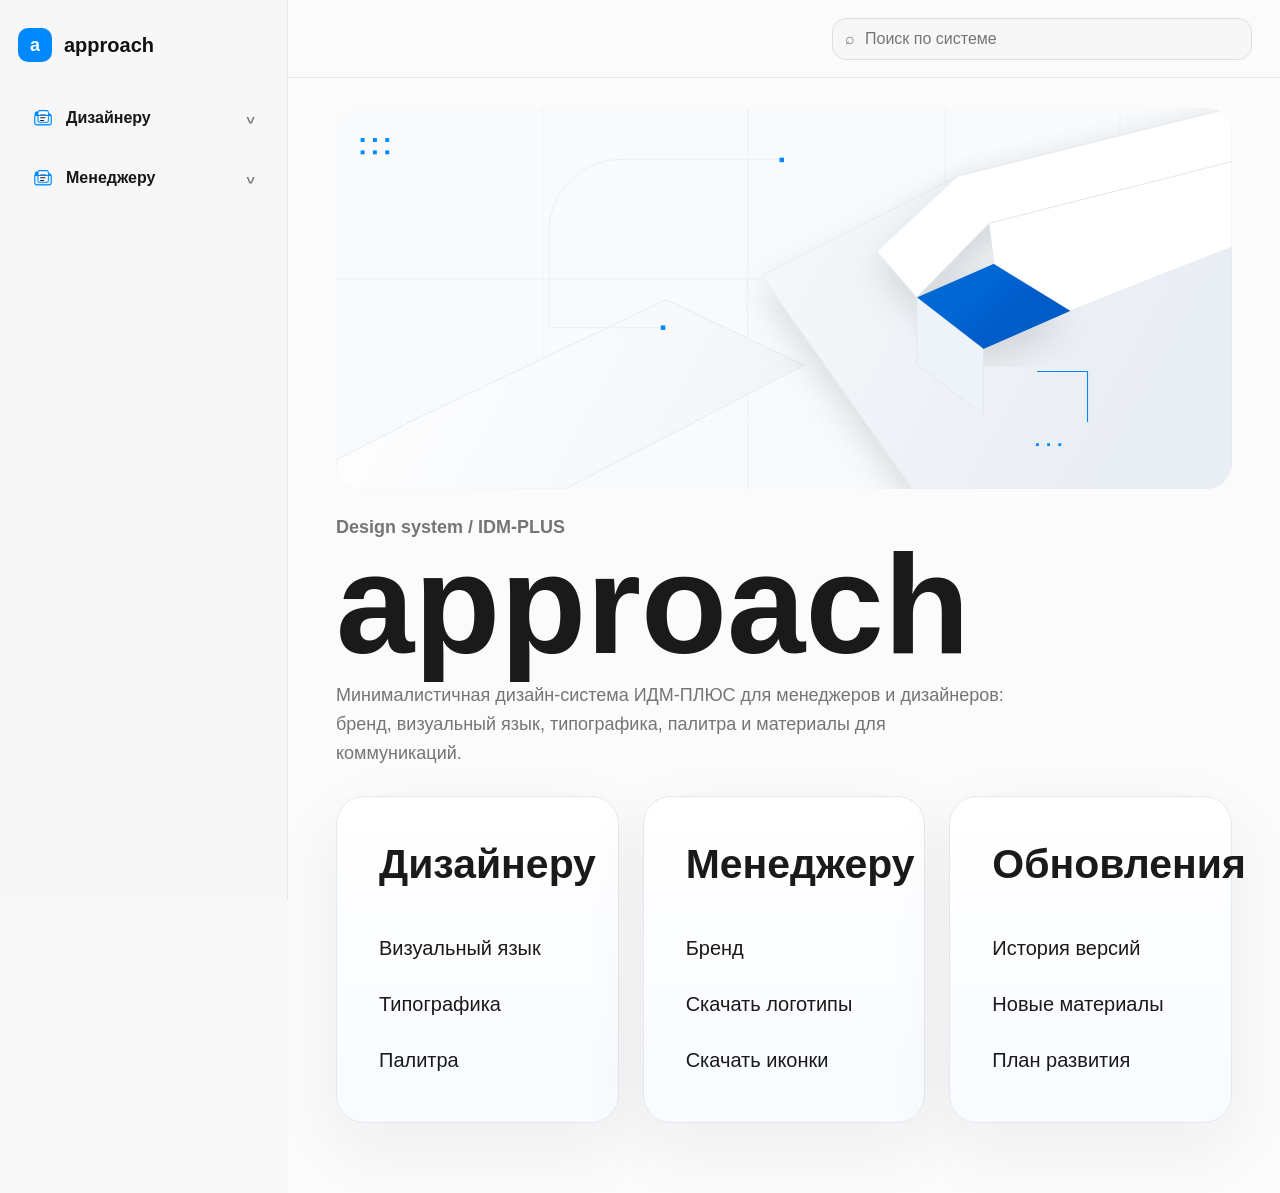
==== index.html @ d25d41e9 "Initial commit" ====
<!doctype html>
<html lang="ru">
  <head>
    <meta charset="utf-8" />
    <meta name="viewport" content="width=device-width, initial-scale=1" />
    <meta name="description" content="approach - дизайн-система ИДМ-ПЛЮС." />
    <title>approach - дизайн-система ИДМ-ПЛЮС</title>
    <link rel="stylesheet" href="styles.css" />
  </head>
  <body class="home-page approach-app-page">
    <div class="app-shell">
      <header class="topbar">
        <a class="brand" href="index.html" aria-label="approach">
          <span class="brand-mark" aria-hidden="true">a</span>
          <span><strong>approach</strong><small>ИДМ-ПЛЮС</small></span>
        </a>
        <div class="topbar-actions">
          <label class="search" for="globalSearch"><span aria-hidden="true">⌕</span><input id="globalSearch" type="search" placeholder="Поиск по системе" autocomplete="off" /></label>
        </div>
      </header>

      <aside class="sidebar" aria-label="Навигация"><a class="sidebar-logo" href="index.html" aria-label="На главную"><span class="sidebar-logo-mark" aria-hidden="true">a</span><span>approach</span></a>
        <nav class="side-nav">
  <details class="nav-section">
    <summary class="nav-section-trigger">Дизайнеру</summary>
    <div class="nav-section-list">
      <a href="visual-language.html">Визуальный язык</a>
      <a href="typography.html">Типографика</a>
      <a href="colors.html">Палитра</a>
    </div>
  </details>
  <details class="nav-section">
    <summary class="nav-section-trigger">Менеджеру</summary>
    <div class="nav-section-list">
      <a href="brand.html">Бренд</a>
      <a href="logos.html">Скачать логотипы</a>
      <a href="download-icons.html">Скачать иконки</a>
    </div>
  </details>
</nav>
      </aside>

      <main class="content dashboard-content">
        <section class="dashboard-hero image-hero">
          <img src="assets/approach-hero.svg" alt="" />
          <div class="hero-copy">
            <p class="eyebrow">Design system / IDM-PLUS</p>
            <h1>approach</h1>
            <p>Минималистичная дизайн-система ИДМ-ПЛЮС для менеджеров и дизайнеров: бренд, визуальный язык, типографика, палитра и материалы для коммуникаций.</p>
          </div>
        </section>

        <section class="doc-section scene-section" data-title="Разделы">
          <div class="role-card-grid">
            <article class="menu-card"><h3>Дизайнеру</h3><a href="visual-language.html">Визуальный язык</a><a href="typography.html">Типографика</a><a href="colors.html">Палитра</a></article>
            <article class="menu-card"><h3>Менеджеру</h3><a href="brand.html">Бренд</a><a href="logos.html">Скачать логотипы</a><a href="download-icons.html">Скачать иконки</a></article>
            <article class="menu-card"><h3>Обновления</h3><a href="changelog.html">История версий</a><a href="changelog.html">Новые материалы</a><a href="changelog.html">План развития</a></article>
          </div>
        </section>
      </main>
    </div>

    <script src="app.js"></script>
  </body>
</html>
---- styles.css ----
:root {
  --blue: #0088ff;
  --blue-active: #0b6bcb;
  --carbon: #1a1a1a;
  --muted: #6b7280;
  --soft: #f4f8fc;
  --line: #e4eaf1;
  --white: #ffffff;
  --green: #14a46c;
  --warning: #ffb020;
  --radius: 8px;
  --topbar: 72px;
  --sidebar: 248px;
  --toc: 208px;
  --shadow: 0 18px 45px rgba(26, 26, 26, 0.08);
  color-scheme: light;
  font-family: Inter, "Segoe UI", Roboto, Arial, sans-serif;
}

* {
  box-sizing: border-box;
}

html {
  scroll-behavior: smooth;
}

body {
  margin: 0;
  background: linear-gradient(180deg, #ffffff 0%, #f8fbff 48%, #ffffff 100%);
  color: var(--carbon);
}

button,
input,
select {
  font: inherit;
}

a {
  color: inherit;
  text-decoration: none;
}

.app-shell {
  min-height: 100vh;
  display: grid;
  grid-template-columns: var(--sidebar) minmax(0, 1fr) var(--toc);
  grid-template-rows: var(--topbar) 1fr;
}

.topbar {
  position: sticky;
  top: 0;
  z-index: 30;
  grid-column: 1 / -1;
  height: var(--topbar);
  display: flex;
  align-items: center;
  justify-content: space-between;
  gap: 24px;
  padding: 0 28px;
  border-bottom: 1px solid var(--line);
  background: rgba(255, 255, 255, 0.96);
  backdrop-filter: blur(12px);
}

.brand,
.logo-preview {
  display: inline-flex;
  align-items: center;
  gap: 12px;
}

.brand strong,
.logo-preview strong {
  display: block;
  font-size: 17px;
  letter-spacing: 0;
}

.brand small,
.logo-preview small {
  display: block;
  margin-top: 2px;
  color: var(--muted);
  font-size: 12px;
}

.brand-mark {
  width: 36px;
  height: 36px;
  display: grid;
  place-items: center;
  border: 1px solid rgba(0, 136, 255, 0.35);
  border-radius: 8px;
  background: var(--blue);
  color: white;
  font-weight: 800;
  line-height: 1;
}

.brand-mark.big {
  width: 72px;
  height: 72px;
  font-size: 38px;
  border-radius: 12px;
}

.topbar-actions {
  display: flex;
  align-items: center;
  gap: 12px;
}

.search {
  width: min(360px, 42vw);
  height: 42px;
  display: flex;
  align-items: center;
  gap: 8px;
  padding: 0 12px;
  border: 1px solid var(--line);
  border-radius: var(--radius);
  background: var(--white);
  color: var(--muted);
}

.search input {
  width: 100%;
  border: 0;
  outline: 0;
  background: transparent;
  color: var(--carbon);
}

.icon-button {
  width: 42px;
  height: 42px;
  display: none;
  place-items: center;
  gap: 4px;
  border: 1px solid var(--line);
  border-radius: var(--radius);
  background: var(--white);
  color: var(--carbon);
}

.icon-button span {
  width: 18px;
  height: 2px;
  background: currentColor;
}

.sidebar,
.toc {
  position: sticky;
  top: var(--topbar);
  height: calc(100vh - var(--topbar));
  padding: 24px 20px;
  overflow: auto;
}

.sidebar {
  grid-column: 1;
  border-right: 1px solid var(--line);
  background: rgba(255, 255, 255, 0.9);
}

.side-nav {
  display: grid;
  gap: 8px;
  padding: 0;
  border: 0;
  border-radius: 0;
  background: transparent;
  box-shadow: none;
}

.side-nav::before {
  display: none;
}

.nav-section {
  border: 0;
  border-radius: 0;
  background: transparent;
  overflow: visible;
}

.nav-section-trigger {
  min-height: 52px;
  display: flex;
  align-items: center;
  justify-content: space-between;
  gap: 12px;
  padding: 0 14px 0 58px;
  border-radius: 16px;
  color: #171717;
  cursor: pointer;
  font-size: 18px;
  font-weight: 850;
  list-style: none;
  position: relative;
}

.nav-section-trigger::-webkit-details-marker {
  display: none;
}

.nav-section-trigger::after {
  content: "⌄";
  color: #777;
  font-size: 14px;
  transition: transform 160ms ease;
}

.nav-section-trigger::before {
  content: "";
  position: absolute;
  left: 18px;
  width: 22px;
  height: 22px;
  border: 2px solid #8e8e8e;
  border-radius: 7px;
  background:
    linear-gradient(90deg, transparent 9px, #8e8e8e 9px, #8e8e8e 11px, transparent 11px),
    linear-gradient(transparent 9px, #8e8e8e 9px, #8e8e8e 11px, transparent 11px);
}

.nav-section[open] .nav-section-trigger::after {
  transform: rotate(180deg);
}

.nav-section[open] .nav-section-trigger {
  background: #eeeeee;
}

.nav-section-list {
  position: relative;
  display: grid;
  gap: 0;
  margin: 8px 0 8px 30px;
  padding: 0 0 0 28px;
}

.nav-section-list::before {
  content: "";
  position: absolute;
  left: 8px;
  top: -8px;
  bottom: 16px;
  width: 2px;
  border-radius: 999px;
  background: #e7e7e7;
}

.nav-group {
  display: grid;
  gap: 4px;
  padding: 0;
  border: 0;
  background: transparent;
}

.nav-group-title {
  display: none;
}
}

.side-nav a,
.toc a {
  min-height: 42px;
  display: flex;
  align-items: center;
  border-radius: 12px;
  color: var(--muted);
}

.side-nav a {
  position: relative;
  min-height: 42px;
  padding: 0 12px 0 18px;
  border: 1px solid transparent;
  color: #777777;
  font-size: 17px;
  font-weight: 760;
  line-height: 1.2;
  transition: background 180ms ease, border-color 180ms ease, box-shadow 180ms ease, color 180ms ease, transform 180ms ease;
}

.side-nav a::before {
  display: none;
}

.side-nav a.active,
.side-nav a:hover,
.toc a:hover {
  background: transparent;
  color: #111111;
}

.side-nav a.active {
  color: #111111;
  font-weight: 850;
  border-color: transparent;
  background: #f5f5f5;
  box-shadow: none;
}

.side-nav a:hover {
  transform: translateX(2px);
  border-color: transparent;
}

.nav-standalone {
  min-height: 52px !important;
  margin-top: 2px;
  padding-left: 58px !important;
  border-radius: 16px !important;
  background: transparent;
  border-color: transparent !important;
  color: #171717 !important;
  font-size: 18px !important;
  font-weight: 850 !important;
}

.nav-standalone::before {
  display: block;
  left: 18px;
  top: 50%;
  width: 22px;
  height: 22px;
  border: 2px solid #8e8e8e;
  border-radius: 7px;
  background:
    linear-gradient(90deg, transparent 9px, #8e8e8e 9px, #8e8e8e 11px, transparent 11px),
    linear-gradient(transparent 9px, #8e8e8e 9px, #8e8e8e 11px, transparent 11px);
  transform: translateY(-50%);
}

.nav-standalone.active,
.nav-standalone:hover {
  background: #eeeeee;
}

.nav-standalone.active::before,
.nav-standalone:hover::before {
  border-color: var(--blue);
  background:
    linear-gradient(90deg, transparent 9px, var(--blue) 9px, var(--blue) 11px, transparent 11px),
    linear-gradient(transparent 9px, var(--blue) 9px, var(--blue) 11px, transparent 11px);
}

.content {
  grid-column: 2;
  min-width: 0;
  padding: 0 40px 80px;
}

.toc {
  grid-column: 3;
  border-left: 1px solid var(--line);
}

.toc strong {
  display: block;
  margin-bottom: 10px;
  font-size: 13px;
}

.toc a {
  padding: 0 10px;
  font-size: 14px;
}

.doc-section {
  max-width: 1120px;
  margin: 0 auto;
  padding: 72px 0;
  border-bottom: 1px solid var(--line);
  scroll-margin-top: calc(var(--topbar) + 16px);
}

.hero-section {
  padding-top: 56px;
}

.section-kicker {
  margin-bottom: 18px;
  color: var(--blue-active);
  font-size: 13px;
  font-weight: 700;
  text-transform: uppercase;
}

h1,
h2,
h3,
p {
  margin-top: 0;
}

h1 {
  max-width: 780px;
  margin-bottom: 24px;
  font-size: clamp(42px, 6vw, 82px);
  line-height: 1.03;
  letter-spacing: 0;
}

h2 {
  margin-bottom: 22px;
  font-size: clamp(30px, 4vw, 48px);
  line-height: 1.12;
  letter-spacing: 0;
}

h3 {
  margin-bottom: 10px;
  font-size: 19px;
  line-height: 1.25;
}

p,
li {
  color: var(--muted);
  line-height: 1.62;
}

.lead {
  max-width: 660px;
  font-size: 20px;
}

.section-intro {
  max-width: 780px;
  font-size: 18px;
}

.hero-grid {
  display: grid;
  grid-template-columns: minmax(0, 1.35fr) minmax(320px, 0.65fr);
  gap: 32px;
  align-items: center;
}

.hero-actions,
.badge-row {
  display: flex;
  flex-wrap: wrap;
  gap: 10px;
}

.button,
.demo-button {
  min-height: 44px;
  display: inline-flex;
  align-items: center;
  justify-content: center;
  gap: 8px;
  padding: 0 18px;
  border: 1px solid transparent;
  border-radius: var(--radius);
  font-weight: 700;
  cursor: pointer;
  transition: transform 160ms ease, background 160ms ease, border-color 160ms ease;
}

.button:hover,
.demo-button:hover {
  transform: translateY(-1px);
}

.primary,
.demo-button.primary {
  background: var(--blue);
  color: white;
}

.secondary,
.button.ghost {
  border-color: var(--line);
  background: white;
  color: var(--carbon);
}

.demo-button.ghost {
  border-color: transparent;
  background: transparent;
  color: var(--blue-active);
}

.system-panel,
.component-lab,
.component-card,
.audience-grid article,
.principle-list article,
.logo-lab,
.voice-list,
.timeline article {
  border: 1px solid var(--line);
  border-radius: var(--radius);
  background: white;
}

.system-panel {
  padding: 20px;
  box-shadow: var(--shadow);
}

.panel-header {
  display: flex;
  justify-content: space-between;
  gap: 16px;
  padding-bottom: 18px;
  border-bottom: 1px solid var(--line);
  color: var(--muted);
  font-size: 13px;
}

.panel-header strong {
  color: var(--carbon);
}

.signal-board {
  display: grid;
  grid-template-columns: repeat(3, 1fr);
  gap: 10px;
  margin: 18px 0;
}

.signal-board div {
  min-height: 88px;
  display: grid;
  align-content: center;
  gap: 4px;
  padding: 14px;
  border: 1px solid var(--line);
  border-radius: var(--radius);
  background: var(--soft);
}

.signal-board span {
  font-size: 28px;
  font-weight: 800;
}

.signal-board small {
  color: var(--muted);
}

.trace-lines {
  display: grid;
  gap: 8px;
}

.trace-lines span {
  height: 10px;
  border-radius: 99px;
  background: linear-gradient(90deg, rgba(0, 136, 255, 0.2), rgba(0, 136, 255, 0.02));
}

.trace-lines span:nth-child(2) {
  width: 78%;
}

.trace-lines span:nth-child(3) {
  width: 86%;
}

.trace-lines span:nth-child(4) {
  width: 58%;
}

.audience-grid,
.principle-list,
.color-grid,
.component-grid {
  display: grid;
  grid-template-columns: repeat(3, minmax(0, 1fr));
  gap: 16px;
  margin-top: 34px;
}

.audience-grid article,
.principle-list article,
.component-card,
.timeline article {
  padding: 20px;
}

.role-dot {
  width: 10px;
  height: 10px;
  display: block;
  margin-bottom: 26px;
  border-radius: 50%;
  background: var(--blue);
}

.principle-list {
  grid-template-columns: repeat(2, minmax(0, 1fr));
}

.principle-list article > span {
  display: block;
  margin-bottom: 28px;
  color: var(--blue);
  font-weight: 800;
}

.brand-spec {
  display: grid;
  grid-template-columns: minmax(0, 1.1fr) minmax(280px, 0.9fr);
  gap: 16px;
  margin-top: 28px;
}

.logo-lab,
.voice-list {
  padding: 24px;
}

.logo-preview {
  margin-bottom: 24px;
}

.logo-preview strong {
  font-size: 42px;
}

.color-grid {
  grid-template-columns: repeat(6, minmax(132px, 1fr));
}

.swatch {
  min-height: 162px;
  display: grid;
  align-content: end;
  gap: 7px;
  padding: 12px;
  border: 1px solid var(--line);
  border-radius: var(--radius);
  background: white;
  color: var(--carbon);
  text-align: left;
  cursor: pointer;
}

.swatch span {
  height: 74px;
  margin-bottom: 8px;
  border: 1px solid rgba(26, 26, 26, 0.08);
  border-radius: 6px;
  background: var(--swatch);
}

.swatch small {
  color: var(--muted);
}

.note {
  margin-top: 14px;
  font-size: 14px;
}

.type-scale {
  display: grid;
  gap: 10px;
}

.type-scale > div {
  display: grid;
  grid-template-columns: 116px minmax(0, 1fr) 110px;
  gap: 20px;
  align-items: baseline;
  padding: 18px 0;
  border-bottom: 1px solid var(--line);
}

.type-scale span,
code,
time {
  color: var(--muted);
  font-size: 13px;
}

.type-scale div:nth-child(1) strong {
  font-size: clamp(34px, 5vw, 54px);
  line-height: 1.05;
}

.type-scale div:nth-child(2) strong {
  font-size: 32px;
}

.type-scale div:nth-child(3) strong {
  font-size: 20px;
}

.grid-demo {
  position: relative;
  display: grid;
  grid-template-columns: repeat(12, 1fr);
  gap: 12px;
  min-height: 310px;
  margin-top: 28px;
  padding: 24px;
  border: 1px solid var(--line);
  border-radius: var(--radius);
  overflow: hidden;
  background: white;
}

.grid-bars {
  position: absolute;
  inset: 24px;
  display: grid;
  grid-template-columns: repeat(12, 1fr);
  gap: 12px;
  pointer-events: none;
}

.grid-bars span {
  background: rgba(0, 136, 255, 0.07);
}

.layout-card {
  position: relative;
  z-index: 1;
  grid-column: span 4;
  display: grid;
  place-items: center;
  min-height: 110px;
  border: 1px solid rgba(0, 136, 255, 0.24);
  border-radius: var(--radius);
  background: rgba(255, 255, 255, 0.92);
  color: var(--blue-active);
  font-weight: 800;
}

.layout-card.wide {
  grid-column: span 8;
}

.icon-grid {
  display: grid;
  grid-template-columns: repeat(8, 56px);
  gap: 12px;
  margin-top: 24px;
}

.icon-grid button {
  width: 56px;
  height: 56px;
  border: 1px solid var(--line);
  border-radius: var(--radius);
  background: white;
  color: var(--carbon);
  font-size: 22px;
  cursor: pointer;
}

.component-lab {
  margin: 28px 0 20px;
  overflow: hidden;
}

.lab-toolbar {
  display: flex;
  flex-wrap: wrap;
  align-items: center;
  gap: 12px;
  padding: 16px;
  border-bottom: 1px solid var(--line);
  background: var(--soft);
}

.lab-toolbar label,
.field {
  display: grid;
  gap: 8px;
  color: var(--muted);
  font-size: 13px;
}

.lab-toolbar select,
.field input,
.field select {
  height: 40px;
  min-width: 160px;
  padding: 0 12px;
  border: 1px solid var(--line);
  border-radius: var(--radius);
  background: white;
  color: var(--carbon);
}

.toggle {
  display: inline-flex !important;
  grid-template-columns: auto auto;
  align-items: center;
  min-height: 40px;
  padding: 0 10px;
  border: 1px solid var(--line);
  border-radius: var(--radius);
  background: white;
}

.component-preview {
  display: flex;
  flex-wrap: wrap;
  gap: 12px;
  min-height: 152px;
  align-items: center;
  padding: 24px;
}

.component-preview.size-small .demo-button {
  min-height: 36px;
  padding: 0 14px;
  font-size: 14px;
}

.component-preview.size-large .demo-button {
  min-height: 52px;
  padding: 0 22px;
  font-size: 17px;
}

.demo-button[disabled] {
  opacity: 0.48;
  cursor: not-allowed;
  transform: none;
}

.demo-button.loading::before {
  content: "";
  width: 14px;
  height: 14px;
  border: 2px solid currentColor;
  border-right-color: transparent;
  border-radius: 50%;
  animation: spin 0.8s linear infinite;
}

@keyframes spin {
  to { transform: rotate(360deg); }
}

.component-grid {
  grid-template-columns: repeat(2, minmax(0, 1fr));
}

.component-card h3 {
  margin-bottom: 16px;
}

.check-row {
  display: flex;
  gap: 10px;
  align-items: center;
  min-height: 34px;
  color: var(--carbon);
}

.badge {
  display: inline-flex;
  min-height: 28px;
  align-items: center;
  padding: 0 10px;
  border: 1px solid var(--line);
  border-radius: 999px;
  background: var(--soft);
  color: var(--muted);
  font-size: 13px;
  font-weight: 700;
}

.badge.blue {
  border-color: rgba(0, 136, 255, 0.25);
  background: rgba(0, 136, 255, 0.09);
  color: var(--blue-active);
}

.badge.green {
  border-color: rgba(20, 164, 108, 0.24);
  background: rgba(20, 164, 108, 0.1);
  color: #0d7d51;
}

.table-card {
  grid-column: span 2;
}

table {
  width: 100%;
  border-collapse: collapse;
  font-size: 14px;
}

th,
td {
  padding: 13px 10px;
  border-bottom: 1px solid var(--line);
  text-align: left;
}

th {
  color: var(--muted);
  font-size: 13px;
  font-weight: 700;
}

.toast {
  display: grid;
  gap: 4px;
  padding: 14px;
  border-left: 4px solid var(--blue);
  border-radius: var(--radius);
  background: var(--soft);
}

.toast span {
  color: var(--muted);
}

.timeline {
  display: grid;
  gap: 14px;
}

.timeline article {
  display: grid;
  gap: 6px;
}

.timeline h3 {
  margin-bottom: 0;
}

.doc-block {
  margin-top: 34px;
}

.doc-block h2 {
  margin-bottom: 14px;
  font-size: clamp(28px, 3vw, 38px);
}

.guideline-grid,
.article-grid,
.do-dont-grid {
  display: grid;
  grid-template-columns: repeat(2, minmax(0, 1fr));
  gap: 16px;
  margin-top: 20px;
}

.guideline-card,
.article-card,
.do-card,
.dont-card,
.spec-table {
  border: 1px solid var(--line);
  border-radius: var(--radius);
  background: white;
}

.guideline-card,
.article-card,
.do-card,
.dont-card {
  padding: 20px;
}

.guideline-card span,
.article-card span {
  display: block;
  margin-bottom: 18px;
  color: var(--blue-active);
  font-size: 13px;
  font-weight: 800;
}

.visual-sample {
  min-height: 220px;
  display: grid;
  grid-template-columns: 1fr 1fr;
  gap: 14px;
  margin-top: 24px;
  padding: 18px;
  border: 1px solid var(--line);
  border-radius: var(--radius);
  background: var(--soft);
}

.visual-sample > div {
  display: grid;
  align-content: end;
  min-height: 180px;
  padding: 18px;
  border: 1px solid rgba(0, 136, 255, 0.18);
  border-radius: var(--radius);
  background: white;
}

.visual-sample strong {
  font-size: 28px;
}

.rule-list {
  display: grid;
  gap: 12px;
  margin: 18px 0 0;
  padding: 0;
  list-style: none;
}

.rule-list li {
  padding-left: 18px;
  border-left: 3px solid var(--blue);
}

.spec-table {
  width: 100%;
  margin-top: 18px;
  overflow: hidden;
}

.do-card {
  border-color: rgba(20, 164, 108, 0.28);
  background: rgba(20, 164, 108, 0.06);
}

.dont-card {
  border-color: rgba(255, 176, 32, 0.34);
  background: rgba(255, 176, 32, 0.08);
}

.no-results {
  position: fixed;
  left: 50%;
  bottom: 24px;
  z-index: 40;
  transform: translateX(-50%);
  max-width: min(520px, calc(100vw - 32px));
  padding: 14px 18px;
  border: 1px solid var(--line);
  border-radius: var(--radius);
  background: white;
  box-shadow: var(--shadow);
}

.no-results span {
  display: block;
  margin-top: 4px;
  color: var(--muted);
  font-size: 14px;
}

.is-hidden-by-search {
  display: none;
}

.home-page {
  min-height: 100vh;
  background: #ffffff;
}

/* approach application-style documentation skin */
.approach-app-page,
body {
  background: #fbfbfb;
}

.app-shell {
  width: 100%;
  min-height: 100vh;
  margin: 0;
  overflow: visible;
  border: 0;
  border-radius: 0;
  background: #f8f8f8;
  box-shadow: none;
  grid-template-columns: 220px minmax(0, 1fr);
  grid-template-rows: 78px 1fr;
}

.topbar {
  grid-column: 2;
  height: 78px;
  padding: 0 28px;
  border-bottom: 1px solid #e8e8e8;
  background: rgba(251, 251, 251, 0.96);
  backdrop-filter: none;
}

.topbar .brand {
  display: none;
}

.sidebar {
  grid-column: 1;
  grid-row: 1 / span 2;
  top: 0;
  height: 100vh;
  padding: 24px 20px;
  border-right: 1px solid #e7e7e7;
  background: #f7f7f7;
}

.side-nav {
  padding: 0;
  border: 0;
  border-radius: 0;
  background: transparent;
  box-shadow: none;
  gap: 8px;
}

.side-nav::before {
  content: "Документация";
  margin: 0 8px 8px;
  color: #111;
  font-size: 12px;
  letter-spacing: 0.04em;
  text-transform: uppercase;
}

.side-nav a {
  min-height: 42px;
  padding: 0 14px 0 44px;
  border: 0;
  border-radius: 12px;
  color: #202020;
  font-size: 14px;
  font-weight: 760;
}

.side-nav a::before {
  content: "";
  left: 14px;
  width: 18px;
  height: 18px;
  border: 1.5px solid #999;
  border-radius: 6px;
  background:
    linear-gradient(90deg, transparent 7px, #999 7px, #999 9px, transparent 9px),
    linear-gradient(transparent 7px, #999 7px, #999 9px, transparent 9px);
  opacity: 1;
}

.side-nav a::after {
  display: none;
}

.side-nav a.active,
.side-nav a:hover {
  background: #ededed;
  color: #111;
  box-shadow: none;
  transform: none;
}

.side-nav a.active::before,
.side-nav a:hover::before {
  border-color: #111;
  background:
    linear-gradient(90deg, transparent 7px, #111 7px, #111 9px, transparent 9px),
    linear-gradient(transparent 7px, #111 7px, #111 9px, transparent 9px);
}

.topbar-actions {
  width: auto;
  margin-left: auto;
  gap: 14px;
  min-width: 0;
}

.toolbar-button,
.avatar-button,
.section-toolbar button,
.top-link {
  border: 1px solid #dedede;
  border-radius: 14px;
  background: #f1f1f1;
  color: #111;
  font-weight: 800;
}

.toolbar-button {
  width: 42px;
  height: 42px;
}

.toolbar-button.active {
  background: #ececec;
  box-shadow: inset 0 -1px 0 rgba(0, 0, 0, 0.08);
}

.top-link {
  min-height: 44px;
  display: inline-flex;
  align-items: center;
  padding: 0 18px;
  margin-left: auto;
}

.avatar-button {
  width: 42px;
  height: 42px;
  border-radius: 50%;
  background: #f47c2c;
}

.search {
  width: min(420px, calc(100vw - 360px));
  max-width: 100%;
  height: 42px;
  border-color: #dedede;
  border-radius: 14px;
  background: #f7f7f7;
}

.search kbd {
  min-width: 34px;
  padding: 4px 8px;
  border: 1px solid #d2d2d2;
  border-radius: 8px;
  background: #fff;
  color: #777;
  font-size: 12px;
}

.content {
  grid-column: 2;
  padding: 30px 48px 70px;
  background: #fbfbfb;
}

.toc {
  display: none;
}

.doc-section {
  max-width: none;
  padding: 0;
  border-bottom: 0;
}

.dashboard-content {
  display: grid;
  gap: 28px;
}

.dashboard-hero {
  display: grid;
  grid-template-columns: 1fr;
  gap: 0;
  align-items: stretch;
}

.image-hero {
  gap: 24px;
}

.image-hero img {
  width: 100%;
  display: block;
  aspect-ratio: 16 / 6.8;
  object-fit: cover;
  border-radius: 26px;
  background: #f4f7fb;
}

.hero-copy {
  max-width: 860px;
}

.dashboard-hero > div:first-child,
.hero-object,
.update-story,
.component-lab,
.component-card,
.guideline-card,
.article-card,
.logo-lab,
.voice-list,
.timeline article,
.spec-table {
  border: 1px solid #e4e4e4;
  border-radius: 22px;
  background: #ffffff;
  box-shadow: 0 18px 44px rgba(0, 0, 0, 0.045);
}

.dashboard-hero > div:first-child {
  min-height: auto;
  display: grid;
  align-content: end;
  padding: 0 0 18px;
  border: 0;
  border-radius: 0;
  background: transparent;
  box-shadow: none;
}

.eyebrow,
.section-kicker {
  color: #8c8c8c;
  font-size: 12px;
  font-weight: 800;
  letter-spacing: 0;
  text-transform: none;
}

.dashboard-hero h1 {
  margin-bottom: 12px;
  font-size: clamp(72px, 11vw, 150px);
  line-height: 0.9;
}

.dashboard-hero p {
  max-width: 680px;
  margin-bottom: 0;
  color: #757575;
  font-size: 18px;
}

.hero-object {
  position: relative;
  min-height: 220px;
  overflow: hidden;
  background:
    radial-gradient(circle at 74% 28%, rgba(255, 120, 42, 0.9) 0 3px, transparent 4px),
    linear-gradient(145deg, #e9eef0, #ffffff);
}

.hero-object span {
  position: absolute;
  inset: 44px 92px 38px;
  border-radius: 52% 48% 45% 55%;
  background: linear-gradient(145deg, #101010, #3b3b3b 48%, #f5f5f5 49%, #ffffff);
  filter: drop-shadow(0 30px 34px rgba(0, 0, 0, 0.22));
}

.section-toolbar {
  display: flex;
  align-items: center;
  justify-content: space-between;
  margin-bottom: 18px;
}

.section-toolbar h2 {
  margin: 0;
  font-size: 28px;
}

.section-toolbar button,
.section-toolbar a {
  min-height: 38px;
  display: inline-flex;
  align-items: center;
  padding: 0 14px;
  color: #111;
}

.scene-grid {
  display: grid;
  grid-template-columns: repeat(4, minmax(0, 1fr));
  gap: 18px;
}

.role-card-grid {
  display: grid;
  grid-template-columns: repeat(3, minmax(0, 1fr));
  gap: 24px;
  width: 100%;
}

.scene-section {
  width: 100%;
}

.scene-section .role-card-grid {
  max-width: none;
}

.role-card-grid .menu-card {
  min-height: 320px;
  padding: 42px;
  border-radius: 28px;
  border-color: #e3e8ef;
  background:
    linear-gradient(180deg, #ffffff 0%, #f8fbff 100%);
  box-shadow: 0 24px 70px rgba(26, 26, 26, 0.06);
}

.role-card-grid .menu-card h3 {
  margin-bottom: 22px;
  font-size: clamp(30px, 3.2vw, 48px);
}

.role-card-grid .menu-card a {
  min-height: 40px;
  display: flex;
  align-items: center;
  width: 100%;
  font-size: 20px;
  color: #1a1a1a;
}

.role-card-grid .menu-card a:hover {
  color: var(--blue);
  transform: translateX(4px);
}

.scene-card {
  display: grid;
  gap: 10px;
  padding: 10px 10px 18px;
  border: 1px solid #e5e5e5;
  border-radius: 24px;
  background: #ffffff;
  color: #111;
  box-shadow: 0 14px 36px rgba(0, 0, 0, 0.04);
  transition: transform 180ms ease, box-shadow 180ms ease;
}

.scene-card:hover {
  transform: translateY(-3px);
  box-shadow: 0 24px 52px rgba(0, 0, 0, 0.08);
}

.scene-card strong,
.scene-card span {
  padding: 0 10px;
}

.scene-card span {
  color: #8a8a8a;
  font-size: 13px;
}

.scene-art {
  aspect-ratio: 1.35;
  border-radius: 18px;
  background: #efefed;
}

.art-visual { background: radial-gradient(circle at 67% 48%, #111 0 22%, transparent 23%), linear-gradient(135deg, #c8d9df, #f6f6f4); }
.art-brand { background: linear-gradient(145deg, #f15b3b 0 35%, #f1d3bd 36%, #f5f1eb 100%); }
.art-components { background: radial-gradient(circle at 30% 30%, #0088ff 0 12%, transparent 13%), linear-gradient(145deg, #f7f7f7, #dedede); }
.art-colors { background: radial-gradient(circle at 28% 34%, #0088ff 0 18%, transparent 19%), radial-gradient(circle at 70% 64%, #1a1a1a 0 18%, transparent 19%), #f1f1ee; }
.art-type { background: linear-gradient(90deg, #111 0 26%, transparent 27%), linear-gradient(145deg, #f7f7f7, #e6e6e6); }
.art-grid { background: repeating-linear-gradient(90deg, #d7e8f6 0 1px, transparent 1px 28px), repeating-linear-gradient(0deg, #d7e8f6 0 1px, transparent 1px 28px), #fbfbfb; }
.art-icons { background: radial-gradient(circle, transparent 42%, #111 43% 48%, transparent 49%), #f2f2f2; }
.art-updates { background: linear-gradient(145deg, #27222d, #9e8b98); }

.update-story {
  display: grid;
  grid-template-columns: minmax(0, 0.9fr) minmax(320px, 1.1fr);
  gap: 24px;
  padding: 28px;
}

.update-story h3 {
  font-size: 34px;
}

.update-preview {
  min-height: 260px;
  border-radius: 22px;
  background:
    radial-gradient(circle at 46% 34%, rgba(255, 255, 255, 0.9) 0 12%, transparent 13%),
    linear-gradient(145deg, #0088ff, #1a1a1a);
}

.doc-section.hero-section {
  padding: 20px 0 0;
}

.doc-section.hero-section > h1,
.doc-section.hero-section > .lead,
.doc-section.hero-section > .section-kicker {
  max-width: 920px;
}

.doc-section.hero-section > h1 {
  font-size: clamp(54px, 7vw, 104px);
}

.principle-list,
.brand-spec,
.color-grid,
.type-scale,
.grid-demo,
.icon-grid,
.component-grid,
.timeline,
.doc-block {
  margin-top: 28px;
}

.principle-list article,
.swatch {
  border-radius: 22px;
  box-shadow: 0 14px 36px rgba(0, 0, 0, 0.04);
}

.home-topbar {
  position: sticky;
}

.top-nav {
  display: flex;
  align-items: center;
  gap: 6px;
}

.top-nav a {
  min-height: 38px;
  display: inline-flex;
  align-items: center;
  padding: 0 12px;
  border-radius: var(--radius);
  color: var(--muted);
  font-size: 14px;
  font-weight: 700;
}

.top-nav a:hover {
  background: var(--soft);
  color: var(--carbon);
}

.home-main {
  width: min(1180px, calc(100vw - 48px));
  margin: 0 auto;
  padding: 56px 0 84px;
}

.home-hero {
  min-height: min(560px, calc(100vh - 112px));
  display: grid;
  align-content: center;
  padding: 58px 0 72px;
}

.home-hero h1 {
  max-width: 980px;
  margin-bottom: 22px;
  font-size: clamp(72px, 15vw, 180px);
  line-height: 0.9;
  letter-spacing: 0;
}

.home-hero .lead {
  max-width: 760px;
}

.quick-menu,
.home-updates {
  padding: 56px 0 0;
}

.quick-menu,
.home-updates {
  margin-inline: calc((100vw - min(1180px, calc(100vw - 48px))) / -2);
  padding-inline: calc((100vw - min(1180px, calc(100vw - 48px))) / 2);
  background: #ffffff;
}

.quick-menu {
  padding-top: 56px;
}

.home-updates {
  padding-top: 56px;
  padding-bottom: 40px;
}

.home-section-head {
  display: flex;
  align-items: end;
  justify-content: space-between;
  gap: 24px;
  margin-bottom: 18px;
}

.home-section-head h2 {
  margin: 0;
  font-size: clamp(28px, 4vw, 46px);
}

.home-section-head a {
  color: var(--blue-active);
  font-weight: 800;
}

.home-card-grid {
  display: grid;
  grid-template-columns: repeat(3, minmax(0, 1fr));
  gap: 24px;
}

.menu-card {
  min-height: 258px;
  display: grid;
  align-content: start;
  gap: 16px;
  padding: 28px 24px;
  border: 1px solid var(--line);
  border-radius: 8px;
  background: #ffffff;
  box-shadow: 0 16px 40px rgba(26, 26, 26, 0.06);
}

.menu-card h3 {
  margin-bottom: 10px;
  font-size: 28px;
}

.menu-card a {
  width: fit-content;
  color: var(--carbon);
  font-size: 17px;
  line-height: 1.3;
}

.menu-card a:hover {
  color: var(--blue-active);
}

.updates-layout {
  display: grid;
  grid-template-columns: minmax(0, 1fr) minmax(340px, 0.72fr);
  gap: 24px;
}

.update-feature,
.update-list a {
  border: 1px solid var(--line);
  border-radius: 8px;
  background: white;
}

.update-feature {
  min-height: 320px;
  display: grid;
  align-content: end;
  padding: 28px;
  box-shadow: var(--shadow);
}

.update-feature h3 {
  max-width: 640px;
  margin-top: 18px;
  font-size: clamp(28px, 4vw, 52px);
  line-height: 1.08;
}

.update-feature p {
  max-width: 650px;
  margin-bottom: 0;
}

.update-list {
  display: grid;
  gap: 12px;
}

.update-list a {
  display: grid;
  gap: 8px;
  min-height: 98px;
  padding: 18px;
}

.update-list span {
  color: var(--blue-active);
  font-size: 13px;
  font-weight: 800;
  text-transform: uppercase;
}

.update-list strong {
  line-height: 1.35;
}

.site-footer {
  background: #ffffff;
}

.site-footer-inner {
  width: min(1180px, calc(100vw - 48px));
  margin: 0 auto;
  padding: 28px 0 36px;
  border-top: 1px solid var(--line);
  color: var(--muted);
  font-size: 14px;
  font-weight: 700;
}

@media (max-width: 1180px) {
  .app-shell {
    grid-template-columns: var(--sidebar) minmax(0, 1fr);
  }

  .toc {
    display: none;
  }

  .content {
    grid-column: 2;
  }

  .hero-grid,
  .brand-spec {
    grid-template-columns: 1fr;
  }

  .color-grid {
    grid-template-columns: repeat(3, minmax(0, 1fr));
  }
}

@media (max-width: 820px) {
  :root {
    --topbar: 64px;
  }

  .app-shell {
    display: block;
  }

  .topbar {
    padding: 0 16px;
  }

  .search {
    width: min(260px, calc(100vw - 110px));
  }

  .icon-button {
    display: grid;
  }

  .top-nav {
    position: fixed;
    top: var(--topbar);
    left: 0;
    right: 0;
    z-index: 24;
    display: grid;
    gap: 0;
    padding: 12px 16px;
    border-bottom: 1px solid var(--line);
    background: white;
    transform: translateY(-120%);
    transition: transform 180ms ease;
    box-shadow: var(--shadow);
  }

  body.nav-open .top-nav {
    transform: translateY(0);
  }

  .sidebar {
    position: fixed;
    top: var(--topbar);
    left: 0;
    z-index: 25;
    width: min(320px, 84vw);
    transform: translateX(-102%);
    transition: transform 180ms ease;
    box-shadow: var(--shadow);
  }

  body.nav-open .sidebar {
    transform: translateX(0);
  }

  .content {
    padding: 0 18px 64px;
  }

  .doc-section {
    padding: 52px 0;
  }

  .audience-grid,
  .principle-list,
  .component-grid,
  .color-grid,
  .guideline-grid,
  .article-grid,
  .do-dont-grid,
  .visual-sample {
    grid-template-columns: 1fr;
  }

  .hero-grid {
    gap: 24px;
  }

  .type-scale > div {
    grid-template-columns: 1fr;
    gap: 8px;
  }

  .grid-demo {
    grid-template-columns: repeat(6, 1fr);
  }

  .grid-bars {
    grid-template-columns: repeat(6, 1fr);
  }

  .layout-card,
  .layout-card.wide {
    grid-column: span 6;
  }

  .icon-grid {
    grid-template-columns: repeat(4, 56px);
  }

  .table-card {
    grid-column: span 1;
    overflow-x: auto;
  }

  .home-main {
    width: min(100% - 32px, 1180px);
    padding-top: 32px;
  }

  .site-footer-inner {
    width: min(100% - 32px, 1180px);
  }

  .quick-menu,
  .home-updates {
    margin-inline: -16px;
    padding-inline: 16px;
  }

  .home-hero {
    min-height: auto;
    padding: 54px 0 58px;
  }

  .home-card-grid,
  .updates-layout {
    grid-template-columns: 1fr;
  }

  .home-section-head {
    align-items: start;
    flex-direction: column;
    gap: 10px;
  }

  .menu-card {
    min-height: 220px;
  }
}

@media (max-width: 520px) {
  .brand small {
    display: none;
  }

  .search {
    width: 44px;
    padding: 0;
    justify-content: center;
  }

  .search input {
    position: absolute;
    right: 16px;
    top: 58px;
    width: calc(100vw - 32px);
    height: 44px;
    padding: 0 12px;
    border: 1px solid var(--line);
    border-radius: var(--radius);
    background: white;
    box-shadow: var(--shadow);
    opacity: 0;
    pointer-events: none;
  }

  .search:focus-within input {
    opacity: 1;
    pointer-events: auto;
  }

  h1 {
    font-size: 40px;
  }

  .lead {
    font-size: 18px;
  }

  .signal-board {
    grid-template-columns: 1fr;
  }

  .home-hero h1 {
    font-size: 66px;
  }

  .menu-card h3 {
    font-size: 26px;
  }
}

/* Compact role navigation */
:root {
  --sidebar: 288px;
}

.app-shell {
  grid-template-columns: 288px minmax(0, 1fr);
}

.sidebar {
  padding-inline: 18px;
}

.sidebar-logo {
  min-height: 42px;
  display: flex;
  align-items: center;
  gap: 12px;
  margin-bottom: 26px;
  color: #111;
  font-size: 20px;
  font-weight: 900;
}

.sidebar-logo-mark {
  width: 34px;
  height: 34px;
  display: grid;
  place-items: center;
  border-radius: 10px;
  background: var(--blue);
  color: #fff;
  font-size: 18px;
  line-height: 1;
}

.nav-section-trigger {
  display: grid;
  grid-template-columns: 22px minmax(0, 1fr) 16px;
  column-gap: 12px;
  padding-left: 48px;
  padding-right: 10px;
  font-size: 16px;
}

.nav-section-trigger::before,
.nav-standalone::before {
  left: 14px;
  width: 20px;
  height: 20px;
}

.nav-section[open] .nav-section-trigger::before {
  border-color: var(--blue);
  background:
    linear-gradient(90deg, transparent 9px, var(--blue) 9px, var(--blue) 11px, transparent 11px),
    linear-gradient(transparent 9px, var(--blue) 9px, var(--blue) 11px, transparent 11px);
}

.nav-section[open] .nav-section-trigger {
  color: var(--blue-active);
}

.top-link {
  border-color: rgba(0, 136, 255, 0.18);
  background: rgba(0, 136, 255, 0.08);
  color: var(--blue-active);
}

.top-link:hover {
  background: var(--blue);
  color: #fff;
}

.side-nav .nav-section-list a::before {
  display: none !important;
}

.side-nav .nav-standalone::before {
  content: "" !important;
  display: block !important;
  position: absolute;
  left: 14px;
  top: 50%;
  width: 20px;
  height: 20px;
  border: 2px solid #8e8e8e;
  border-radius: 7px;
  background:
    linear-gradient(90deg, transparent 8px, #8e8e8e 8px, #8e8e8e 10px, transparent 10px),
    linear-gradient(transparent 8px, #8e8e8e 8px, #8e8e8e 10px, transparent 10px);
  transform: translateY(-50%);
}

.side-nav .nav-standalone.active::before,
.side-nav .nav-standalone:hover::before {
  border-color: var(--blue);
  background:
    linear-gradient(90deg, transparent 8px, var(--blue) 8px, var(--blue) 10px, transparent 10px),
    linear-gradient(transparent 8px, var(--blue) 8px, var(--blue) 10px, transparent 10px);
}

.nav-section-trigger::before,
.side-nav .nav-standalone::before,
.nav-section[open] .nav-section-trigger::before,
.side-nav .nav-standalone.active::before,
.side-nav .nav-standalone:hover::before {
  border: 0 !important;
  border-radius: 0 !important;
  background: url("assets/file-and-folder.svg") center / contain no-repeat !important;
}

.side-nav {
  --nav-icon-left: 14px;
  --nav-icon-size: 20px;
  --nav-text-left: 48px;
  --nav-branch-left: 24px;
  --nav-child-left: 44px;
}

.nav-section-trigger,
.nav-standalone {
  min-height: 52px !important;
  padding-left: var(--nav-text-left) !important;
  padding-right: 12px !important;
}

.nav-section-trigger::before,
.side-nav .nav-standalone::before {
  left: var(--nav-icon-left) !important;
  width: var(--nav-icon-size) !important;
  height: var(--nav-icon-size) !important;
}

.nav-section-list {
  margin: 6px 0 10px 0 !important;
  padding-left: var(--nav-child-left) !important;
}

.nav-section-list::before {
  left: var(--nav-branch-left) !important;
  top: -6px;
  bottom: 14px;
}

.side-nav .nav-section-list a {
  min-height: 36px !important;
  padding: 7px 10px 7px 0 !important;
  font-size: 14px !important;
  line-height: 1.25;
}

/* Final navigation alignment */
.side-nav {
  --nav-x: 14px;
  --nav-icon: 22px;
  --nav-gap: 12px;
  --nav-text: 52px;
  --nav-caret: 16px;
  --nav-branch: 25px;
  --nav-child: 52px;
}

.nav-section-trigger {
  display: grid;
  grid-template-columns: var(--nav-icon) minmax(0, 1fr) var(--nav-caret);
  column-gap: var(--nav-gap);
  width: 100%;
  min-height: 52px !important;
  padding: 0 14px !important;
}

.nav-section-trigger::before {
  position: static !important;
  grid-column: 1;
  justify-self: start;
  align-self: center;
  width: var(--nav-icon) !important;
  height: var(--nav-icon) !important;
}

.nav-section-trigger::after {
  content: "^";
  grid-column: 3;
  justify-self: center;
  align-self: center;
  width: var(--nav-caret);
  color: #777;
  font-size: 15px;
  font-weight: 700;
  line-height: 1;
  transform-origin: center;
}

.nav-section[open] .nav-section-trigger::after {
  transform: none;
}

.nav-section:not([open]) .nav-section-trigger::after {
  transform: rotate(180deg);
}

.nav-section-trigger:hover,
.nav-section[open] .nav-section-trigger {
  background: #eeeeee;
}

.nav-section-list {
  margin: 6px 0 12px 0 !important;
  padding-left: var(--nav-child) !important;
}

.nav-section-list::before {
  left: var(--nav-branch) !important;
  top: -6px !important;
  bottom: 12px !important;
}

.side-nav .nav-section-list a {
  min-height: 36px !important;
  display: flex;
  align-items: center;
  padding: 7px 10px !important;
  border-radius: 12px;
}

.side-nav .nav-section-list a.active,
.side-nav .nav-section-list a:hover {
  background: #eeeeee;
  transform: none;
}

.nav-standalone {
  display: grid !important;
  grid-template-columns: var(--nav-icon) minmax(0, 1fr) var(--nav-caret);
  column-gap: var(--nav-gap);
  align-items: center;
  min-height: 52px !important;
  padding: 0 14px !important;
  white-space: nowrap;
}

.side-nav .nav-standalone::before {
  position: static !important;
  grid-column: 1;
  justify-self: start;
  align-self: center;
  width: var(--nav-icon) !important;
  height: var(--nav-icon) !important;
  transform: none;
}

.nav-standalone.active,
.nav-standalone:hover {
  background: #eeeeee;
  transform: none;
}

.nav-section-trigger::after {
  justify-self: end;
}

.nav-section-list {
  margin-left: 24px;
  padding-left: 20px;
}

.nav-section-list .side-nav a,
.side-nav .nav-section-list a {
  min-height: 38px;
  padding: 8px 8px 8px 14px;
  font-size: 14px;
  line-height: 1.2;
  white-space: normal;
  overflow-wrap: anywhere;
}

.nav-standalone {
  display: grid !important;
  grid-template-columns: 22px minmax(0, 1fr);
  column-gap: 12px;
  padding-left: 48px !important;
  padding-right: 10px !important;
  font-size: 16px !important;
}
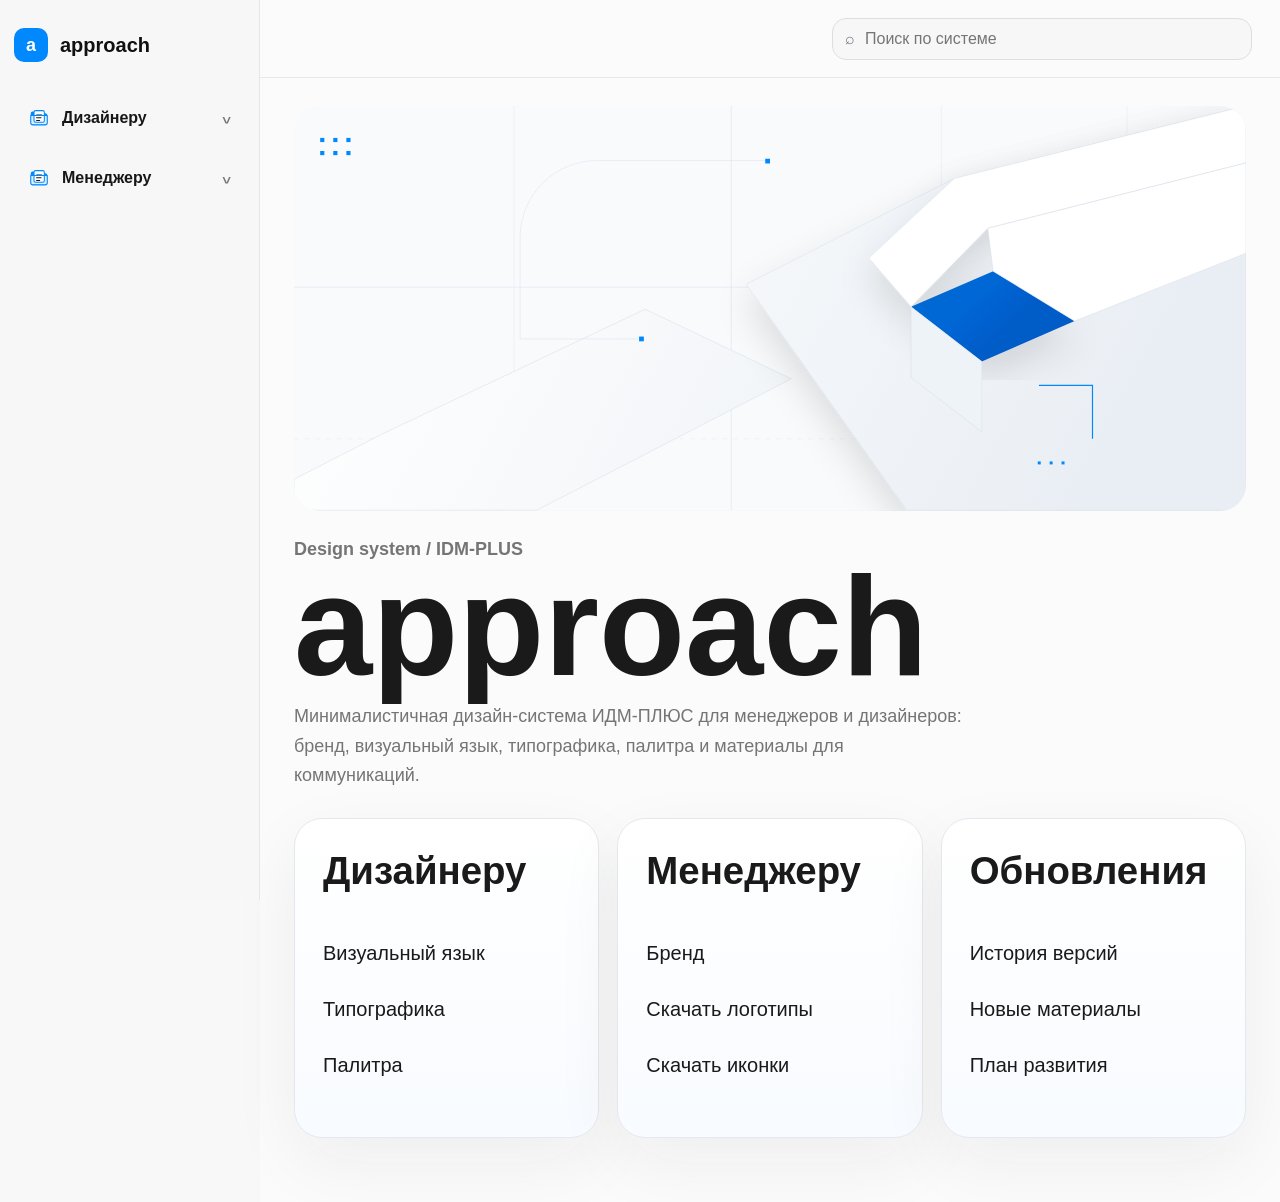
==== commit 5d20a921: "1.1 Update" ====
--- a/index.html
+++ b/index.html
@@ -16,6 +16,7 @@
         </a>
         <div class="topbar-actions">
           <label class="search" for="globalSearch"><span aria-hidden="true">⌕</span><input id="globalSearch" type="search" placeholder="Поиск по системе" autocomplete="off" /></label>
+        <button class="icon-button nav-toggle" type="button" aria-label="Открыть меню" aria-expanded="false"><span></span><span></span><span></span></button>
         </div>
       </header>
 
--- a/styles.css
+++ b/styles.css
@@ -2073,6 +2073,1011 @@
   line-height: 1.25;
 }
 
+.nav-section.is-current .nav-section-trigger {
+  color: var(--blue-active);
+  background: #eef7ff;
+}
+
+.nav-section.is-current .nav-section-trigger::before {
+  border-color: var(--blue);
+  background: url("assets/file-and-folder.svg") center / contain no-repeat !important;
+}
+
+.side-nav .nav-section-list a.active {
+  color: var(--blue-active);
+  background: #eef7ff;
+  font-weight: 850;
+}
+
+.side-nav .nav-section-list a.active::after {
+  content: "";
+  position: absolute;
+  left: -20px;
+  top: 8px;
+  bottom: 8px;
+  width: 3px;
+  border-radius: 999px;
+  background: var(--blue);
+}
+
+@media (max-width: 920px) {
+  :root {
+    --sidebar: 100%;
+  }
+
+  .app-shell {
+    display: block;
+    width: 100%;
+    min-height: 100vh;
+  }
+
+  .sidebar {
+    position: relative !important;
+    top: auto !important;
+    left: auto !important;
+    width: 100% !important;
+    height: auto !important;
+    transform: none !important;
+    padding: 18px 16px;
+    border-right: 0;
+    border-bottom: 1px solid #e7e7e7;
+    box-shadow: none;
+  }
+
+  .sidebar-logo {
+    margin-bottom: 18px;
+  }
+
+  .side-nav {
+    gap: 8px;
+  }
+
+  .nav-section-trigger,
+  .nav-standalone {
+    min-height: 48px !important;
+  }
+
+  .nav-section-list {
+    padding-left: 44px !important;
+  }
+
+  .nav-section-list::before {
+    left: 22px !important;
+  }
+
+  .topbar {
+    position: sticky;
+    top: 0;
+    z-index: 20;
+    display: block;
+    height: auto;
+    padding: 14px 16px;
+    background: #fbfbfb;
+  }
+
+  .topbar-actions {
+    width: 100%;
+    margin-left: 0;
+  }
+
+  .search {
+    width: 100%;
+    max-width: none;
+  }
+
+  .content {
+    padding: 22px 16px 56px;
+  }
+
+  .image-hero img {
+    border-radius: 18px;
+    aspect-ratio: 16 / 9;
+  }
+
+  .dashboard-hero h1 {
+    font-size: clamp(58px, 18vw, 108px);
+  }
+
+  .role-card-grid,
+  .scene-grid,
+  .article-grid,
+  .guideline-grid,
+  .brand-spec,
+  .component-grid {
+    grid-template-columns: 1fr !important;
+  }
+
+  .role-card-grid .menu-card {
+    min-height: auto;
+    padding: 28px;
+  }
+
+  .color-grid {
+    grid-template-columns: repeat(2, minmax(0, 1fr)) !important;
+  }
+}
+
+/* Responsive system: desktop, laptop, tablet, phone */
+@media (min-width: 1440px) {
+  .content {
+    padding: 40px 64px 88px !important;
+  }
+
+  .image-hero img {
+    max-height: 560px;
+  }
+
+  .role-card-grid .menu-card {
+    min-height: 340px;
+  }
+}
+
+@media (max-width: 1280px) {
+  :root {
+    --sidebar: 260px;
+  }
+
+  .app-shell {
+    grid-template-columns: 260px minmax(0, 1fr) !important;
+  }
+
+  .sidebar {
+    padding-inline: 14px !important;
+  }
+
+  .content {
+    padding: 28px 34px 64px !important;
+  }
+
+  .role-card-grid {
+    gap: 18px;
+  }
+
+  .role-card-grid .menu-card {
+    padding: 30px;
+  }
+
+  .role-card-grid .menu-card h3 {
+    font-size: clamp(28px, 3vw, 42px);
+  }
+}
+
+@media (min-width: 921px) and (max-width: 1100px) {
+  .app-shell {
+    grid-template-columns: 240px minmax(0, 1fr) !important;
+  }
+
+  .content {
+    padding: 24px 28px 56px !important;
+  }
+
+  .role-card-grid {
+    grid-template-columns: repeat(2, minmax(0, 1fr)) !important;
+  }
+
+  .role-card-grid .menu-card:last-child {
+    grid-column: 1 / -1;
+  }
+
+  .dashboard-hero h1 {
+    font-size: clamp(64px, 12vw, 118px);
+  }
+}
+
+@media (max-width: 920px) {
+  body {
+    overflow-x: hidden;
+  }
+
+  .app-shell {
+    display: block !important;
+    width: 100% !important;
+  }
+
+  .topbar {
+    grid-column: auto !important;
+  }
+
+  .sidebar {
+    display: block;
+  }
+
+  .side-nav {
+    display: grid;
+    grid-template-columns: repeat(2, minmax(0, 1fr));
+    gap: 10px;
+  }
+
+  .side-nav::before {
+    grid-column: 1 / -1;
+  }
+
+  .nav-section-list {
+    padding-left: 42px !important;
+  }
+
+  .role-card-grid {
+    grid-template-columns: repeat(2, minmax(0, 1fr)) !important;
+  }
+
+  .role-card-grid .menu-card:last-child {
+    grid-column: 1 / -1;
+  }
+
+  .dashboard-hero,
+  .dashboard-content {
+    gap: 22px;
+  }
+}
+
+@media (max-width: 720px) {
+  .topbar {
+    padding: 12px !important;
+  }
+
+  .sidebar {
+    padding: 14px 12px !important;
+  }
+
+  .side-nav {
+    grid-template-columns: 1fr;
+  }
+
+  .content {
+    padding: 18px 12px 48px !important;
+  }
+
+  .image-hero img {
+    aspect-ratio: 4 / 3;
+    border-radius: 18px;
+  }
+
+  .dashboard-hero h1 {
+    font-size: clamp(54px, 20vw, 88px);
+  }
+
+  .dashboard-hero p {
+    font-size: 16px;
+  }
+
+  .role-card-grid,
+  .article-grid,
+  .guideline-grid,
+  .brand-spec,
+  .do-dont-grid,
+  .color-grid {
+    grid-template-columns: 1fr !important;
+  }
+
+  .role-card-grid .menu-card,
+  .role-card-grid .menu-card:last-child {
+    grid-column: auto;
+  }
+
+  .role-card-grid .menu-card {
+    min-height: auto;
+    padding: 24px;
+  }
+
+  .type-scale > div {
+    grid-template-columns: 1fr !important;
+  }
+}
+
+@media (max-width: 420px) {
+  .sidebar-logo {
+    margin-bottom: 14px;
+  }
+
+  .sidebar-logo span:last-child {
+    font-size: 18px;
+  }
+
+  .nav-section-trigger,
+  .nav-standalone {
+    min-height: 46px !important;
+    font-size: 15px !important;
+  }
+
+  .side-nav .nav-section-list a {
+    font-size: 14px !important;
+  }
+
+  .search {
+    height: 40px;
+  }
+
+  .role-card-grid .menu-card h3 {
+    font-size: 30px;
+  }
+}
+
+/* Tablet/mobile navigation */
+@media (max-width: 1100px) {
+  :root {
+    --topbar: 64px;
+  }
+
+  body {
+    overflow-x: hidden;
+  }
+
+  body.nav-open {
+    overflow: hidden;
+  }
+
+  body.nav-open::before {
+    content: "";
+    position: fixed;
+    inset: var(--topbar) 0 0 0;
+    z-index: 49;
+    background: rgba(26, 26, 26, 0.18);
+  }
+
+  .app-shell {
+    display: block !important;
+    width: 100% !important;
+    min-height: 100vh;
+  }
+
+  .topbar {
+    position: sticky !important;
+    top: 0;
+    z-index: 80;
+    height: var(--topbar) !important;
+    display: flex !important;
+    align-items: center;
+    justify-content: space-between;
+    gap: 12px;
+    padding: 10px 14px !important;
+    background: rgba(255, 255, 255, 0.98);
+  }
+
+  .brand {
+    min-width: 0;
+    flex: 1 1 auto;
+  }
+
+  .brand-mark {
+    width: 34px;
+    height: 34px;
+  }
+
+  .brand strong {
+    font-size: 16px;
+  }
+
+  .brand small {
+    font-size: 11px;
+  }
+
+  .topbar-actions {
+    width: auto !important;
+    margin-left: auto !important;
+    display: flex !important;
+    align-items: center;
+    justify-content: flex-end;
+    gap: 8px;
+    flex: 0 0 auto;
+  }
+
+  .icon-button {
+    width: 44px;
+    height: 44px;
+    display: grid !important;
+    place-items: center;
+    padding: 0;
+    border-radius: 14px;
+    border-color: #dedede;
+    background: #ffffff;
+    box-shadow: 0 8px 24px rgba(26, 26, 26, 0.06);
+    cursor: pointer;
+  }
+
+  .nav-toggle {
+    position: relative;
+  }
+
+  .nav-toggle span {
+    position: absolute;
+    width: 18px;
+    height: 2px;
+    border-radius: 999px;
+    background: #1a1a1a;
+    transition: transform 180ms ease, opacity 180ms ease;
+  }
+
+  .nav-toggle span:nth-child(1) {
+    transform: translateY(-6px);
+  }
+
+  .nav-toggle span:nth-child(3) {
+    transform: translateY(6px);
+  }
+
+  body.nav-open .nav-toggle span:nth-child(1) {
+    transform: rotate(45deg);
+  }
+
+  body.nav-open .nav-toggle span:nth-child(2) {
+    opacity: 0;
+  }
+
+  body.nav-open .nav-toggle span:nth-child(3) {
+    transform: rotate(-45deg);
+  }
+
+  .search {
+    width: 44px !important;
+    max-width: 44px !important;
+    height: 44px;
+    flex: 0 0 44px;
+    justify-content: center;
+    gap: 0;
+    padding: 0 !important;
+    overflow: hidden;
+    border-color: #dedede;
+    border-radius: 14px;
+    box-shadow: 0 8px 24px rgba(26, 26, 26, 0.06);
+    cursor: text;
+    transition: width 180ms ease, max-width 180ms ease, padding 180ms ease;
+  }
+
+  .search > span {
+    display: grid;
+    place-items: center;
+    width: 20px;
+    height: 20px;
+    flex: 0 0 20px;
+    color: #1a1a1a;
+  }
+
+  .search input {
+    position: absolute;
+    width: 1px !important;
+    opacity: 0;
+    pointer-events: none;
+  }
+
+  body.search-open .search,
+  .search:focus-within {
+    width: min(264px, calc(100vw - 128px)) !important;
+    max-width: min(264px, calc(100vw - 128px)) !important;
+    justify-content: flex-start;
+    gap: 8px;
+    padding: 0 12px !important;
+  }
+
+  body.search-open .search input,
+  .search:focus-within input {
+    position: static;
+    width: 100% !important;
+    min-width: 0;
+    opacity: 1;
+    pointer-events: auto;
+  }
+
+  .sidebar {
+    position: fixed !important;
+    top: var(--topbar) !important;
+    left: 0 !important;
+    z-index: 60;
+    width: min(326px, 86vw) !important;
+    height: calc(100dvh - var(--topbar)) !important;
+    padding: 18px 14px 24px !important;
+    overflow-y: auto;
+    border-right: 1px solid #e7e7e7;
+    border-bottom: 0;
+    background: #ffffff;
+    box-shadow: 28px 0 60px rgba(26, 26, 26, 0.16);
+    transform: translateX(-108%) !important;
+    transition: transform 220ms ease;
+  }
+
+  body.nav-open .sidebar {
+    transform: translateX(0) !important;
+  }
+
+  .sidebar-logo {
+    display: none !important;
+  }
+
+  .side-nav {
+    grid-template-columns: 1fr !important;
+    gap: 10px;
+  }
+
+  .nav-section-trigger,
+  .nav-standalone {
+    min-height: 52px !important;
+  }
+
+  .content {
+    padding: 24px 18px 60px !important;
+  }
+
+  .toc {
+    display: none !important;
+  }
+}
+
+@media (max-width: 560px) {
+  .topbar {
+    padding-inline: 10px !important;
+  }
+
+  .brand {
+    gap: 9px;
+  }
+
+  .brand small {
+    display: none;
+  }
+
+  body.search-open .brand {
+    display: none;
+  }
+
+  body.search-open .search,
+  .search:focus-within {
+    width: calc(100vw - 76px) !important;
+    max-width: calc(100vw - 76px) !important;
+  }
+
+  .content {
+    padding: 18px 12px 52px !important;
+  }
+}
+
+@media (max-width: 520px) {
+  .sidebar {
+    padding-inline: 12px;
+  }
+
+  .content {
+    padding-inline: 12px;
+  }
+
+  .role-card-grid .menu-card {
+    padding: 22px;
+    border-radius: 20px;
+  }
+
+  .role-card-grid .menu-card h3 {
+    font-size: 34px;
+  }
+
+  .color-grid {
+    grid-template-columns: 1fr !important;
+  }
+}
+
+/* Last responsive pass: keep these rules after legacy mobile overrides. */
+@media (min-width: 1440px) {
+  .content {
+    padding: 40px 64px 88px !important;
+  }
+
+  .image-hero img {
+    max-height: 560px;
+  }
+}
+
+@media (max-width: 1280px) and (min-width: 921px) {
+  .app-shell {
+    grid-template-columns: 260px minmax(0, 1fr) !important;
+  }
+
+  .content {
+    padding: 28px 34px 64px !important;
+  }
+}
+
+@media (max-width: 1100px) and (min-width: 921px) {
+  .app-shell {
+    grid-template-columns: 240px minmax(0, 1fr) !important;
+  }
+
+  .role-card-grid {
+    grid-template-columns: repeat(2, minmax(0, 1fr)) !important;
+  }
+
+  .role-card-grid .menu-card:last-child {
+    grid-column: 1 / -1;
+  }
+}
+
+@media (max-width: 920px) and (min-width: 721px) {
+  .side-nav,
+  .role-card-grid {
+    grid-template-columns: repeat(2, minmax(0, 1fr)) !important;
+  }
+
+  .role-card-grid .menu-card:last-child {
+    grid-column: 1 / -1;
+  }
+}
+
+@media (max-width: 920px) {
+  body {
+    overflow-x: hidden;
+  }
+
+  .app-shell {
+    display: block !important;
+    width: 100% !important;
+  }
+
+  .sidebar {
+    position: relative !important;
+    inset: auto !important;
+    width: 100% !important;
+    height: auto !important;
+    transform: none !important;
+    padding: 18px 16px !important;
+    border-right: 0;
+    border-bottom: 1px solid #e7e7e7;
+    box-shadow: none;
+  }
+
+  .topbar {
+    position: sticky;
+    top: 0;
+    z-index: 20;
+    display: block;
+    height: auto;
+    padding: 14px 16px;
+  }
+
+  .topbar-actions {
+    width: 100%;
+    margin-left: 0;
+  }
+
+  .search {
+    width: 100%;
+    max-width: none;
+  }
+
+  .content {
+    padding: 22px 16px 56px !important;
+  }
+
+  .image-hero img {
+    aspect-ratio: 16 / 9;
+    border-radius: 18px;
+  }
+}
+
+@media (max-width: 720px) {
+  .side-nav,
+  .role-card-grid,
+  .article-grid,
+  .guideline-grid,
+  .brand-spec,
+  .color-grid {
+    grid-template-columns: 1fr !important;
+  }
+
+  .content {
+    padding: 18px 12px 48px !important;
+  }
+
+  .image-hero img {
+    aspect-ratio: 4 / 3;
+  }
+
+  .dashboard-hero h1 {
+    font-size: clamp(54px, 20vw, 88px);
+  }
+
+  .dashboard-hero p {
+    font-size: 16px;
+  }
+
+  .role-card-grid .menu-card,
+  .role-card-grid .menu-card:last-child {
+    grid-column: auto;
+    min-height: auto;
+  }
+
+  .type-scale > div {
+    grid-template-columns: 1fr !important;
+  }
+}
+
+@media (max-width: 420px) {
+  .sidebar {
+    padding-inline: 12px !important;
+  }
+
+  .nav-section-trigger,
+  .nav-standalone {
+    min-height: 46px !important;
+    font-size: 15px !important;
+  }
+
+  .side-nav .nav-section-list a {
+    font-size: 14px !important;
+  }
+
+  .role-card-grid .menu-card h3 {
+    font-size: 30px;
+  }
+}
+
+/* Final responsive normalization */
+@media (min-width: 1440px) {
+  .content {
+    padding: 40px 64px 88px !important;
+  }
+
+  .image-hero img {
+    max-height: 560px;
+  }
+
+  .role-card-grid .menu-card {
+    min-height: 340px;
+  }
+}
+
+@media (max-width: 1280px) {
+  :root {
+    --sidebar: 260px;
+  }
+
+  .app-shell {
+    grid-template-columns: 260px minmax(0, 1fr) !important;
+  }
+
+  .sidebar {
+    padding-inline: 14px !important;
+  }
+
+  .content {
+    padding: 28px 34px 64px !important;
+  }
+
+  .role-card-grid {
+    gap: 18px;
+  }
+
+  .role-card-grid .menu-card {
+    padding: 30px;
+  }
+
+  .role-card-grid .menu-card h3 {
+    font-size: clamp(28px, 3vw, 42px);
+  }
+}
+
+@media (min-width: 921px) and (max-width: 1100px) {
+  .app-shell {
+    grid-template-columns: 240px minmax(0, 1fr) !important;
+  }
+
+  .content {
+    padding: 24px 28px 56px !important;
+  }
+
+  .role-card-grid {
+    grid-template-columns: repeat(2, minmax(0, 1fr)) !important;
+  }
+
+  .role-card-grid .menu-card:last-child {
+    grid-column: 1 / -1;
+  }
+
+  .dashboard-hero h1 {
+    font-size: clamp(64px, 12vw, 118px);
+  }
+}
+
+@media (max-width: 920px) {
+  body {
+    overflow-x: hidden;
+  }
+
+  .app-shell {
+    display: block !important;
+    width: 100% !important;
+  }
+
+  .sidebar {
+    position: relative !important;
+    inset: auto !important;
+    width: 100% !important;
+    height: auto !important;
+    transform: none !important;
+    padding: 18px 16px !important;
+    border-right: 0;
+    border-bottom: 1px solid #e7e7e7;
+    box-shadow: none;
+  }
+
+  .topbar {
+    position: sticky;
+    top: 0;
+    z-index: 20;
+    display: block;
+    height: auto;
+    padding: 14px 16px;
+  }
+
+  .topbar-actions {
+    width: 100%;
+    margin-left: 0;
+  }
+
+  .search {
+    width: 100%;
+    max-width: none;
+  }
+
+  .content {
+    padding: 22px 16px 56px !important;
+  }
+
+  .side-nav {
+    grid-template-columns: repeat(2, minmax(0, 1fr)) !important;
+  }
+
+  .side-nav::before {
+    grid-column: 1 / -1;
+  }
+
+  .nav-section-list {
+    padding-left: 42px !important;
+  }
+
+  .nav-section-list::before {
+    left: 22px !important;
+  }
+
+  .image-hero img {
+    aspect-ratio: 16 / 9;
+    border-radius: 18px;
+  }
+
+  .role-card-grid {
+    grid-template-columns: repeat(2, minmax(0, 1fr)) !important;
+  }
+
+  .role-card-grid .menu-card:last-child {
+    grid-column: 1 / -1;
+  }
+
+  .article-grid,
+  .guideline-grid,
+  .brand-spec,
+  .color-grid {
+    grid-template-columns: 1fr !important;
+  }
+}
+
+@media (max-width: 720px) {
+  .side-nav {
+    grid-template-columns: 1fr !important;
+  }
+
+  .content {
+    padding: 18px 12px 48px !important;
+  }
+
+  .image-hero img {
+    aspect-ratio: 4 / 3;
+  }
+
+  .dashboard-hero h1 {
+    font-size: clamp(54px, 20vw, 88px);
+  }
+
+  .dashboard-hero p {
+    font-size: 16px;
+  }
+
+  .role-card-grid {
+    grid-template-columns: 1fr !important;
+  }
+
+  .role-card-grid .menu-card,
+  .role-card-grid .menu-card:last-child {
+    grid-column: auto;
+  }
+
+  .role-card-grid .menu-card {
+    min-height: auto;
+    padding: 24px;
+  }
+
+  .type-scale > div {
+    grid-template-columns: 1fr !important;
+  }
+}
+
+@media (max-width: 420px) {
+  .sidebar {
+    padding-inline: 12px !important;
+  }
+
+  .sidebar-logo {
+    margin-bottom: 14px;
+  }
+
+  .nav-section-trigger,
+  .nav-standalone {
+    min-height: 46px !important;
+    font-size: 15px !important;
+  }
+
+  .side-nav .nav-section-list a {
+    font-size: 14px !important;
+  }
+
+  .search {
+    height: 40px;
+  }
+
+  .role-card-grid .menu-card h3 {
+    font-size: 30px;
+  }
+}
+
+/* Final responsive pass */
+@media (min-width: 1440px) {
+  .content { padding: 40px 64px 88px !important; }
+  .image-hero img { max-height: 560px; }
+}
+
+@media (max-width: 1280px) and (min-width: 921px) {
+  .app-shell { grid-template-columns: 260px minmax(0, 1fr) !important; }
+  .content { padding: 28px 34px 64px !important; }
+  .role-card-grid { grid-template-columns: repeat(3, minmax(0, 1fr)) !important; gap: 18px; }
+  .role-card-grid .menu-card { padding: 28px; }
+}
+
+@media (max-width: 1100px) and (min-width: 921px) {
+  .app-shell { grid-template-columns: 240px minmax(0, 1fr) !important; }
+  .role-card-grid { grid-template-columns: repeat(2, minmax(0, 1fr)) !important; }
+  .role-card-grid .menu-card:last-child { grid-column: 1 / -1; }
+}
+
+@media (max-width: 920px) and (min-width: 721px) {
+  .role-card-grid { grid-template-columns: repeat(2, minmax(0, 1fr)) !important; }
+  .role-card-grid .menu-card:last-child { grid-column: 1 / -1; }
+  .side-nav { grid-template-columns: repeat(2, minmax(0, 1fr)) !important; }
+}
+
+@media (max-width: 720px) {
+  .app-shell { display: block !important; }
+  .sidebar {
+    position: relative !important;
+    width: 100% !important;
+    height: auto !important;
+    padding: 14px 12px !important;
+    border-right: 0;
+    border-bottom: 1px solid #e7e7e7;
+  }
+  .topbar { height: auto !important; padding: 12px !important; }
+  .topbar-actions, .search { width: 100% !important; }
+  .content { padding: 18px 12px 48px !important; }
+  .side-nav, .role-card-grid, .article-grid, .guideline-grid, .brand-spec, .color-grid {
+    grid-template-columns: 1fr !important;
+  }
+  .role-card-grid .menu-card,
+  .role-card-grid .menu-card:last-child {
+    grid-column: auto;
+  }
+  .image-hero img { aspect-ratio: 4 / 3; border-radius: 18px; }
+  .dashboard-hero h1 { font-size: clamp(54px, 20vw, 88px); }
+}
+
+@media (max-width: 420px) {
+  .role-card-grid .menu-card { padding: 22px; border-radius: 20px; }
+  .role-card-grid .menu-card h3 { font-size: 30px; }
+  .nav-section-trigger, .nav-standalone { min-height: 46px !important; font-size: 15px !important; }
+}
+
 /* Final navigation alignment */
 .side-nav {
   --nav-x: 14px;
@@ -2206,3 +3211,474 @@
   padding-right: 10px !important;
   font-size: 16px !important;
 }
+
+/* Current location and mobile overrides */
+.nav-section.is-current .nav-section-trigger {
+  color: var(--blue-active) !important;
+  background: #eef7ff !important;
+}
+
+.side-nav .nav-section-list a.active {
+  color: var(--blue-active) !important;
+  background: #eef7ff !important;
+  font-weight: 850 !important;
+}
+
+.side-nav .nav-section-list a.active::after {
+  content: "";
+  position: absolute;
+  left: -20px;
+  top: 8px;
+  bottom: 8px;
+  width: 3px;
+  border-radius: 999px;
+  background: var(--blue);
+}
+
+@media (max-width: 920px) {
+  .app-shell {
+    display: block !important;
+    width: 100%;
+    min-height: 100vh;
+  }
+
+  .sidebar {
+    position: relative !important;
+    top: auto !important;
+    left: auto !important;
+    width: 100% !important;
+    height: auto !important;
+    transform: none !important;
+    padding: 18px 16px !important;
+    border-right: 0;
+    border-bottom: 1px solid #e7e7e7;
+    box-shadow: none;
+  }
+
+  .topbar {
+    position: sticky;
+    top: 0;
+    z-index: 20;
+    display: block;
+    height: auto;
+    padding: 14px 16px;
+  }
+
+  .topbar-actions {
+    width: 100%;
+    margin-left: 0;
+  }
+
+  .search {
+    width: 100%;
+    max-width: none;
+  }
+
+  .content {
+    padding: 22px 16px 56px !important;
+  }
+
+  .image-hero img {
+    border-radius: 18px;
+    aspect-ratio: 16 / 9;
+  }
+
+  .role-card-grid,
+  .article-grid,
+  .guideline-grid,
+  .brand-spec,
+  .color-grid {
+    grid-template-columns: 1fr !important;
+  }
+}
+
+/* Last responsive pass: keep these rules after legacy mobile overrides. */
+@media (min-width: 1440px) {
+  .content {
+    padding: 40px 64px 88px !important;
+  }
+
+  .image-hero img {
+    max-height: 560px;
+  }
+}
+
+@media (max-width: 1280px) and (min-width: 921px) {
+  .app-shell {
+    grid-template-columns: 260px minmax(0, 1fr) !important;
+  }
+
+  .content {
+    padding: 28px 34px 64px !important;
+  }
+}
+
+@media (max-width: 1100px) and (min-width: 921px) {
+  .app-shell {
+    grid-template-columns: 240px minmax(0, 1fr) !important;
+  }
+
+  .role-card-grid {
+    grid-template-columns: repeat(2, minmax(0, 1fr)) !important;
+  }
+
+  .role-card-grid .menu-card:last-child {
+    grid-column: 1 / -1;
+  }
+}
+
+@media (max-width: 920px) and (min-width: 721px) {
+  .side-nav,
+  .role-card-grid {
+    grid-template-columns: repeat(2, minmax(0, 1fr)) !important;
+  }
+
+  .role-card-grid .menu-card:last-child {
+    grid-column: 1 / -1;
+  }
+}
+
+@media (max-width: 920px) {
+  body {
+    overflow-x: hidden;
+  }
+
+  .app-shell {
+    display: block !important;
+    width: 100% !important;
+  }
+
+  .sidebar {
+    position: relative !important;
+    inset: auto !important;
+    width: 100% !important;
+    height: auto !important;
+    transform: none !important;
+    padding: 18px 16px !important;
+    border-right: 0;
+    border-bottom: 1px solid #e7e7e7;
+    box-shadow: none;
+  }
+
+  .topbar {
+    position: sticky;
+    top: 0;
+    z-index: 20;
+    display: block;
+    height: auto;
+    padding: 14px 16px;
+  }
+
+  .topbar-actions {
+    width: 100%;
+    margin-left: 0;
+  }
+
+  .search {
+    width: 100%;
+    max-width: none;
+  }
+
+  .content {
+    padding: 22px 16px 56px !important;
+  }
+
+  .image-hero img {
+    aspect-ratio: 16 / 9;
+    border-radius: 18px;
+  }
+}
+
+@media (max-width: 720px) {
+  .side-nav,
+  .role-card-grid,
+  .article-grid,
+  .guideline-grid,
+  .brand-spec,
+  .color-grid {
+    grid-template-columns: 1fr !important;
+  }
+
+  .content {
+    padding: 18px 12px 48px !important;
+  }
+
+  .image-hero img {
+    aspect-ratio: 4 / 3;
+  }
+
+  .dashboard-hero h1 {
+    font-size: clamp(54px, 20vw, 88px);
+  }
+
+  .dashboard-hero p {
+    font-size: 16px;
+  }
+
+  .role-card-grid .menu-card,
+  .role-card-grid .menu-card:last-child {
+    grid-column: auto;
+    min-height: auto;
+  }
+
+  .type-scale > div {
+    grid-template-columns: 1fr !important;
+  }
+}
+
+@media (max-width: 420px) {
+  .sidebar {
+    padding-inline: 12px !important;
+  }
+
+  .nav-section-trigger,
+  .nav-standalone {
+    min-height: 46px !important;
+    font-size: 15px !important;
+  }
+
+  .side-nav .nav-section-list a {
+    font-size: 14px !important;
+  }
+
+  .role-card-grid .menu-card h3 {
+    font-size: 30px;
+  }
+}
+
+/* Final tablet/mobile header and drawer override */
+@media (max-width: 1100px) {
+  :root {
+    --topbar: 64px;
+  }
+
+  body {
+    overflow-x: hidden;
+  }
+
+  body.nav-open {
+    overflow: hidden;
+  }
+
+  body.nav-open::before {
+    content: "";
+    position: fixed;
+    inset: var(--topbar) 0 0 0;
+    z-index: 49;
+    background: rgba(26, 26, 26, 0.18);
+  }
+
+  .app-shell {
+    display: block !important;
+    width: 100% !important;
+    min-height: 100vh;
+  }
+
+  .topbar {
+    position: sticky !important;
+    top: 0;
+    z-index: 80;
+    height: var(--topbar) !important;
+    display: flex !important;
+    align-items: center;
+    justify-content: space-between;
+    gap: 12px;
+    padding: 10px 14px !important;
+    background: rgba(255, 255, 255, 0.98);
+  }
+
+  .brand {
+    min-width: 0;
+    flex: 1 1 auto;
+  }
+
+  .brand-mark {
+    width: 34px;
+    height: 34px;
+  }
+
+  .brand strong {
+    font-size: 16px;
+  }
+
+  .brand small {
+    font-size: 11px;
+  }
+
+  .topbar-actions {
+    width: auto !important;
+    margin-left: auto !important;
+    display: flex !important;
+    align-items: center;
+    justify-content: flex-end;
+    gap: 8px;
+    flex: 0 0 auto;
+  }
+
+  .icon-button {
+    width: 44px;
+    height: 44px;
+    display: grid !important;
+    place-items: center;
+    padding: 0;
+    border-radius: 14px;
+    border-color: #dedede;
+    background: #ffffff;
+    box-shadow: 0 8px 24px rgba(26, 26, 26, 0.06);
+    cursor: pointer;
+  }
+
+  .nav-toggle {
+    position: relative;
+  }
+
+  .nav-toggle span {
+    position: absolute;
+    width: 18px;
+    height: 2px;
+    border-radius: 999px;
+    background: #1a1a1a;
+    transition: transform 180ms ease, opacity 180ms ease;
+  }
+
+  .nav-toggle span:nth-child(1) {
+    transform: translateY(-6px);
+  }
+
+  .nav-toggle span:nth-child(3) {
+    transform: translateY(6px);
+  }
+
+  body.nav-open .nav-toggle span:nth-child(1) {
+    transform: rotate(45deg);
+  }
+
+  body.nav-open .nav-toggle span:nth-child(2) {
+    opacity: 0;
+  }
+
+  body.nav-open .nav-toggle span:nth-child(3) {
+    transform: rotate(-45deg);
+  }
+
+  .search {
+    width: 44px !important;
+    max-width: 44px !important;
+    height: 44px;
+    flex: 0 0 44px;
+    justify-content: center;
+    gap: 0;
+    padding: 0 !important;
+    overflow: hidden;
+    border-color: #dedede;
+    border-radius: 14px;
+    box-shadow: 0 8px 24px rgba(26, 26, 26, 0.06);
+    cursor: text;
+    transition: width 180ms ease, max-width 180ms ease, padding 180ms ease;
+  }
+
+  .search > span {
+    display: grid;
+    place-items: center;
+    width: 20px;
+    height: 20px;
+    flex: 0 0 20px;
+    color: #1a1a1a;
+  }
+
+  .search input {
+    position: absolute;
+    width: 1px !important;
+    opacity: 0;
+    pointer-events: none;
+  }
+
+  body.search-open .search,
+  .search:focus-within {
+    width: min(264px, calc(100vw - 128px)) !important;
+    max-width: min(264px, calc(100vw - 128px)) !important;
+    justify-content: flex-start;
+    gap: 8px;
+    padding: 0 12px !important;
+  }
+
+  body.search-open .search input,
+  .search:focus-within input {
+    position: static;
+    width: 100% !important;
+    min-width: 0;
+    opacity: 1;
+    pointer-events: auto;
+  }
+
+  .sidebar {
+    position: fixed !important;
+    top: var(--topbar) !important;
+    left: 0 !important;
+    z-index: 60;
+    width: min(326px, 86vw) !important;
+    height: calc(100dvh - var(--topbar)) !important;
+    padding: 18px 14px 24px !important;
+    overflow-y: auto;
+    border-right: 1px solid #e7e7e7;
+    border-bottom: 0;
+    background: #ffffff;
+    box-shadow: 28px 0 60px rgba(26, 26, 26, 0.16);
+    transform: translateX(-108%) !important;
+    transition: transform 220ms ease;
+  }
+
+  body.nav-open .sidebar {
+    transform: translateX(0) !important;
+  }
+
+  .sidebar-logo {
+    display: none !important;
+  }
+
+  .side-nav {
+    grid-template-columns: 1fr !important;
+    gap: 10px;
+  }
+
+  .nav-section-trigger,
+  .nav-standalone {
+    min-height: 52px !important;
+  }
+
+  .content {
+    padding: 24px 18px 60px !important;
+  }
+
+  .toc {
+    display: none !important;
+  }
+}
+
+@media (max-width: 560px) {
+  .topbar {
+    padding-inline: 10px !important;
+  }
+
+  .brand {
+    gap: 9px;
+  }
+
+  .brand small {
+    display: none;
+  }
+
+  body.search-open .brand {
+    display: none;
+  }
+
+  body.search-open .search,
+  .search:focus-within {
+    width: calc(100vw - 76px) !important;
+    max-width: calc(100vw - 76px) !important;
+  }
+
+  .content {
+    padding: 18px 12px 52px !important;
+  }
+}
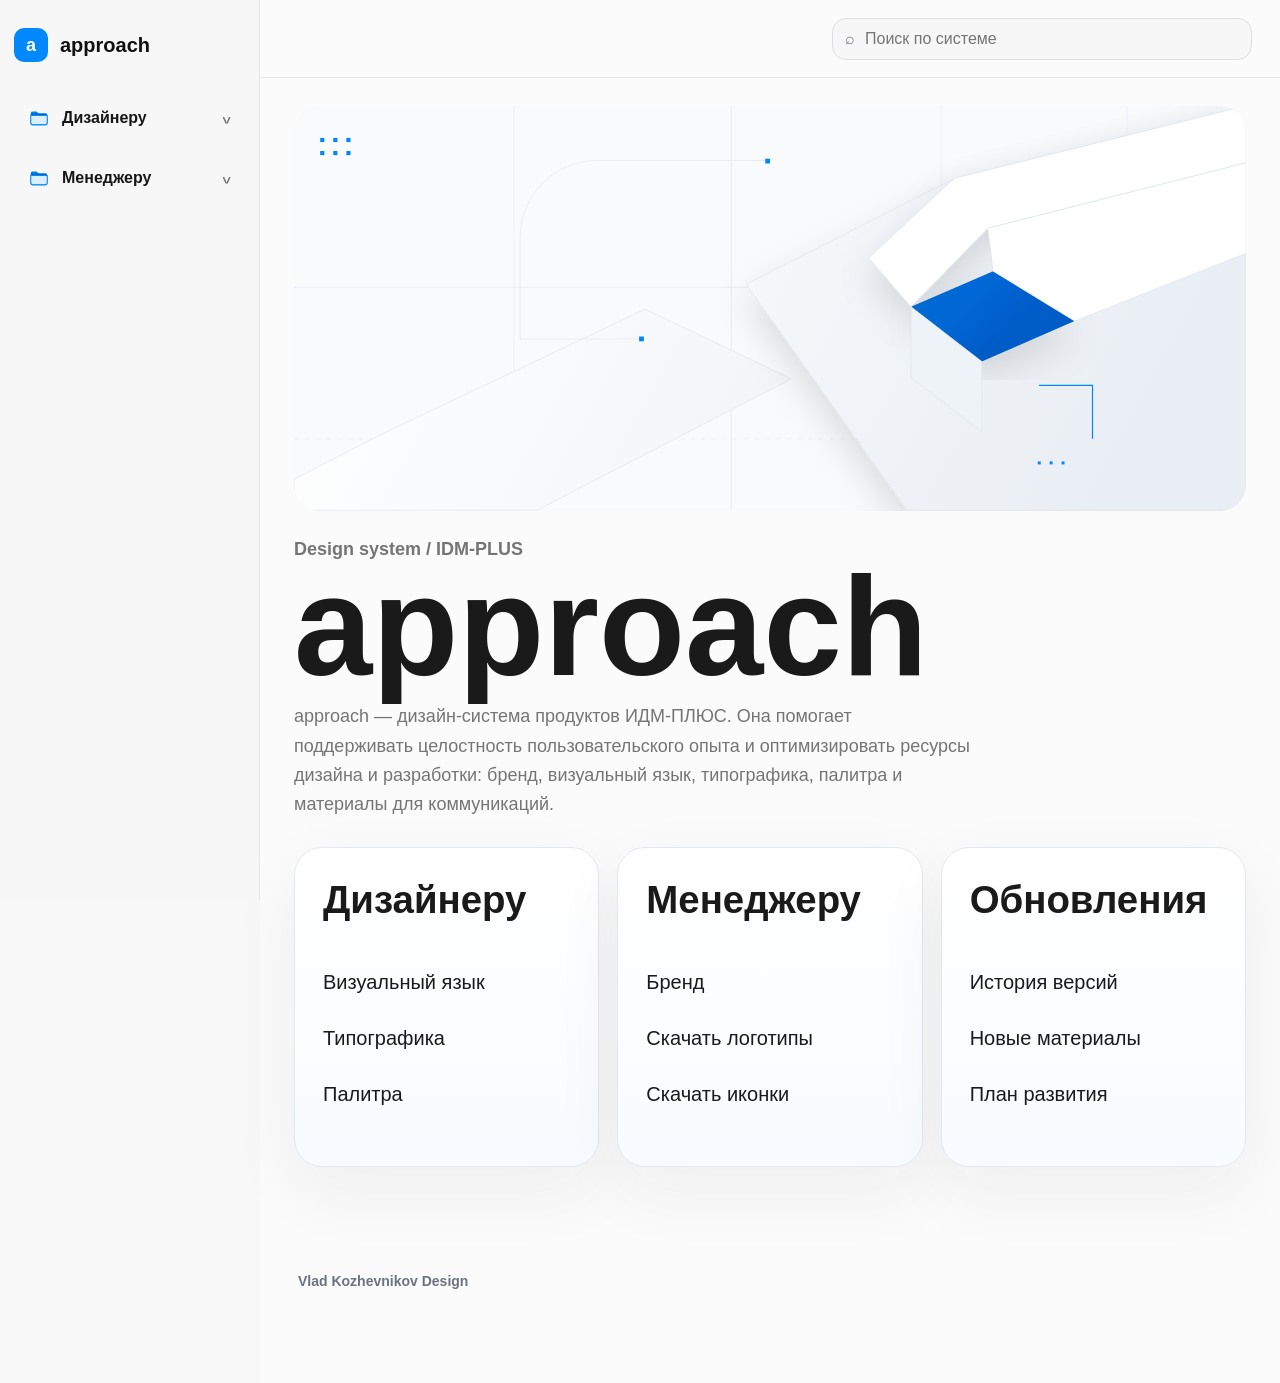
==== commit 6b6552b1: "1.2 Update" ====
--- a/index.html
+++ b/index.html
@@ -47,7 +47,7 @@
           <div class="hero-copy">
             <p class="eyebrow">Design system / IDM-PLUS</p>
             <h1>approach</h1>
-            <p>Минималистичная дизайн-система ИДМ-ПЛЮС для менеджеров и дизайнеров: бренд, визуальный язык, типографика, палитра и материалы для коммуникаций.</p>
+            <p>approach — дизайн-система продуктов ИДМ-ПЛЮС. Она помогает поддерживать целостность пользовательского опыта и оптимизировать ресурсы дизайна и разработки: бренд, визуальный язык, типографика, палитра и материалы для коммуникаций.</p>
           </div>
         </section>
 
@@ -58,6 +58,7 @@
             <article class="menu-card"><h3>Обновления</h3><a href="changelog.html">История версий</a><a href="changelog.html">Новые материалы</a><a href="changelog.html">План развития</a></article>
           </div>
         </section>
+        <footer class="site-footer">Vlad Kozhevnikov Design</footer>
       </main>
     </div>
 
--- a/styles.css
+++ b/styles.css
@@ -1035,8 +1035,36 @@
 }
 
 .dont-card {
-  border-color: rgba(255, 176, 32, 0.34);
-  background: rgba(255, 176, 32, 0.08);
+  border-color: rgba(224, 72, 72, 0.28);
+  background: rgba(224, 72, 72, 0.07);
+}
+
+.do-card span,
+.dont-card span {
+  display: inline-flex;
+  align-items: center;
+  min-height: 28px;
+  margin-bottom: 16px;
+  padding: 5px 10px;
+  border-radius: 999px;
+  font-size: 12px;
+  font-weight: 850;
+  text-transform: uppercase;
+}
+
+.do-card span {
+  background: rgba(20, 164, 108, 0.12);
+  color: #087a4c;
+}
+
+.dont-card span {
+  background: rgba(224, 72, 72, 0.12);
+  color: #b83232;
+}
+
+.do-card h3,
+.dont-card h3 {
+  margin-bottom: 8px;
 }
 
 .no-results {
@@ -2614,18 +2642,41 @@
     display: none;
   }
 
-  body.search-open .brand {
-    display: none;
-  }
-
   body.search-open .search,
   .search:focus-within {
-    width: calc(100vw - 76px) !important;
-    max-width: calc(100vw - 76px) !important;
+    width: min(190px, calc(100vw - 178px)) !important;
+    max-width: min(190px, calc(100vw - 178px)) !important;
   }
 
   .content {
     padding: 18px 12px 52px !important;
+  }
+}
+
+/* Final header fix: the approach logo must remain visible on tablet/mobile. */
+@media (max-width: 1100px) {
+  .topbar .brand,
+  body.search-open .topbar .brand {
+    display: inline-flex !important;
+    visibility: visible !important;
+    opacity: 1 !important;
+  }
+
+  .topbar .brand span:last-child {
+    min-width: 0;
+  }
+}
+
+/* Keep the product-system logo visible in tablet and mobile headers. */
+@media (max-width: 1100px) {
+  .topbar .brand {
+    display: inline-flex !important;
+    visibility: visible !important;
+    opacity: 1 !important;
+  }
+
+  .topbar .brand span:last-child {
+    min-width: 0;
   }
 }
 
@@ -3668,17 +3719,405 @@
     display: none;
   }
 
-  body.search-open .brand {
-    display: none;
-  }
-
   body.search-open .search,
   .search:focus-within {
-    width: calc(100vw - 76px) !important;
-    max-width: calc(100vw - 76px) !important;
+    width: min(190px, calc(100vw - 178px)) !important;
+    max-width: min(190px, calc(100vw - 178px)) !important;
   }
 
   .content {
     padding: 18px 12px 52px !important;
   }
 }
+
+/* Final header fix: keep the approach logo visible on tablet/mobile. */
+@media (max-width: 1100px) {
+  .topbar .brand,
+  body.search-open .topbar .brand {
+    display: inline-flex !important;
+    visibility: visible !important;
+    opacity: 1 !important;
+  }
+
+  .topbar .brand span:last-child {
+    min-width: 0;
+  }
+}
+
+/* Palette page: full-width brand color bands and logo placeholder. */
+#colors .color-grid {
+  display: grid !important;
+  grid-template-columns: repeat(3, minmax(0, 1fr)) !important;
+  gap: 16px !important;
+  width: 100%;
+  margin-top: 34px;
+}
+
+#colors .swatch {
+  min-height: 206px;
+  display: grid;
+  grid-template-columns: 1fr;
+  align-content: end;
+  gap: 8px;
+  padding: 14px;
+  border-radius: 20px;
+  box-shadow: 0 18px 45px rgba(26, 26, 26, 0.05);
+}
+
+#colors .swatch span {
+  width: 100%;
+  height: 112px;
+  min-height: 0;
+  margin: 0 0 8px;
+  border-radius: 14px;
+}
+
+#colors .swatch strong {
+  font-size: clamp(24px, 2.4vw, 34px);
+  line-height: 1.05;
+}
+
+#colors .swatch small {
+  justify-self: start;
+  font-size: 16px;
+  font-weight: 700;
+}
+
+.logo-placeholder {
+  min-height: 220px;
+  display: grid;
+  place-items: center;
+  gap: 8px;
+  margin-bottom: 24px;
+  padding: 28px;
+  border: 1.5px dashed #cfd8df;
+  border-radius: 18px;
+  background: linear-gradient(135deg, #ffffff, #f7fafc);
+  color: var(--muted);
+  text-align: center;
+}
+
+.logo-placeholder span {
+  display: block;
+  color: var(--carbon);
+  font-size: clamp(26px, 4vw, 42px);
+  font-weight: 850;
+}
+
+.logo-placeholder small {
+  display: block;
+  font-size: 14px;
+}
+
+@media (max-width: 720px) {
+  #colors .color-grid {
+    grid-template-columns: 1fr !important;
+  }
+
+  #colors .swatch {
+    grid-template-columns: 1fr;
+    gap: 14px;
+    min-height: auto;
+    padding: 12px;
+  }
+
+  #colors .swatch span {
+    width: 100%;
+    height: 112px;
+  }
+
+  #colors .swatch small {
+    justify-self: start;
+  }
+}
+
+/* Final layout polish: spacing, responsive rhythm and content sizing. */
+:where(.doc-section) {
+  padding-block: clamp(44px, 6vw, 72px);
+}
+
+:where(.hero-section) {
+  padding-top: clamp(36px, 5vw, 56px);
+}
+
+.content,
+.page-shell,
+.main-layout,
+.main-content {
+  min-width: 0;
+}
+
+.lead {
+  max-width: 920px;
+  line-height: 1.55;
+}
+
+.doc-block {
+  margin-top: clamp(28px, 4vw, 44px);
+}
+
+.guideline-grid,
+.article-grid,
+.do-dont-grid {
+  gap: 18px;
+}
+
+.guideline-card,
+.article-card,
+.do-card,
+.dont-card,
+.logo-lab,
+.voice-list,
+.spec-table {
+  border-radius: 18px;
+}
+
+.guideline-card,
+.article-card,
+.do-card,
+.dont-card {
+  min-height: 168px;
+  padding: clamp(20px, 2.4vw, 28px);
+}
+
+.spec-table {
+  border-collapse: separate;
+  border-spacing: 0;
+  overflow: hidden;
+}
+
+.spec-table th,
+.spec-table td {
+  padding: 18px 20px;
+  vertical-align: top;
+}
+
+.brand-spec {
+  align-items: stretch;
+  gap: 18px;
+}
+
+.logo-lab,
+.voice-list {
+  min-height: 320px;
+}
+
+.logo-placeholder {
+  min-height: 230px;
+}
+
+#colors .color-grid {
+  grid-template-columns: repeat(3, minmax(0, 1fr)) !important;
+  gap: 18px !important;
+}
+
+#colors .swatch {
+  min-width: 0;
+  min-height: 218px;
+  padding: 16px;
+}
+
+#colors .swatch span {
+  height: 120px;
+}
+
+#colors .swatch strong {
+  overflow-wrap: anywhere;
+}
+
+@media (max-width: 1100px) {
+  .topbar .brand,
+  body.search-open .topbar .brand {
+    display: inline-flex !important;
+    visibility: visible !important;
+    opacity: 1 !important;
+  }
+
+  .topbar .brand small {
+    max-width: 82px;
+    overflow: hidden;
+    text-overflow: ellipsis;
+    white-space: nowrap;
+  }
+
+  .content,
+  .main-content {
+    padding-inline: clamp(14px, 3vw, 28px) !important;
+  }
+
+  .brand-spec,
+  .article-grid,
+  .guideline-grid,
+  .do-dont-grid {
+    gap: 16px;
+  }
+}
+
+@media (max-width: 860px) {
+  #colors .color-grid {
+    grid-template-columns: 1fr !important;
+  }
+
+  #colors .swatch {
+    min-height: 148px;
+    grid-template-columns: 160px minmax(0, 1fr) auto;
+    align-items: center;
+    align-content: center;
+  }
+
+  #colors .swatch span {
+    width: 160px;
+    height: 104px;
+    margin: 0;
+  }
+
+  #colors .swatch strong {
+    font-size: clamp(24px, 6vw, 40px);
+  }
+}
+
+@media (max-width: 720px) {
+  .doc-section {
+    padding-block: 36px;
+  }
+
+  .lead {
+    font-size: 17px;
+  }
+
+  .visual-sample,
+  .brand-spec,
+  .article-grid,
+  .guideline-grid,
+  .do-dont-grid {
+    grid-template-columns: 1fr !important;
+  }
+
+  .guideline-card,
+  .article-card,
+  .do-card,
+  .dont-card {
+    min-height: auto;
+  }
+
+  .logo-lab,
+  .voice-list {
+    min-height: auto;
+    padding: 20px;
+  }
+
+  .logo-placeholder {
+    min-height: 190px;
+  }
+}
+
+@media (max-width: 520px) {
+  #colors .swatch {
+    grid-template-columns: 1fr;
+    gap: 12px;
+  }
+
+  #colors .swatch span {
+    width: 100%;
+    height: 112px;
+  }
+
+  .topbar .brand {
+    flex: 1 1 auto;
+  }
+
+  .topbar .brand strong {
+    font-size: 15px;
+  }
+}
+
+.site-footer {
+  margin-top: clamp(28px, 5vw, 56px);
+  padding: 22px 0 30px;
+  color: var(--muted);
+  font-size: 14px;
+  font-weight: 700;
+  letter-spacing: 0;
+  background: transparent;
+  border: 0;
+}
+
+.home-page .site-footer {
+  padding-inline: 4px;
+}
+
+@media (max-width: 720px) {
+  .site-footer {
+    margin-top: 28px;
+    padding-bottom: 24px;
+  }
+}
+
+/* Offline site search. */
+.topbar-actions {
+  position: relative;
+}
+
+.search-results {
+  position: absolute;
+  top: calc(100% + 10px);
+  right: 0;
+  z-index: 90;
+  width: min(420px, calc(100vw - 32px));
+  padding: 8px;
+  border: 1px solid var(--line);
+  border-radius: 18px;
+  background: rgba(255, 255, 255, 0.98);
+  box-shadow: 0 22px 70px rgba(26, 26, 26, 0.14);
+}
+
+.search-results[hidden] {
+  display: none;
+}
+
+.search-result {
+  display: grid;
+  gap: 4px;
+  padding: 12px 14px;
+  color: var(--carbon);
+  text-decoration: none;
+  border-radius: 12px;
+}
+
+.search-result:hover,
+.search-result:focus-visible {
+  background: var(--soft);
+  outline: 0;
+}
+
+.search-result span {
+  color: var(--muted);
+  font-size: 12px;
+  font-weight: 700;
+}
+
+.search-result strong {
+  font-size: 15px;
+  line-height: 1.25;
+}
+
+.search-result.empty {
+  color: var(--muted);
+  cursor: default;
+}
+
+.search-result.empty:hover {
+  background: transparent;
+}
+
+@media (max-width: 920px) {
+  .search-results {
+    position: fixed;
+    top: calc(var(--topbar) + 10px);
+    left: 12px;
+    right: 12px;
+    width: auto;
+    max-height: min(420px, calc(100dvh - var(--topbar) - 24px));
+    overflow: auto;
+  }
+}
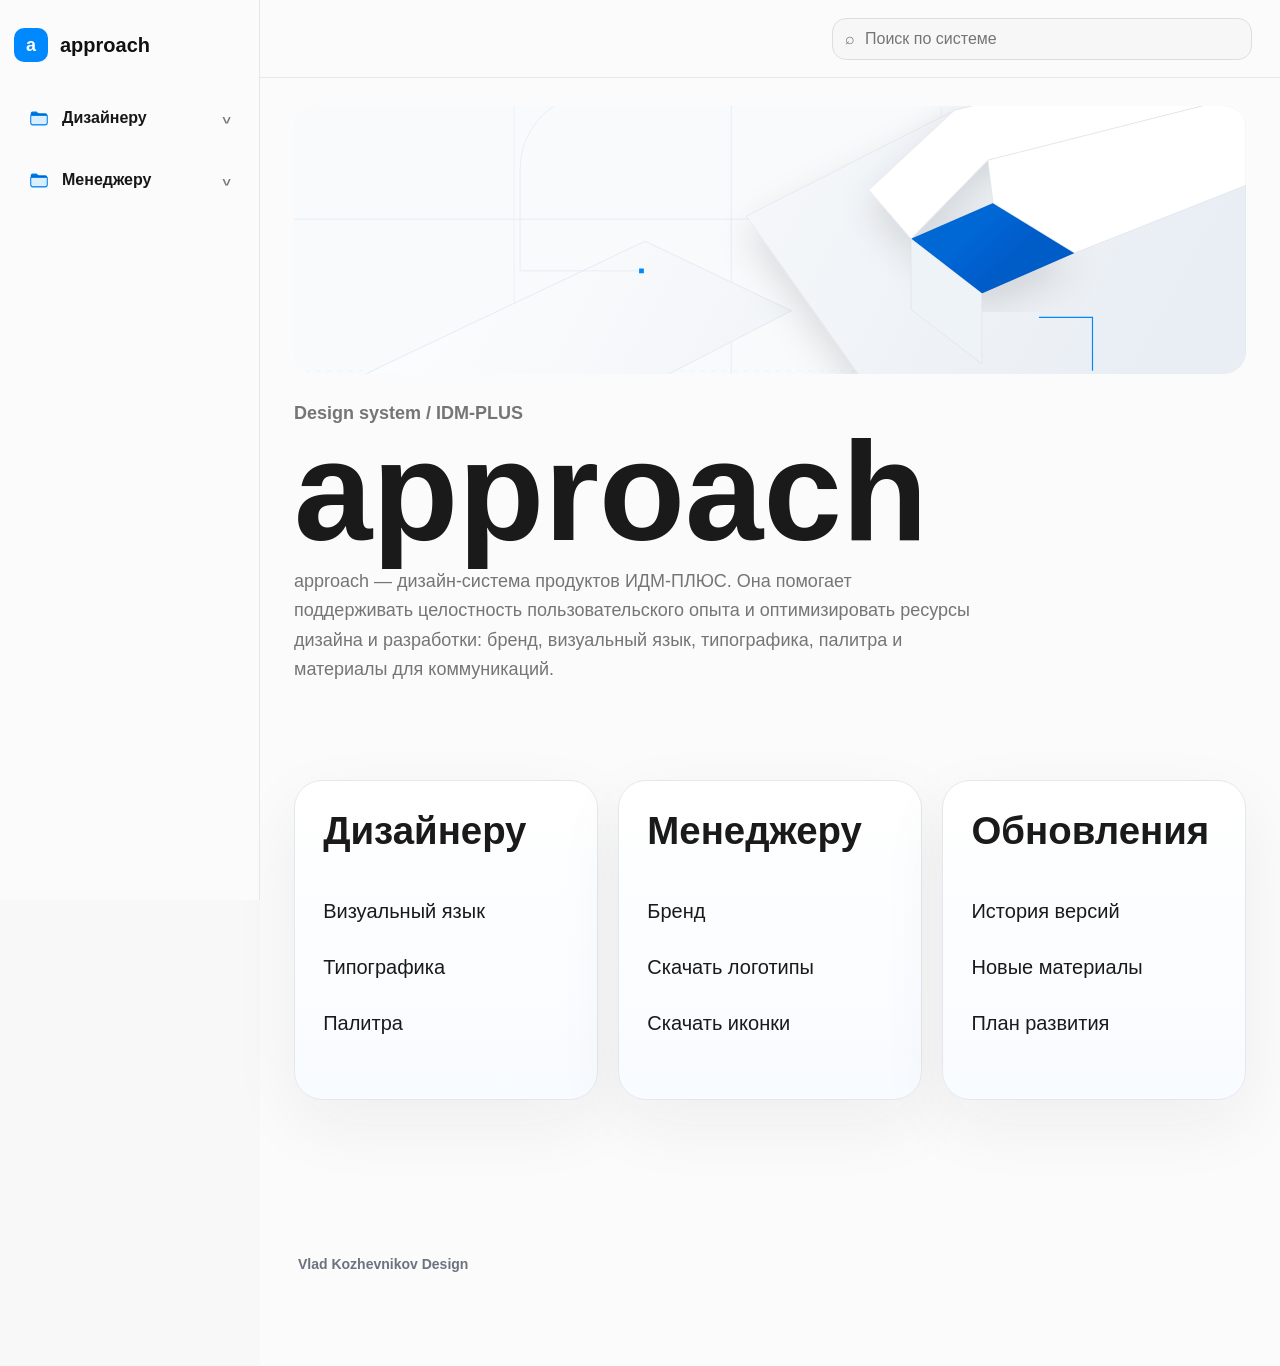
==== commit 7a09691d: "1.3 Update" ====
--- a/index.html
+++ b/index.html
@@ -15,30 +15,39 @@
           <span><strong>approach</strong><small>ИДМ-ПЛЮС</small></span>
         </a>
         <div class="topbar-actions">
-          <label class="search" for="globalSearch"><span aria-hidden="true">⌕</span><input id="globalSearch" type="search" placeholder="Поиск по системе" autocomplete="off" /></label>
-        <button class="icon-button nav-toggle" type="button" aria-label="Открыть меню" aria-expanded="false"><span></span><span></span><span></span></button>
+          <label class="search" for="globalSearch">
+            <span aria-hidden="true">⌕</span>
+            <input id="globalSearch" type="search" placeholder="Поиск по системе" autocomplete="off" />
+          </label>
+          <button class="icon-button nav-toggle" type="button" aria-label="Открыть меню" aria-expanded="false">
+            <span></span><span></span><span></span>
+          </button>
         </div>
       </header>
 
-      <aside class="sidebar" aria-label="Навигация"><a class="sidebar-logo" href="index.html" aria-label="На главную"><span class="sidebar-logo-mark" aria-hidden="true">a</span><span>approach</span></a>
+      <aside class="sidebar" aria-label="Навигация">
+        <a class="sidebar-logo" href="index.html" aria-label="На главную">
+          <span class="sidebar-logo-mark" aria-hidden="true">a</span>
+          <span>approach</span>
+        </a>
         <nav class="side-nav">
-  <details class="nav-section">
-    <summary class="nav-section-trigger">Дизайнеру</summary>
-    <div class="nav-section-list">
-      <a href="visual-language.html">Визуальный язык</a>
-      <a href="typography.html">Типографика</a>
-      <a href="colors.html">Палитра</a>
-    </div>
-  </details>
-  <details class="nav-section">
-    <summary class="nav-section-trigger">Менеджеру</summary>
-    <div class="nav-section-list">
-      <a href="brand.html">Бренд</a>
-      <a href="logos.html">Скачать логотипы</a>
-      <a href="download-icons.html">Скачать иконки</a>
-    </div>
-  </details>
-</nav>
+          <details class="nav-section">
+            <summary class="nav-section-trigger">Дизайнеру</summary>
+            <div class="nav-section-list">
+              <a href="visual-language.html">Визуальный язык</a>
+              <a href="typography.html">Типографика</a>
+              <a href="colors.html">Палитра</a>
+            </div>
+          </details>
+          <details class="nav-section">
+            <summary class="nav-section-trigger">Менеджеру</summary>
+            <div class="nav-section-list">
+              <a href="brand.html">Бренд</a>
+              <a href="logos.html">Скачать логотипы</a>
+              <a href="download-icons.html">Скачать иконки</a>
+            </div>
+          </details>
+        </nav>
       </aside>
 
       <main class="content dashboard-content">
@@ -53,15 +62,34 @@
 
         <section class="doc-section scene-section" data-title="Разделы">
           <div class="role-card-grid">
-            <article class="menu-card"><h3>Дизайнеру</h3><a href="visual-language.html">Визуальный язык</a><a href="typography.html">Типографика</a><a href="colors.html">Палитра</a></article>
-            <article class="menu-card"><h3>Менеджеру</h3><a href="brand.html">Бренд</a><a href="logos.html">Скачать логотипы</a><a href="download-icons.html">Скачать иконки</a></article>
-            <article class="menu-card"><h3>Обновления</h3><a href="changelog.html">История версий</a><a href="changelog.html">Новые материалы</a><a href="changelog.html">План развития</a></article>
+            <article class="menu-card">
+              <h3>Дизайнеру</h3>
+              <a href="visual-language.html">Визуальный язык</a>
+              <a href="typography.html">Типографика</a>
+              <a href="colors.html">Палитра</a>
+            </article>
+            <article class="menu-card">
+              <h3>Менеджеру</h3>
+              <a href="brand.html">Бренд</a>
+              <a href="logos.html">Скачать логотипы</a>
+              <a href="download-icons.html">Скачать иконки</a>
+            </article>
+            <article class="menu-card">
+              <h3>Обновления</h3>
+              <a href="changelog.html">История версий</a>
+              <a href="changelog.html">Новые материалы</a>
+              <a href="changelog.html">План развития</a>
+            </article>
           </div>
         </section>
         <footer class="site-footer">Vlad Kozhevnikov Design</footer>
       </main>
     </div>
 
+    <div class="no-results" hidden>
+      <strong>Ничего не найдено</strong>
+      <span>Попробуйте другой запрос.</span>
+    </div>
     <script src="app.js"></script>
   </body>
 </html>
--- a/styles.css
+++ b/styles.css
@@ -266,7 +266,6 @@
 .nav-group-title {
   display: none;
 }
-}
 
 .side-nav a,
 .toc a {
@@ -4121,3 +4120,286 @@
     overflow: auto;
   }
 }
+
+/* Final menu tone. */
+.sidebar {
+  background: #fbfbfb !important;
+}
+
+.nav-section-trigger,
+.nav-section.is-current .nav-section-trigger,
+.nav-section[open] .nav-section-trigger {
+  font-weight: 600 !important;
+}
+
+.side-nav .nav-section-list a,
+.side-nav a,
+.side-nav a.active,
+.side-nav a:hover {
+  font-weight: 400 !important;
+}
+
+.nav-section.is-current .nav-section-trigger,
+.nav-section[open] .nav-section-trigger {
+  background: #edf7ff !important;
+}
+
+.side-nav a.active {
+  background: rgba(0, 136, 255, 0.08) !important;
+  color: var(--blue-active) !important;
+}
+
+/* IDM-PLUS logo placement and compact home banner. */
+.logo-placeholder--filled {
+  min-height: 230px;
+  display: flex !important;
+  align-items: center;
+  justify-content: center;
+  padding: clamp(24px, 4vw, 42px);
+  background: #ffffff;
+}
+
+.logo-placeholder--filled img {
+  display: block;
+  width: min(100%, 460px);
+  max-height: 150px;
+  object-fit: contain;
+}
+
+.home-page .image-hero > img {
+  max-height: 280px !important;
+  aspect-ratio: 16 / 4.5 !important;
+  object-fit: cover;
+  object-position: center;
+}
+
+@media (max-width: 720px) {
+  .home-page .image-hero > img {
+    max-height: 210px !important;
+    aspect-ratio: 16 / 7 !important;
+  }
+
+  .logo-placeholder--filled {
+    min-height: 190px;
+    padding: 24px;
+  }
+}
+
+/* Final QA rhythm pass. */
+html {
+  background: #fbfbfb;
+}
+
+body {
+  background: #fbfbfb;
+}
+
+.content {
+  width: 100%;
+  min-width: 0;
+}
+
+.doc-section,
+.dashboard-content > section {
+  margin-inline: auto;
+}
+
+.doc-section {
+  padding-top: clamp(44px, 5vw, 68px) !important;
+  padding-bottom: clamp(40px, 5vw, 64px) !important;
+}
+
+.doc-section + .doc-section,
+.dashboard-content > section + section {
+  margin-top: clamp(20px, 3vw, 34px);
+}
+
+.hero-section h1,
+.doc-section h1 {
+  max-width: 980px;
+  margin-bottom: clamp(18px, 2vw, 26px);
+  letter-spacing: 0;
+}
+
+.lead {
+  max-width: 960px;
+  margin-bottom: clamp(28px, 4vw, 42px);
+}
+
+.doc-block {
+  margin-top: clamp(34px, 4vw, 52px) !important;
+}
+
+.doc-block > h2 {
+  margin-bottom: clamp(18px, 2.2vw, 28px);
+}
+
+.article-grid,
+.guideline-grid,
+.do-dont-grid,
+.brand-spec,
+.role-card-grid {
+  gap: clamp(16px, 1.6vw, 22px) !important;
+}
+
+.article-card,
+.guideline-card,
+.do-card,
+.dont-card,
+.menu-card,
+.logo-lab,
+.voice-list {
+  border-radius: 18px;
+  padding: clamp(22px, 2.2vw, 30px) !important;
+}
+
+.article-card h3,
+.guideline-card h3,
+.do-card h3,
+.dont-card h3,
+.menu-card h3 {
+  margin-bottom: 12px;
+  line-height: 1.15;
+}
+
+.article-card p,
+.guideline-card p,
+.do-card p,
+.dont-card p,
+.logo-lab p,
+.voice-list li {
+  line-height: 1.58;
+}
+
+.spec-table {
+  width: 100%;
+}
+
+.spec-table th,
+.spec-table td {
+  padding: clamp(14px, 1.6vw, 20px) !important;
+  line-height: 1.48;
+}
+
+.sidebar {
+  overflow-x: hidden;
+}
+
+.side-nav {
+  gap: 10px !important;
+}
+
+.nav-section-trigger {
+  min-width: 0;
+}
+
+.nav-section-list a {
+  min-width: 0;
+  overflow-wrap: anywhere;
+}
+
+.toc {
+  padding-top: clamp(24px, 4vw, 42px);
+}
+
+.site-footer {
+  margin-top: clamp(20px, 3vw, 40px) !important;
+}
+
+.home-page .dashboard-content {
+  gap: clamp(18px, 3vw, 32px) !important;
+}
+
+.home-page .image-hero {
+  gap: clamp(18px, 2vw, 26px) !important;
+}
+
+.home-page .image-hero > img {
+  width: 100%;
+  border-radius: 22px;
+}
+
+.home-page .hero-copy {
+  padding-inline: 4px;
+}
+
+@media (max-width: 1100px) {
+  .content,
+  .main-content,
+  .dashboard-content {
+    padding-inline: clamp(16px, 3vw, 28px) !important;
+  }
+
+  .toc {
+    display: none;
+  }
+}
+
+@media (max-width: 720px) {
+  .doc-section {
+    padding-top: 34px !important;
+    padding-bottom: 38px !important;
+  }
+
+  .hero-section h1,
+  .doc-section h1 {
+    margin-bottom: 16px;
+  }
+
+  .lead {
+    margin-bottom: 26px;
+  }
+
+  .doc-block {
+    margin-top: 34px !important;
+  }
+
+  .article-card,
+  .guideline-card,
+  .do-card,
+  .dont-card,
+  .menu-card,
+  .logo-lab,
+  .voice-list {
+    padding: 20px !important;
+  }
+
+  .spec-table {
+    display: block;
+    overflow-x: auto;
+    -webkit-overflow-scrolling: touch;
+  }
+}
+
+/* Restore home hero width after final QA pass. */
+.home-page .dashboard-content > section {
+  width: 100%;
+  margin-inline: 0 !important;
+}
+
+.home-page .dashboard-hero {
+  justify-items: stretch;
+}
+
+.home-page .image-hero > img {
+  width: 100% !important;
+  max-width: none !important;
+  justify-self: stretch;
+}
+
+.home-page .hero-copy {
+  width: 100%;
+  max-width: 860px;
+  margin-inline: 0;
+  padding-inline: 0;
+}
+
+/* Tighten gap between home intro and section cards. */
+.home-page .dashboard-content > .scene-section {
+  margin-top: clamp(8px, 1.4vw, 18px) !important;
+  padding-top: clamp(12px, 2vw, 24px) !important;
+}
+
+.home-page .dashboard-hero {
+  padding-bottom: clamp(10px, 1.8vw, 22px) !important;
+}
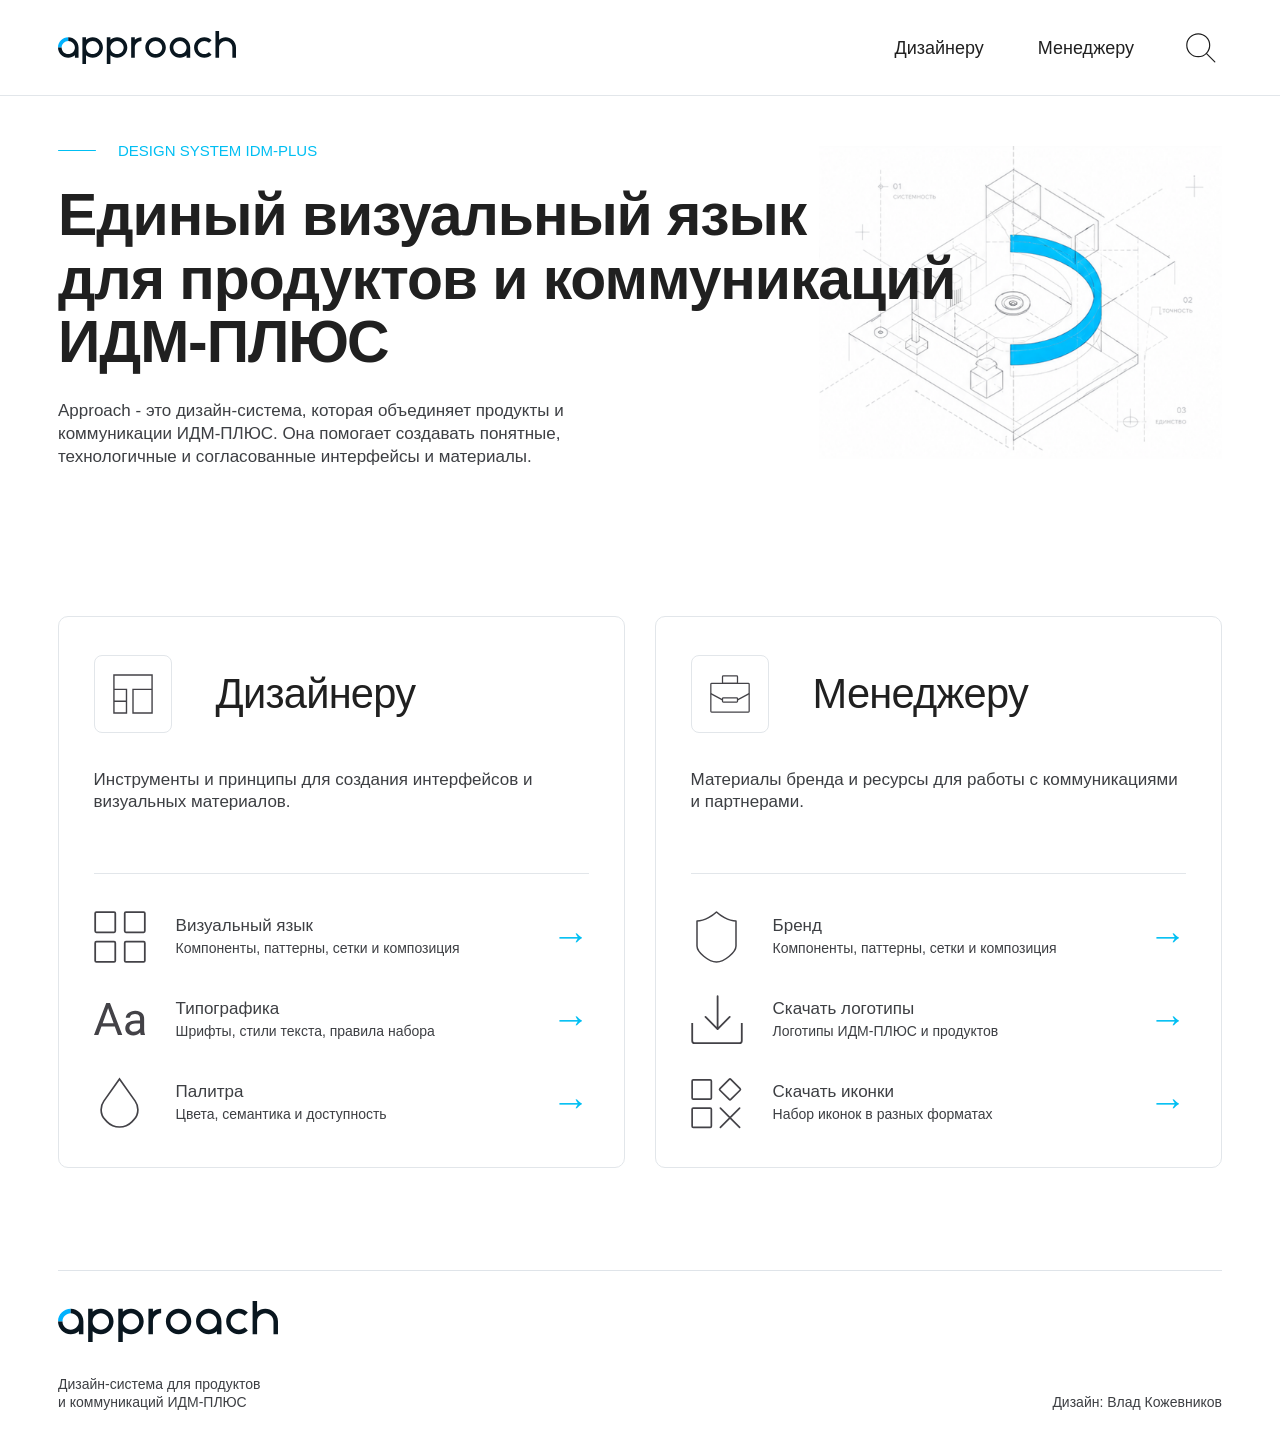
==== commit f799786f: "1.5 Update" ====
--- a/index.html
+++ b/index.html
@@ -7,88 +7,112 @@
     <title>approach - дизайн-система ИДМ-ПЛЮС</title>
     <link rel="stylesheet" href="styles.css" />
   </head>
-  <body class="home-page approach-app-page">
-    <div class="app-shell">
-      <header class="topbar">
-        <a class="brand" href="index.html" aria-label="approach">
-          <span class="brand-mark" aria-hidden="true">a</span>
-          <span><strong>approach</strong><small>ИДМ-ПЛЮС</small></span>
-        </a>
-        <div class="topbar-actions">
-          <label class="search" for="globalSearch">
-            <span aria-hidden="true">⌕</span>
-            <input id="globalSearch" type="search" placeholder="Поиск по системе" autocomplete="off" />
-          </label>
-          <button class="icon-button nav-toggle" type="button" aria-label="Открыть меню" aria-expanded="false">
-            <span></span><span></span><span></span>
-          </button>
+  <body>
+    <header class="site-header">
+      <a class="site-logo" href="index.html" aria-label="approach">
+        <img src="assets/approach-logo.svg" alt="approach" />
+      </a>
+      <nav class="top-nav" aria-label="Основная навигация">
+        <div class="nav-group">
+          <a class="nav-trigger" href="visual-language.html">Дизайнеру</a>
+          <div class="nav-dropdown" aria-label="Разделы для дизайнера">
+            <a href="visual-language.html">Визуальный язык</a>
+            <a href="typography.html">Типографика</a>
+            <a href="colors.html">Палитра</a>
+          </div>
         </div>
-      </header>
+        <div class="nav-group">
+          <a class="nav-trigger" href="brand.html">Менеджеру</a>
+          <div class="nav-dropdown" aria-label="Разделы для менеджера">
+            <a href="brand.html">Бренд</a>
+            <a href="logos.html">Скачать логотипы</a>
+            <a href="download-icons.html">Скачать иконки</a>
+          </div>
+        </div>
+      </nav>
+      <button class="search-toggle" type="button" aria-label="Открыть поиск"></button>
+    </header>
 
-      <aside class="sidebar" aria-label="Навигация">
-        <a class="sidebar-logo" href="index.html" aria-label="На главную">
-          <span class="sidebar-logo-mark" aria-hidden="true">a</span>
-          <span>approach</span>
-        </a>
-        <nav class="side-nav">
-          <details class="nav-section">
-            <summary class="nav-section-trigger">Дизайнеру</summary>
-            <div class="nav-section-list">
-              <a href="visual-language.html">Визуальный язык</a>
-              <a href="typography.html">Типографика</a>
-              <a href="colors.html">Палитра</a>
-            </div>
-          </details>
-          <details class="nav-section">
-            <summary class="nav-section-trigger">Менеджеру</summary>
-            <div class="nav-section-list">
-              <a href="brand.html">Бренд</a>
-              <a href="logos.html">Скачать логотипы</a>
-              <a href="download-icons.html">Скачать иконки</a>
-            </div>
-          </details>
-        </nav>
-      </aside>
+    <main class="page">
+      <section class="home-hero">
+        <div class="hero-copy">
+          <p class="kicker">Design system IDM-PLUS</p>
+          <h1><span>Единый визуальный язык</span><span>для продуктов и коммуникаций</span><span>ИДМ-ПЛЮС</span></h1>
+          <p class="lead">Approach - это дизайн-система, которая объединяет продукты и коммуникации ИДМ-ПЛЮС. Она помогает создавать понятные, технологичные и согласованные интерфейсы и материалы.</p>
+        </div>
+        <div class="hero-visual">
+          <img src="assets/hero-banner.png" alt="" />
+        </div>
+      </section>
 
-      <main class="content dashboard-content">
-        <section class="dashboard-hero image-hero">
-          <img src="assets/approach-hero.svg" alt="" />
-          <div class="hero-copy">
-            <p class="eyebrow">Design system / IDM-PLUS</p>
-            <h1>approach</h1>
-            <p>approach — дизайн-система продуктов ИДМ-ПЛЮС. Она помогает поддерживать целостность пользовательского опыта и оптимизировать ресурсы дизайна и разработки: бренд, визуальный язык, типографика, палитра и материалы для коммуникаций.</p>
+      <section class="home-cards" aria-label="Разделы дизайн-системы">
+        <article class="role-card" id="designer">
+          <div class="role-card-head">
+            <span class="line-icon"><img src="assets/icon-layout.svg" alt="" /></span>
+            <h2>Дизайнеру</h2>
           </div>
-        </section>
+          <p>Инструменты и принципы для создания интерфейсов и визуальных материалов.</p>
+          <div class="role-list">
+            <a class="role-link" href="visual-language.html">
+              <span class="mini-icon"><img src="assets/icon-grid.svg" alt="" /></span>
+              <span><strong>Визуальный язык</strong><span>Компоненты, паттерны, сетки и композиция</span></span>
+              <span class="arrow">→</span>
+            </a>
+            <a class="role-link" href="typography.html">
+              <span class="mini-icon"><img src="assets/icon-aa.svg" alt="" /></span>
+              <span><strong>Типографика</strong><span>Шрифты, стили текста, правила набора</span></span>
+              <span class="arrow">→</span>
+            </a>
+            <a class="role-link" href="colors.html">
+              <span class="mini-icon"><img src="assets/icon-palette.svg" alt="" /></span>
+              <span><strong>Палитра</strong><span>Цвета, семантика и доступность</span></span>
+              <span class="arrow">→</span>
+            </a>
+          </div>
+        </article>
 
-        <section class="doc-section scene-section" data-title="Разделы">
-          <div class="role-card-grid">
-            <article class="menu-card">
-              <h3>Дизайнеру</h3>
-              <a href="visual-language.html">Визуальный язык</a>
-              <a href="typography.html">Типографика</a>
-              <a href="colors.html">Палитра</a>
-            </article>
-            <article class="menu-card">
-              <h3>Менеджеру</h3>
-              <a href="brand.html">Бренд</a>
-              <a href="logos.html">Скачать логотипы</a>
-              <a href="download-icons.html">Скачать иконки</a>
-            </article>
-            <article class="menu-card">
-              <h3>Обновления</h3>
-              <a href="changelog.html">История версий</a>
-              <a href="changelog.html">Новые материалы</a>
-              <a href="changelog.html">План развития</a>
-            </article>
+        <article class="role-card" id="manager">
+          <div class="role-card-head">
+            <span class="line-icon"><img src="assets/icon-briefcase.svg" alt="" /></span>
+            <h2>Менеджеру</h2>
           </div>
-        </section>
-        <footer class="site-footer">Vlad Kozhevnikov Design</footer>
-      </main>
-    </div>
+          <p>Материалы бренда и ресурсы для работы с коммуникациями и партнерами.</p>
+          <div class="role-list">
+            <a class="role-link" href="brand.html">
+              <span class="mini-icon"><img src="assets/icon-brand.svg" alt="" /></span>
+              <span><strong>Бренд</strong><span>Компоненты, паттерны, сетки и композиция</span></span>
+              <span class="arrow">→</span>
+            </a>
+            <a class="role-link" href="logos.html">
+              <span class="mini-icon"><img src="assets/icon-download.svg" alt="" /></span>
+              <span><strong>Скачать логотипы</strong><span>Логотипы ИДМ-ПЛЮС и продуктов</span></span>
+              <span class="arrow">→</span>
+            </a>
+            <a class="role-link" href="download-icons.html">
+              <span class="mini-icon"><img src="assets/icon-iconset.svg" alt="" /></span>
+              <span><strong>Скачать иконки</strong><span>Набор иконок в разных форматах</span></span>
+              <span class="arrow">→</span>
+            </a>
+          </div>
+        </article>
+      </section>
 
-    <div class="no-results" hidden>
-      <strong>Ничего не найдено</strong>
-      <span>Попробуйте другой запрос.</span>
+      <footer class="site-footer">
+        <div>
+          <a class="footer-logo" href="index.html" aria-label="approach">
+            <img src="assets/approach-logo.svg" alt="approach" />
+          </a>
+          <p class="footer-text">Дизайн-система для продуктов<br />и коммуникаций ИДМ-ПЛЮС</p>
+        </div>
+        <p class="footer-credit">Дизайн: Влад Кожевников</p>
+      </footer>
+    </main>
+
+    <div class="search-panel" aria-hidden="true">
+      <button class="search-close" type="button" aria-label="Закрыть поиск">×</button>
+      <div class="search-box">
+        <input id="globalSearch" type="search" placeholder="Поиск по системе" autocomplete="off" />
+      </div>
     </div>
     <script src="app.js"></script>
   </body>
--- a/styles.css
+++ b/styles.css
@@ -1,20 +1,17 @@
 :root {
-  --blue: #0088ff;
-  --blue-active: #0b6bcb;
-  --carbon: #1a1a1a;
-  --muted: #6b7280;
-  --soft: #f4f8fc;
-  --line: #e4eaf1;
-  --white: #ffffff;
-  --green: #14a46c;
-  --warning: #ffb020;
-  --radius: 8px;
-  --topbar: 72px;
-  --sidebar: 248px;
-  --toc: 208px;
-  --shadow: 0 18px 45px rgba(26, 26, 26, 0.08);
-  color-scheme: light;
-  font-family: Inter, "Segoe UI", Roboto, Arial, sans-serif;
+  --blue: #00bff3;
+  --ink: #202020;
+  --text: #3d3f43;
+  --muted: #6d7178;
+  --line: #e2e6ea;
+  --soft-line: #eef1f4;
+  --page: #ffffff;
+  --green: #27b86f;
+  --red: #ff3338;
+  --container: 1760px;
+  --side: clamp(28px, 4vw, 70px);
+  --header: 118px;
+  font-family: Montserrat, "Segoe UI", Roboto, Arial, sans-serif;
 }
 
 * {
@@ -27,4379 +24,3976 @@
 
 body {
   margin: 0;
-  background: linear-gradient(180deg, #ffffff 0%, #f8fbff 48%, #ffffff 100%);
-  color: var(--carbon);
-}
-
-button,
-input,
-select {
-  font: inherit;
+  background: var(--page);
+  color: var(--ink);
+  font-family: Montserrat, "Segoe UI", Roboto, Arial, sans-serif;
+}
+
+body.no-scroll {
+  overflow: hidden;
 }
 
 a {
   color: inherit;
-  text-decoration: none;
-}
-
-.app-shell {
-  min-height: 100vh;
-  display: grid;
-  grid-template-columns: var(--sidebar) minmax(0, 1fr) var(--toc);
-  grid-template-rows: var(--topbar) 1fr;
-}
-
-.topbar {
-  position: sticky;
-  top: 0;
-  z-index: 30;
-  grid-column: 1 / -1;
-  height: var(--topbar);
+}
+
+button,
+input {
+  font: inherit;
+}
+
+.site-header {
+  height: var(--header);
   display: flex;
   align-items: center;
   justify-content: space-between;
-  gap: 24px;
-  padding: 0 28px;
+  padding: 0 var(--side);
   border-bottom: 1px solid var(--line);
-  background: rgba(255, 255, 255, 0.96);
-  backdrop-filter: blur(12px);
-}
-
-.brand,
-.logo-preview {
+  background: #fff;
+}
+
+.site-logo {
   display: inline-flex;
   align-items: center;
-  gap: 12px;
-}
-
-.brand strong,
-.logo-preview strong {
+  width: 224px;
+  text-decoration: none;
+}
+
+.site-logo img {
   display: block;
-  font-size: 17px;
-  letter-spacing: 0;
-}
-
-.brand small,
-.logo-preview small {
-  display: block;
-  margin-top: 2px;
+  width: 100%;
+  height: auto;
+}
+
+.top-nav {
+  display: flex;
+  align-items: center;
+  gap: clamp(42px, 5vw, 86px);
+  margin-left: auto;
+  color: var(--ink);
+  font-size: 22px;
+  font-weight: 500;
+}
+
+.top-nav a {
+  text-decoration: none;
+}
+
+.search-toggle {
+  width: 52px;
+  height: 52px;
+  margin-left: clamp(36px, 4vw, 72px);
+  border: 0;
+  background: transparent;
+  cursor: pointer;
+  position: relative;
+}
+
+.search-toggle::before {
+  content: "";
+  position: absolute;
+  inset: 8px 13px 13px 8px;
+  border: 3px solid var(--ink);
+  border-radius: 999px;
+}
+
+.search-toggle::after {
+  content: "";
+  position: absolute;
+  width: 20px;
+  height: 3px;
+  right: 6px;
+  bottom: 8px;
+  border-radius: 999px;
+  background: var(--ink);
+  transform: rotate(45deg);
+  transform-origin: center;
+}
+
+.page {
+  max-width: var(--container);
+  margin: 0 auto;
+  padding: 0 var(--side);
+}
+
+.home-hero {
+  display: grid;
+  grid-template-columns: minmax(520px, 0.9fr) minmax(600px, 1.1fr);
+  gap: clamp(40px, 5vw, 88px);
+  align-items: center;
+  padding: clamp(74px, 8vw, 126px) 0 54px;
+}
+
+.hero-copy {
+  min-width: 0;
+}
+
+.kicker {
+  display: inline-flex;
+  align-items: center;
+  gap: 22px;
+  margin: 0 0 34px;
+  color: var(--blue);
+  font-size: 18px;
+  font-weight: 500;
+  text-transform: uppercase;
+}
+
+.kicker::before {
+  content: "";
+  width: 44px;
+  height: 4px;
+  border-radius: 999px;
+  background: var(--blue);
+}
+
+.section-kicker {
+  margin: 0 0 36px;
+  color: var(--blue);
+  font-size: 18px;
+  font-weight: 500;
+  text-transform: uppercase;
+}
+
+h1 {
+  margin: 0;
+  color: var(--ink);
+  font-size: clamp(66px, 6.6vw, 96px);
+  line-height: 1.08;
+  font-weight: 800;
+  letter-spacing: -0.01em;
+}
+
+.home-hero h1 {
+  font-size: clamp(72px, 6.5vw, 96px);
+}
+
+.lead {
+  max-width: 680px;
+  margin: 34px 0 0;
   color: var(--muted);
-  font-size: 12px;
-}
-
-.brand-mark {
-  width: 36px;
-  height: 36px;
-  display: grid;
-  place-items: center;
-  border: 1px solid rgba(0, 136, 255, 0.35);
+  font-size: 22px;
+  line-height: 1.26;
+  font-weight: 400;
+}
+
+.hero-button {
+  display: inline-flex;
+  align-items: center;
+  gap: 42px;
+  margin-top: 74px;
+  padding: 0 36px;
+  min-width: 340px;
+  height: 82px;
   border-radius: 8px;
   background: var(--blue);
-  color: white;
-  font-weight: 800;
+  color: #fff;
+  text-decoration: none;
+  font-size: 23px;
+  font-weight: 500;
+}
+
+.arrow {
+  margin-left: auto;
+  font-size: 42px;
   line-height: 1;
-}
-
-.brand-mark.big {
-  width: 72px;
-  height: 72px;
-  font-size: 38px;
-  border-radius: 12px;
-}
-
-.topbar-actions {
+  font-weight: 300;
+}
+
+.hero-visual {
+  min-width: 0;
+}
+
+.hero-visual img {
+  display: block;
+  width: 100%;
+  height: auto;
+}
+
+.home-cards {
+  display: grid;
+  grid-template-columns: repeat(2, minmax(0, 1fr));
+  gap: 32px;
+  padding: 0 0 64px;
+}
+
+.role-card {
+  min-height: 414px;
+  padding: 62px 60px 50px;
+  border: 1px solid var(--line);
+  border-radius: 10px;
+  background: #fff;
+}
+
+.role-card-head {
   display: flex;
   align-items: center;
-  gap: 12px;
-}
-
-.search {
-  width: min(360px, 42vw);
+  gap: 44px;
+  margin-bottom: 36px;
+}
+
+.role-card h2 {
+  margin: 0;
+  font-size: clamp(48px, 4vw, 66px);
+  line-height: 1;
+  font-weight: 500;
+}
+
+.role-card p {
+  max-width: 620px;
+  min-height: 64px;
+  margin: 0 0 40px;
+  color: var(--text);
+  font-size: 23px;
+  line-height: 1.16;
+}
+
+.role-list {
+  display: grid;
+  gap: 28px;
+  padding-top: 34px;
+  border-top: 1px solid var(--line);
+}
+
+.role-link {
+  display: grid;
+  grid-template-columns: 56px minmax(0, 1fr) 52px;
+  align-items: center;
+  gap: 26px;
+  text-decoration: none;
+}
+
+.role-link strong {
+  display: block;
+  font-size: 23px;
+  font-weight: 500;
+}
+
+.role-link span {
+  display: block;
+  margin-top: 3px;
+  color: var(--text);
+  font-size: 18px;
+  line-height: 1.2;
+}
+
+.role-link .arrow {
+  color: var(--blue);
+  font-size: 38px;
+}
+
+.line-icon {
+  width: 78px;
+  height: 78px;
+  display: grid;
+  place-items: center;
+  border: 1px solid var(--line);
+  border-radius: 8px;
+  color: var(--text);
+}
+
+.mini-icon {
+  width: 48px;
+  height: 48px;
+  display: grid;
+  place-items: center;
+  color: var(--text);
+}
+
+.icon-grid,
+.icon-briefcase,
+.icon-shield,
+.icon-download,
+.icon-shapes,
+.icon-type,
+.icon-drop,
+.icon-dots,
+.icon-lines,
+.icon-image,
+.icon-check,
+.icon-cross {
+  position: relative;
+}
+
+.icon-grid::before {
+  content: "";
+  width: 48px;
+  height: 48px;
+  background:
+    linear-gradient(var(--text), var(--text)) 0 0 / 2px 100%,
+    linear-gradient(var(--text), var(--text)) 50% 0 / 2px 100%,
+    linear-gradient(var(--text), var(--text)) 100% 0 / 2px 100%,
+    linear-gradient(90deg, var(--text), var(--text)) 0 0 / 100% 2px,
+    linear-gradient(90deg, var(--text), var(--text)) 0 50% / 100% 2px,
+    linear-gradient(90deg, var(--text), var(--text)) 0 100% / 100% 2px;
+  background-repeat: no-repeat;
+}
+
+.icon-briefcase::before {
+  content: "";
+  width: 42px;
+  height: 30px;
+  border: 2px solid var(--text);
+  border-radius: 2px;
+}
+
+.icon-briefcase::after {
+  content: "";
+  position: absolute;
+  top: 20px;
+  width: 20px;
+  height: 10px;
+  border: 2px solid var(--text);
+  border-bottom: 0;
+}
+
+.icon-shield::before {
+  content: "☆";
+  width: 42px;
+  height: 50px;
+  display: grid;
+  place-items: center;
+  border: 2px solid var(--text);
+  clip-path: polygon(50% 0, 95% 18%, 88% 78%, 50% 100%, 12% 78%, 5% 18%);
+  font-size: 24px;
+}
+
+.icon-download::before {
+  content: "↓";
+  font-size: 44px;
+  line-height: 1;
+}
+
+.icon-shapes::before {
+  content: "□◇\A□×";
+  white-space: pre;
+  font-size: 30px;
+  line-height: 0.82;
+}
+
+.icon-type::before {
+  content: "Aa";
+  font-size: 42px;
+  font-weight: 400;
+}
+
+.icon-drop::before {
+  content: "";
+  width: 34px;
   height: 42px;
+  border: 2px solid var(--text);
+  border-radius: 50% 50% 52% 52%;
+  transform: rotate(45deg);
+}
+
+.content-page {
+  padding-top: 88px;
+  padding-bottom: 72px;
+}
+
+.page-hero {
+  max-width: 620px;
+  margin-bottom: 86px;
+}
+
+.page-hero h1 {
+  font-size: clamp(64px, 5.3vw, 88px);
+}
+
+.page-hero .lead {
+  margin-top: 34px;
+  font-size: 22px;
+}
+
+.info-pair {
+  display: grid;
+  grid-template-columns: repeat(2, minmax(0, 1fr));
+  gap: 32px;
+  margin-bottom: 72px;
+}
+
+.info-card {
+  display: grid;
+  grid-template-columns: 82px minmax(0, 1fr);
+  gap: 34px;
+  align-items: center;
+  min-height: 154px;
+  padding: 36px 40px;
+  border: 1px solid var(--line);
+  border-radius: 8px;
+}
+
+.info-card h3 {
+  margin: 0 0 8px;
+  font-size: 31px;
+  line-height: 1.1;
+  font-weight: 500;
+}
+
+.info-card p {
+  margin: 0;
+  color: var(--text);
+  font-size: 18px;
+  line-height: 1.18;
+}
+
+.section-title {
+  margin: 0 0 26px;
+  font-size: 38px;
+  line-height: 1.1;
+  font-weight: 700;
+}
+
+.principles {
+  display: grid;
+  grid-template-columns: repeat(4, minmax(0, 1fr));
+  gap: 28px;
+  margin-bottom: 70px;
+}
+
+.principle-card {
+  min-height: 190px;
+  padding: 28px 24px;
+  border: 1px solid var(--line);
+  border-radius: 8px;
+}
+
+.principle-card .num {
+  display: block;
+  margin-bottom: 26px;
+  color: var(--blue);
+  font-size: 38px;
+  line-height: 1;
+  font-weight: 800;
+}
+
+.principle-card h3 {
+  margin: 0 0 8px;
+  font-size: 18px;
+  font-weight: 700;
+}
+
+.principle-card p {
+  margin: 0;
+  color: var(--text);
+  font-size: 17px;
+  line-height: 1.18;
+}
+
+.composition {
+  display: grid;
+  grid-template-columns: repeat(4, minmax(0, 1fr));
+  gap: 34px;
+  margin-bottom: 72px;
+}
+
+.composition-item {
+  display: grid;
+  grid-template-columns: 70px minmax(0, 1fr);
+  gap: 26px;
+  padding-right: 28px;
+  border-right: 1px solid var(--line);
+}
+
+.composition-item:last-child {
+  border-right: 0;
+}
+
+.composition-item h3 {
+  margin: 0 0 6px;
+  font-size: 18px;
+  font-weight: 700;
+}
+
+.composition-item p {
+  margin: 0;
+  color: var(--text);
+  font-size: 17px;
+  line-height: 1.15;
+}
+
+.icon-dots::before {
+  content: "····\A····\A····\A····";
+  white-space: pre;
+  font-size: 36px;
+  line-height: 0.45;
+  letter-spacing: 6px;
+}
+
+.icon-lines::before {
+  content: "││││";
+  font-size: 46px;
+  letter-spacing: 8px;
+  font-weight: 200;
+}
+
+.icon-image::before {
+  content: "";
+  width: 58px;
+  height: 42px;
+  border: 2px solid var(--text);
+  background:
+    radial-gradient(circle at 72% 28%, transparent 0 5px, var(--text) 6px 7px, transparent 8px);
+}
+
+.rule-table,
+.type-table {
+  width: 100%;
+  border-collapse: separate;
+  border-spacing: 0;
+  margin-bottom: 72px;
+  border: 1px solid var(--line);
+  border-radius: 8px;
+  overflow: hidden;
+}
+
+.rule-table th,
+.rule-table td,
+.type-table th,
+.type-table td {
+  padding: 14px 20px;
+  border-right: 1px solid var(--line);
+  border-bottom: 1px solid var(--line);
+  color: var(--text);
+  font-size: 18px;
+  line-height: 1.18;
+  text-align: left;
+  vertical-align: top;
+}
+
+.rule-table th,
+.type-table th {
+  color: var(--ink);
+  font-weight: 700;
+}
+
+.rule-table tr:last-child td,
+.type-table tr:last-child td {
+  border-bottom: 0;
+}
+
+.rule-table th:last-child,
+.rule-table td:last-child,
+.type-table th:last-child,
+.type-table td:last-child {
+  border-right: 0;
+}
+
+.do-dont {
+  display: grid;
+  grid-template-columns: repeat(2, minmax(0, 1fr));
+  gap: 36px;
+  margin-bottom: 82px;
+}
+
+.do-card {
+  padding: 34px 40px;
+  border: 1px solid #d9f1e5;
+  border-radius: 8px;
+  background: #f7fffa;
+}
+
+.dont-card {
+  padding: 34px 40px;
+  border: 1px solid #ffe1e1;
+  border-radius: 8px;
+  background: #fff6f6;
+}
+
+.do-title,
+.dont-title {
   display: flex;
   align-items: center;
-  gap: 8px;
-  padding: 0 12px;
+  gap: 24px;
+  margin: 0 0 24px;
+  font-size: 34px;
+  line-height: 1;
+  font-weight: 700;
+}
+
+.do-title {
+  color: var(--green);
+}
+
+.dont-title {
+  color: var(--red);
+}
+
+.icon-check::before,
+.icon-cross::before {
+  width: 44px;
+  height: 44px;
+  display: grid;
+  place-items: center;
+  border: 4px solid currentColor;
+  border-radius: 50%;
+  font-size: 32px;
+  line-height: 1;
+}
+
+.icon-check::before {
+  content: "✓";
+}
+
+.icon-cross::before {
+  content: "×";
+}
+
+.do-card ul,
+.dont-card ul {
+  margin: 0;
+  padding-left: 22px;
+  color: var(--text);
+  font-size: 20px;
+  line-height: 1.16;
+}
+
+.do-card li::marker {
+  color: var(--green);
+}
+
+.dont-card li::marker {
+  color: var(--red);
+}
+
+.type-scale {
+  margin-bottom: 64px;
+}
+
+.type-row {
+  display: grid;
+  grid-template-columns: 340px minmax(0, 1fr) 260px;
+  gap: 36px;
+  align-items: center;
+  min-height: 114px;
+  border-bottom: 1px solid var(--line);
+}
+
+.type-row-label {
+  padding-left: 12px;
+  border-left: 4px solid var(--blue);
+}
+
+.type-row-label strong {
+  display: block;
+  margin-bottom: 6px;
+  color: var(--muted);
+  font-size: 18px;
+  font-weight: 500;
+  text-transform: uppercase;
+}
+
+.type-row-label span {
+  display: block;
+  color: var(--text);
+  font-size: 16px;
+  line-height: 1.1;
+}
+
+.type-sample {
+  margin: 0;
+  color: var(--ink);
+  font-weight: 700;
+}
+
+.type-display {
+  font-size: clamp(58px, 5.6vw, 92px);
+  line-height: 1;
+}
+
+.type-heading {
+  font-size: clamp(42px, 3.8vw, 62px);
+  line-height: 1;
+  font-weight: 600;
+}
+
+.type-subheading {
+  font-size: clamp(28px, 2.6vw, 42px);
+  line-height: 1;
+  font-weight: 500;
+}
+
+.type-body {
+  font-family: Roboto, "Segoe UI", Arial, sans-serif;
+  font-size: 23px;
+  line-height: 1.2;
+  font-weight: 400;
+}
+
+.type-caption {
+  font-family: "Roboto Condensed", Roboto, "Segoe UI", Arial, sans-serif;
+  font-size: 18px;
+  line-height: 1.2;
+  font-weight: 400;
+}
+
+.type-row-meta {
+  color: var(--text);
+  font-size: 18px;
+  justify-self: end;
+  text-align: right;
+}
+
+.typography-grid {
+  display: grid;
+  grid-template-columns: 1fr 1fr 1fr;
+  gap: 42px;
+  margin-bottom: 76px;
+}
+
+.type-panel {
+  min-width: 0;
+  padding-right: 28px;
+  border-right: 1px solid var(--line);
+}
+
+.type-panel:last-child {
+  border-right: 0;
+  padding-right: 0;
+}
+
+.type-panel h2 {
+  margin: 0 0 8px;
+  font-size: 32px;
+  line-height: 1.1;
+}
+
+.type-panel > p {
+  min-height: 54px;
+  margin: 0 0 22px;
+  color: var(--text);
+  font-size: 14px;
+  line-height: 1.2;
+}
+
+.font-list {
+  display: grid;
+  gap: 14px;
+}
+
+.font-card {
+  display: grid;
+  grid-template-columns: 78px minmax(0, 1fr) auto;
+  gap: 18px;
+  align-items: center;
+  min-height: 104px;
+  padding: 18px 14px;
   border: 1px solid var(--line);
-  border-radius: var(--radius);
-  background: var(--white);
-  color: var(--muted);
-}
-
-.search input {
+  border-radius: 8px;
+}
+
+.font-card .aa {
+  font-size: 42px;
+  line-height: 1;
+}
+
+.font-card strong,
+.type-rule strong {
+  display: block;
+  margin-bottom: 4px;
+  font-size: 17px;
+  font-weight: 700;
+}
+
+.font-card p,
+.type-rule p {
+  margin: 0;
+  color: var(--text);
+  font-size: 16px;
+  line-height: 1.12;
+}
+
+.badge {
+  align-self: start;
+  padding: 7px 12px;
+  border-radius: 8px;
+  background: #ddf6ff;
+  color: var(--blue);
+  font-size: 14px;
+  font-weight: 700;
+}
+
+.type-rules {
+  display: grid;
+  gap: 26px;
+}
+
+.type-rule {
+  display: grid;
+  grid-template-columns: 72px minmax(0, 1fr);
+  gap: 20px;
+  align-items: center;
+}
+
+.rule-icon {
+  width: 60px;
+  height: 60px;
+  display: grid;
+  place-items: center;
+  border-radius: 8px;
+  background: #ddf6ff;
+  color: var(--blue);
+  font-size: 30px;
+  font-weight: 700;
+}
+
+.site-footer {
+  display: grid;
+  grid-template-columns: 1fr auto;
+  align-items: end;
+  gap: 32px;
+  margin-top: 24px;
+  padding: 38px 0 42px;
+  border-top: 1px solid var(--line);
+}
+
+.footer-logo {
+  display: block;
+  width: 220px;
+  margin-bottom: 34px;
+}
+
+.footer-logo img {
+  display: block;
   width: 100%;
+  height: auto;
+}
+
+.footer-text {
+  margin: 0;
+  max-width: 330px;
+  color: var(--text);
+  font-size: 18px;
+  line-height: 1.16;
+}
+
+.footer-credit {
+  margin: 0;
+  color: var(--text);
+  font-size: 18px;
+}
+
+.search-panel {
+  position: fixed;
+  inset: 0;
+  z-index: 20;
+  display: none;
+  padding: var(--side);
+  background: rgba(255, 255, 255, 0.96);
+}
+
+.search-open .search-panel {
+  display: block;
+}
+
+.search-box {
+  max-width: 720px;
+  margin: 12vh auto 0;
+  padding: 28px;
+  border: 1px solid var(--line);
+  border-radius: 10px;
+  background: #fff;
+}
+
+.search-box input {
+  width: 100%;
+  height: 58px;
   border: 0;
+  border-bottom: 1px solid var(--line);
   outline: 0;
+  font-size: 24px;
+}
+
+.search-results {
+  display: grid;
+  gap: 10px;
+  margin-top: 20px;
+}
+
+.search-results[hidden] {
+  display: none;
+}
+
+.search-result {
+  display: block;
+  padding: 14px 0;
+  color: var(--ink);
+  text-decoration: none;
+  border-bottom: 1px solid var(--soft-line);
+}
+
+.search-result span {
+  display: block;
+  color: var(--blue);
+  font-size: 13px;
+  text-transform: uppercase;
+}
+
+.search-result strong {
+  display: block;
+  margin-top: 4px;
+  font-size: 22px;
+  font-weight: 600;
+}
+
+.search-close {
+  position: absolute;
+  top: 30px;
+  right: 34px;
+  border: 0;
   background: transparent;
-  color: var(--carbon);
-}
-
-.icon-button {
+  font-size: 42px;
+  cursor: pointer;
+}
+
+@media (max-width: 1200px) {
+  :root {
+    --header: 96px;
+  }
+
+  .site-logo,
+  .footer-logo {
+    width: 180px;
+  }
+
+  .home-hero {
+    grid-template-columns: 1fr;
+    padding-top: 54px;
+  }
+
+  .hero-visual {
+    order: -1;
+  }
+
+  .home-cards,
+  .info-pair,
+  .do-dont,
+  .typography-grid {
+    grid-template-columns: 1fr;
+  }
+
+  .type-panel {
+    padding-right: 0;
+    border-right: 0;
+  }
+
+  .principles,
+  .composition {
+    grid-template-columns: repeat(2, minmax(0, 1fr));
+  }
+}
+
+@media (max-width: 760px) {
+  :root {
+    --side: 20px;
+    --header: 76px;
+  }
+
+  .site-logo,
+  .footer-logo {
+    width: 142px;
+  }
+
+  .top-nav {
+    gap: 18px;
+    font-size: 15px;
+  }
+
+  .search-toggle {
+    width: 42px;
+    height: 42px;
+    margin-left: 18px;
+  }
+
+  .home-hero {
+    gap: 28px;
+  }
+
+  h1,
+  .home-hero h1,
+  .page-hero h1 {
+    font-size: clamp(44px, 13vw, 68px);
+  }
+
+  .lead,
+  .page-hero .lead {
+    font-size: 18px;
+  }
+
+  .hero-button {
+    min-width: 0;
+    width: 100%;
+  }
+
+  .role-card {
+    min-height: auto;
+    padding: 28px 22px;
+  }
+
+  .role-card-head {
+    gap: 20px;
+  }
+
+  .role-card h2 {
+    font-size: 38px;
+  }
+
+  .role-link {
+    grid-template-columns: 42px minmax(0, 1fr) 34px;
+    gap: 16px;
+  }
+
+  .content-page {
+    padding-top: 54px;
+  }
+
+  .page-hero {
+    margin-bottom: 48px;
+  }
+
+  .info-pair,
+  .principles,
+  .composition {
+    grid-template-columns: 1fr;
+  }
+
+  .composition-item {
+    padding-right: 0;
+    border-right: 0;
+  }
+
+  .type-row {
+    grid-template-columns: 1fr;
+    gap: 12px;
+    padding: 24px 0;
+  }
+
+  .type-display,
+  .type-heading,
+  .type-subheading {
+    font-size: 38px;
+  }
+
+  .rule-table,
+  .type-table {
+    display: block;
+    overflow-x: auto;
+  }
+
+  .site-footer {
+    grid-template-columns: 1fr;
+  }
+}
+
+/* Asset pass: real icons and stronger hero rhythm. */
+.hero-visual img {
+  width: 100%;
+  max-height: 760px;
+  object-fit: contain;
+  filter: none;
+}
+
+.home-hero {
+  grid-template-columns: minmax(560px, 0.86fr) minmax(680px, 1.14fr);
+  gap: clamp(58px, 6vw, 112px);
+  padding-top: clamp(86px, 8.2vw, 134px);
+  padding-bottom: clamp(46px, 4vw, 70px);
+}
+
+.home-hero h1 {
+  max-width: 760px;
+  font-size: clamp(72px, 6.35vw, 104px);
+  line-height: 1.08;
+  letter-spacing: -0.018em;
+}
+
+.home-hero .lead {
+  max-width: 650px;
+  font-size: clamp(20px, 1.25vw, 25px);
+  line-height: 1.2;
+}
+
+.hero-button {
+  margin-top: clamp(52px, 4.2vw, 78px);
+  min-width: 350px;
+  height: 84px;
+  font-size: 24px;
+}
+
+.line-icon img,
+.mini-icon img,
+.status-icon img,
+.aa img,
+.rule-icon img {
+  display: block;
+  width: 100%;
+  height: 100%;
+  object-fit: contain;
+}
+
+.line-icon {
+  width: 78px;
+  height: 78px;
+  padding: 18px;
+  flex: 0 0 auto;
+}
+
+.mini-icon {
+  width: 52px;
+  height: 52px;
+  flex: 0 0 auto;
+}
+
+.status-icon {
+  width: 48px;
+  height: 48px;
+  display: inline-grid;
+  place-items: center;
+  flex: 0 0 auto;
+}
+
+.aa {
+  width: 58px;
+  height: 58px;
+  display: grid;
+  place-items: center;
+}
+
+.rule-icon {
+  padding: 12px;
+}
+
+.rule-icon img {
+  filter: brightness(0) saturate(100%) invert(55%) sepia(99%) saturate(1062%) hue-rotate(151deg) brightness(101%) contrast(97%);
+}
+
+.role-card {
+  min-height: 430px;
+  padding: clamp(48px, 3.4vw, 66px) clamp(42px, 3.2vw, 62px) clamp(42px, 2.8vw, 54px);
+}
+
+.role-card h2 {
+  font-size: clamp(50px, 4.1vw, 72px);
+  letter-spacing: -0.018em;
+}
+
+.role-card p {
+  font-size: clamp(20px, 1.35vw, 25px);
+}
+
+.role-link strong {
+  font-size: clamp(20px, 1.25vw, 24px);
+}
+
+.role-link span span {
+  font-size: clamp(16px, 1vw, 19px);
+}
+
+.content-page {
+  padding-top: clamp(88px, 7vw, 112px);
+}
+
+.page-hero {
+  max-width: 680px;
+  margin-bottom: clamp(72px, 6vw, 96px);
+}
+
+.page-hero h1 {
+  font-size: clamp(72px, 5.8vw, 100px);
+  letter-spacing: -0.018em;
+}
+
+.page-hero .lead {
+  max-width: 620px;
+  font-size: clamp(20px, 1.25vw, 24px);
+}
+
+.info-card {
+  min-height: 156px;
+  padding: clamp(34px, 2.5vw, 42px);
+}
+
+.info-card h3 {
+  font-size: clamp(26px, 2vw, 34px);
+}
+
+.principle-card {
+  min-height: 196px;
+  padding: clamp(28px, 2vw, 34px);
+}
+
+.principle-card .num {
+  font-size: clamp(34px, 2.3vw, 42px);
+}
+
+.section-title {
+  font-size: clamp(34px, 2.4vw, 42px);
+  margin-bottom: 30px;
+}
+
+.type-display {
+  font-size: clamp(64px, 5.8vw, 100px);
+  letter-spacing: -0.018em;
+}
+
+.type-heading {
+  font-size: clamp(48px, 4vw, 70px);
+  letter-spacing: -0.016em;
+}
+
+.type-subheading {
+  font-size: clamp(34px, 2.9vw, 48px);
+}
+
+.do-card,
+.dont-card {
+  padding: clamp(34px, 2.7vw, 44px) clamp(34px, 3vw, 50px);
+}
+
+@media (max-width: 1200px) {
+  .home-hero {
+    grid-template-columns: 1fr;
+  }
+
+  .hero-visual {
+    order: -1;
+  }
+
+  .hero-visual img {
+    max-height: 520px;
+  }
+}
+
+@media (max-width: 760px) {
+  .home-hero h1,
+  .page-hero h1 {
+    font-size: clamp(44px, 12vw, 66px);
+  }
+
+  .hero-button {
+    width: 100%;
+    min-width: 0;
+  }
+
+  .line-icon {
+    width: 62px;
+    height: 62px;
+    padding: 14px;
+  }
+
+  .mini-icon,
+  .status-icon {
+    width: 42px;
+    height: 42px;
+  }
+}
+
+/* Final readable scale and tighter page gutters. */
+:root {
+  --container: 1840px;
+  --side: clamp(22px, 3.2vw, 58px);
+}
+
+.top-nav {
+  font-size: clamp(17px, 1.05vw, 21px);
+}
+
+.home-hero {
+  grid-template-columns: minmax(520px, 0.9fr) minmax(640px, 1.1fr);
+  gap: clamp(42px, 4.8vw, 86px);
+  padding-top: clamp(70px, 7vw, 112px);
+}
+
+.home-hero h1 {
+  max-width: 700px;
+  font-size: clamp(58px, 5.1vw, 86px) !important;
+  line-height: 1.08;
+}
+
+h1,
+.page-hero h1 {
+  font-size: clamp(56px, 4.6vw, 78px) !important;
+  line-height: 1.08;
+}
+
+.lead,
+.home-hero .lead,
+.page-hero .lead {
+  max-width: 610px;
+  font-size: clamp(17px, 1.08vw, 21px) !important;
+  line-height: 1.35;
+}
+
+.hero-button {
+  min-width: 310px;
+  height: 72px;
+  margin-top: clamp(42px, 3.5vw, 62px);
+  font-size: 20px;
+}
+
+.role-card {
+  min-height: 390px;
+  padding: clamp(38px, 2.8vw, 54px) clamp(34px, 2.7vw, 52px) !important;
+}
+
+.role-card h2 {
+  font-size: clamp(40px, 3.25vw, 58px) !important;
+}
+
+.role-card p {
+  font-size: clamp(17px, 1.1vw, 21px) !important;
+  line-height: 1.28;
+}
+
+.role-link strong {
+  font-size: clamp(17px, 1.1vw, 21px) !important;
+}
+
+.role-link span span {
+  font-size: clamp(14px, 0.92vw, 17px) !important;
+  line-height: 1.25;
+}
+
+.section-title {
+  font-size: clamp(28px, 2vw, 36px) !important;
+}
+
+.info-card h3 {
+  font-size: clamp(22px, 1.65vw, 30px) !important;
+}
+
+.info-card p,
+.principle-card p,
+.composition-item p,
+.rule-table th,
+.rule-table td,
+.type-table th,
+.type-table td {
+  font-size: clamp(14px, 0.95vw, 17px) !important;
+  line-height: 1.28;
+}
+
+.principle-card h3,
+.composition-item h3,
+.font-card strong,
+.type-rule strong {
+  font-size: clamp(15px, 1vw, 17px) !important;
+}
+
+.principle-card .num {
+  font-size: clamp(28px, 1.9vw, 36px) !important;
+}
+
+.type-display {
+  font-size: clamp(50px, 4.6vw, 78px) !important;
+}
+
+.type-heading {
+  font-size: clamp(38px, 3.2vw, 56px) !important;
+}
+
+.type-subheading {
+  font-size: clamp(28px, 2.2vw, 40px) !important;
+}
+
+.type-body {
+  font-size: clamp(18px, 1.2vw, 22px) !important;
+}
+
+.type-caption,
+.type-row-meta,
+.type-row-label strong {
+  font-size: clamp(14px, 0.95vw, 17px) !important;
+}
+
+.type-row-label span,
+.font-card p,
+.type-rule p,
+.type-panel > p,
+.do-card li,
+.dont-card li,
+.footer-text,
+.footer-credit {
+  font-size: clamp(14px, 0.95vw, 17px) !important;
+  line-height: 1.28;
+}
+
+.type-panel h2 {
+  font-size: clamp(24px, 1.8vw, 32px) !important;
+}
+
+.do-title,
+.dont-title {
+  font-size: clamp(24px, 1.8vw, 32px) !important;
+}
+
+@media (max-width: 760px) {
+  :root {
+    --side: 18px;
+  }
+
+  .home-hero h1,
+  h1,
+  .page-hero h1 {
+    font-size: clamp(38px, 10.5vw, 58px) !important;
+  }
+}
+
+/* Final alignment, header dropdowns and interaction states. */
+:root {
+  --side: 58px;
+  --container: none;
+  --page: #ffffff;
+}
+
+body {
+  background: #ffffff;
+}
+
+.site-header {
+  height: 96px;
+  padding: 0 58px;
+  background: #ffffff;
+}
+
+.site-logo {
+  width: 178px;
+}
+
+.page {
+  width: 100%;
+  max-width: none;
+  margin: 0;
+  padding-right: 58px;
+  padding-left: 58px;
+}
+
+.top-nav {
+  gap: 54px;
+  font-size: 18px;
+  line-height: 1;
+  font-weight: 500;
+}
+
+.nav-group {
+  position: relative;
+  padding: 34px 0;
+}
+
+.nav-trigger {
+  display: inline-flex;
+  align-items: center;
+  color: var(--ink);
+  text-decoration: none;
+  transition: color 160ms ease;
+}
+
+.nav-trigger:hover,
+.nav-group:focus-within .nav-trigger,
+.nav-group:hover .nav-trigger {
+  color: var(--blue);
+}
+
+.nav-dropdown {
+  position: absolute;
+  top: calc(100% - 12px);
+  right: 50%;
+  z-index: 15;
+  min-width: 236px;
+  padding: 10px;
+  border: 1px solid var(--line);
+  border-radius: 10px;
+  background: #ffffff;
+  box-shadow: 0 22px 54px rgba(32, 32, 32, 0.08);
+  opacity: 0;
+  visibility: hidden;
+  transform: translate(50%, 8px);
+  transition: opacity 160ms ease, transform 160ms ease, visibility 160ms ease;
+}
+
+.nav-group:hover .nav-dropdown,
+.nav-group:focus-within .nav-dropdown {
+  opacity: 1;
+  visibility: visible;
+  transform: translate(50%, 0);
+}
+
+.nav-dropdown a {
+  display: block;
+  padding: 12px 14px;
+  border-radius: 8px;
+  color: var(--text);
+  text-decoration: none;
+  font-size: 15px;
+  line-height: 1.2;
+  transition: color 160ms ease, background 160ms ease, transform 160ms ease;
+}
+
+.nav-dropdown a:hover,
+.nav-dropdown a:focus-visible {
+  color: var(--blue);
+  background: rgba(0, 191, 243, 0.08);
+  transform: translateX(2px);
+  outline: 0;
+}
+
+.search-toggle {
   width: 42px;
   height: 42px;
+  margin-left: 46px;
+  border-radius: 8px;
+  background: transparent url("assets/icon-search.svg") center / 30px 30px no-repeat;
+  transition: background-color 160ms ease, transform 160ms ease;
+}
+
+.search-toggle::before,
+.search-toggle::after {
+  content: none;
+}
+
+.search-toggle:hover,
+.search-toggle:focus-visible {
+  background-color: rgba(0, 191, 243, 0.08);
+  transform: translateY(-1px);
+  outline: 0;
+}
+
+.home-hero {
+  grid-template-columns: minmax(500px, 0.88fr) minmax(560px, 1.12fr);
+  gap: clamp(44px, 5vw, 90px);
+  padding-top: clamp(42px, 4.4vw, 72px);
+  padding-bottom: clamp(34px, 3.2vw, 54px);
+}
+
+.home-hero h1 {
+  max-width: 720px;
+  font-size: clamp(52px, 4.6vw, 78px) !important;
+  line-height: 1.14;
+  font-weight: 800;
+}
+
+.home-hero .lead {
+  max-width: 620px;
+  margin-top: 26px;
+  font-weight: 600;
+}
+
+.kicker {
+  margin-bottom: 24px;
+  font-size: 15px;
+}
+
+.kicker::before {
+  width: 38px;
+  height: 3px;
+}
+
+.hero-visual {
+  justify-self: end;
+  width: 94%;
+}
+
+.hero-visual img {
+  max-height: 610px;
+  filter: none !important;
+}
+
+.hero-button {
   display: none;
-  place-items: center;
-  gap: 4px;
-  border: 1px solid var(--line);
-  border-radius: var(--radius);
-  background: var(--white);
-  color: var(--carbon);
-}
-
-.icon-button span {
-  width: 18px;
-  height: 2px;
-  background: currentColor;
-}
-
-.sidebar,
-.toc {
-  position: sticky;
-  top: var(--topbar);
-  height: calc(100vh - var(--topbar));
-  padding: 24px 20px;
-  overflow: auto;
-}
-
-.sidebar {
-  grid-column: 1;
-  border-right: 1px solid var(--line);
-  background: rgba(255, 255, 255, 0.9);
-}
-
-.side-nav {
-  display: grid;
-  gap: 8px;
-  padding: 0;
-  border: 0;
-  border-radius: 0;
-  background: transparent;
-  box-shadow: none;
-}
-
-.side-nav::before {
-  display: none;
-}
-
-.nav-section {
-  border: 0;
-  border-radius: 0;
-  background: transparent;
-  overflow: visible;
-}
-
-.nav-section-trigger {
-  min-height: 52px;
-  display: flex;
-  align-items: center;
-  justify-content: space-between;
-  gap: 12px;
-  padding: 0 14px 0 58px;
-  border-radius: 16px;
-  color: #171717;
-  cursor: pointer;
-  font-size: 18px;
-  font-weight: 850;
-  list-style: none;
+}
+
+.home-cards {
+  gap: 30px;
+  padding-bottom: 56px;
+}
+
+.role-card,
+.info-card,
+.principle-card,
+.font-card,
+.do-card,
+.dont-card,
+.rule-table,
+.type-table {
+  transition: border-color 160ms ease, box-shadow 160ms ease, transform 160ms ease;
+}
+
+.role-card:hover,
+.info-card:hover,
+.principle-card:hover,
+.font-card:hover {
+  border-color: #c7edf9;
+  box-shadow: 0 18px 44px rgba(0, 191, 243, 0.08);
+}
+
+.role-link,
+.footer-logo,
+.search-result {
+  transition: color 160ms ease, background 160ms ease, transform 160ms ease;
+}
+
+.role-link {
+  padding: 8px 10px;
+  margin: -8px -10px;
+  border-radius: 8px;
+}
+
+.role-link:hover,
+.role-link:focus-visible,
+.search-result:hover,
+.search-result:focus-visible {
+  color: var(--blue);
+  background: rgba(0, 191, 243, 0.07);
+  transform: translateX(2px);
+  outline: 0;
+}
+
+.role-link:hover strong,
+.role-link:focus-visible strong {
+  color: var(--blue);
+}
+
+.role-link:hover .arrow,
+.role-link:focus-visible .arrow {
+  transform: translateX(4px);
+}
+
+.arrow {
+  transition: transform 160ms ease;
+}
+
+.content-page {
+  padding-top: clamp(66px, 5.2vw, 92px);
+  padding-bottom: 66px;
+}
+
+.page-hero {
+  margin-bottom: clamp(58px, 4.6vw, 82px);
+}
+
+.page-hero h1 {
+  font-size: clamp(50px, 4.1vw, 72px) !important;
+}
+
+.section-kicker {
+  margin-bottom: 28px;
+  font-size: 15px;
+}
+
+.typography-grid,
+.info-pair,
+.principles,
+.composition,
+.do-dont {
+  width: 100%;
+}
+
+.type-row {
+  grid-template-columns: minmax(220px, 300px) minmax(0, 1fr) minmax(160px, 220px);
+}
+
+.rule-icon {
+  background: #e8f9ff;
+}
+
+.rule-icon img {
+  width: 100%;
+  height: 100%;
+  object-fit: contain;
+  filter: none;
+}
+
+.typography-grid {
+  grid-template-columns: minmax(0, 1.04fr) minmax(430px, 0.96fr) minmax(0, 1fr);
+  gap: 34px;
+}
+
+.type-table {
+  table-layout: fixed;
+}
+
+.type-table th,
+.type-table td {
+  padding: 14px 16px !important;
+  font-size: clamp(13px, 0.82vw, 15px) !important;
+  line-height: 1.22 !important;
+  vertical-align: middle;
+}
+
+.type-table th:nth-child(1),
+.type-table td:nth-child(1) {
+  width: 17%;
+  text-align: left;
+  white-space: nowrap;
+}
+
+.type-table th:nth-child(2),
+.type-table td:nth-child(2) {
+  width: 20%;
+  text-align: center;
+  white-space: nowrap;
+}
+
+.type-table th:nth-child(3),
+.type-table td:nth-child(3) {
+  width: 23%;
+  text-align: center;
+  white-space: nowrap;
+}
+
+.type-table th:nth-child(4),
+.type-table td:nth-child(4) {
+  width: 40%;
+  text-align: left;
+}
+
+.type-panel h2 {
+  margin-bottom: 10px;
+}
+
+.type-panel > p {
+  min-height: 46px;
+  margin-bottom: 18px;
+}
+
+.search-panel {
+  padding: 58px;
+  background: rgba(255, 255, 255, 0.98);
+}
+
+.search-box {
   position: relative;
-}
-
-.nav-section-trigger::-webkit-details-marker {
-  display: none;
-}
-
-.nav-section-trigger::after {
-  content: "⌄";
-  color: #777;
-  font-size: 14px;
-  transition: transform 160ms ease;
-}
-
-.nav-section-trigger::before {
+  max-width: 760px;
+  margin-top: 10vh;
+  padding: 26px;
+}
+
+.search-box::before {
   content: "";
   position: absolute;
-  left: 18px;
+  top: 42px;
+  left: 42px;
   width: 22px;
   height: 22px;
-  border: 2px solid #8e8e8e;
-  border-radius: 7px;
-  background:
-    linear-gradient(90deg, transparent 9px, #8e8e8e 9px, #8e8e8e 11px, transparent 11px),
-    linear-gradient(transparent 9px, #8e8e8e 9px, #8e8e8e 11px, transparent 11px);
-}
-
-.nav-section[open] .nav-section-trigger::after {
-  transform: rotate(180deg);
-}
-
-.nav-section[open] .nav-section-trigger {
-  background: #eeeeee;
-}
-
-.nav-section-list {
-  position: relative;
-  display: grid;
-  gap: 0;
-  margin: 8px 0 8px 30px;
-  padding: 0 0 0 28px;
-}
-
-.nav-section-list::before {
-  content: "";
-  position: absolute;
-  left: 8px;
-  top: -8px;
-  bottom: 16px;
-  width: 2px;
-  border-radius: 999px;
-  background: #e7e7e7;
-}
-
-.nav-group {
-  display: grid;
-  gap: 4px;
-  padding: 0;
+  background: url("assets/icon-search.svg") center / contain no-repeat;
+  opacity: 0.7;
+}
+
+.search-box input {
+  height: 56px;
+  padding-left: 42px;
+  font-size: 20px;
+}
+
+.search-result.empty {
+  pointer-events: none;
+}
+
+.site-footer {
+  margin-top: 34px;
+}
+
+@media (max-width: 1180px) {
+  :root {
+    --side: 34px;
+  }
+
+  .site-header {
+    height: 86px;
+    padding-right: 34px;
+    padding-left: 34px;
+  }
+
+  .page {
+    padding-right: 34px;
+    padding-left: 34px;
+  }
+
+  .site-logo {
+    width: 154px;
+  }
+
+  .top-nav {
+    gap: 32px;
+    font-size: 16px;
+  }
+
+  .nav-group {
+    padding: 30px 0;
+  }
+
+  .search-toggle {
+    margin-left: 28px;
+  }
+
+  .home-hero {
+    grid-template-columns: 1fr;
+    padding-top: 34px;
+  }
+
+  .hero-visual {
+    order: -1;
+    justify-self: start;
+    width: min(760px, 100%);
+  }
+
+  .hero-visual img {
+    max-height: 430px;
+  }
+
+  .home-hero h1 {
+    max-width: 800px;
+  }
+
+  .typography-grid {
+    grid-template-columns: 1fr;
+  }
+
+  .search-panel {
+    padding: 34px;
+  }
+}
+
+@media (max-width: 760px) {
+  :root {
+    --side: 20px;
+  }
+
+  .site-header {
+    height: 74px;
+    padding-right: 20px;
+    padding-left: 20px;
+  }
+
+  .page {
+    padding-right: 20px;
+    padding-left: 20px;
+  }
+
+  .site-logo {
+    width: 132px;
+  }
+
+  .top-nav {
+    gap: 14px;
+    font-size: 13px;
+  }
+
+  .nav-group {
+    padding: 26px 0;
+  }
+
+  .nav-dropdown {
+    right: auto;
+    left: 0;
+    min-width: 210px;
+    transform: translate(0, 8px);
+  }
+
+  .nav-group:hover .nav-dropdown,
+  .nav-group:focus-within .nav-dropdown {
+    transform: translate(0, 0);
+  }
+
+  .search-toggle {
+    width: 36px;
+    height: 36px;
+    margin-left: 12px;
+    background-size: 25px 25px;
+  }
+
+  .home-hero {
+    gap: 24px;
+    padding-top: 24px;
+  }
+
+  .hero-visual {
+    width: 100%;
+  }
+
+  .hero-visual img {
+    max-height: 260px;
+  }
+
+  .home-hero h1 {
+    font-size: clamp(34px, 10vw, 48px) !important;
+  }
+
+  .home-hero .lead {
+    font-size: 16px !important;
+    font-weight: 500;
+  }
+
+  .role-link {
+    padding: 6px;
+    margin: -6px;
+  }
+
+  .type-row {
+    grid-template-columns: 1fr;
+  }
+
+  .typography-grid {
+    grid-template-columns: 1fr;
+  }
+
+  .type-table th,
+  .type-table td {
+    white-space: normal;
+  }
+
+  .search-panel {
+    padding: 20px;
+  }
+
+  .search-box {
+    margin-top: 12vh;
+    padding: 18px;
+  }
+
+  .search-box::before {
+    top: 31px;
+    left: 31px;
+  }
+
+  .search-box input {
+    font-size: 17px;
+  }
+}
+
+/* Global content alignment pass. */
+.page {
+  display: flex;
+  flex-direction: column;
+  min-height: calc(100vh - 96px);
+}
+
+.page > section,
+.page > footer {
+  width: 100%;
+  align-self: stretch;
+}
+
+.content-page {
+  padding-top: 72px;
+}
+
+.content-page > section:not(.page-hero) {
+  margin-bottom: 72px;
+}
+
+.content-page > section:not(.page-hero):last-of-type {
+  margin-bottom: 0;
+}
+
+.page-hero {
+  width: 100%;
+  max-width: none;
+  margin-bottom: 64px;
+}
+
+.page-hero .section-kicker,
+.page-hero h1,
+.page-hero .lead {
+  max-width: 760px;
+}
+
+.page-hero .lead {
+  margin-top: 24px;
+}
+
+.home-hero {
+  width: 100%;
+  align-items: center;
+}
+
+.home-cards,
+.info-pair,
+.principles,
+.composition,
+.do-dont,
+.typography-grid,
+.type-scale {
+  margin-right: 0;
+  margin-left: 0;
+}
+
+.home-cards {
+  padding-bottom: 64px;
+}
+
+.role-card,
+.info-card,
+.principle-card {
+  height: 100%;
+}
+
+.info-pair {
+  grid-template-columns: repeat(2, minmax(0, 1fr));
+}
+
+.principles {
+  grid-template-columns: repeat(4, minmax(0, 1fr));
+}
+
+.composition {
+  grid-template-columns: repeat(4, minmax(0, 1fr));
+}
+
+.type-scale {
+  margin-bottom: 72px;
+}
+
+.typography-grid {
+  align-items: start;
+  margin-bottom: 72px;
+}
+
+.type-panel {
+  min-height: 100%;
+}
+
+.site-footer {
+  width: 100%;
+  margin-top: 72px;
+  padding-top: 34px;
+}
+
+.content-page .site-footer {
+  margin-top: auto;
+}
+
+@media (max-width: 1180px) {
+  .page {
+    min-height: calc(100vh - 86px);
+  }
+
+  .content-page {
+    padding-top: 56px;
+  }
+
+  .content-page > section:not(.page-hero) {
+    margin-bottom: 56px;
+  }
+
+  .page-hero {
+    margin-bottom: 48px;
+  }
+
+  .info-pair,
+  .principles,
+  .composition {
+    grid-template-columns: repeat(2, minmax(0, 1fr));
+  }
+
+  .typography-grid {
+    margin-bottom: 56px;
+  }
+}
+
+@media (max-width: 760px) {
+  .page {
+    min-height: calc(100vh - 74px);
+  }
+
+  .content-page {
+    padding-top: 42px;
+  }
+
+  .content-page > section:not(.page-hero) {
+    margin-bottom: 42px;
+  }
+
+  .page-hero {
+    margin-bottom: 38px;
+  }
+
+  .info-pair,
+  .principles,
+  .composition,
+  .do-dont {
+    grid-template-columns: 1fr;
+  }
+
+  .site-footer,
+  .content-page .site-footer {
+    margin-top: 48px;
+  }
+}
+
+/* Completed resource pages. */
+.home-hero {
+  padding-top: clamp(26px, 3.2vw, 52px);
+  padding-bottom: clamp(78px, 6.2vw, 116px);
+}
+
+.home-cards {
+  padding-bottom: 30px;
+}
+
+.page:not(.content-page) .site-footer {
+  margin-top: 28px;
+}
+
+.split-hero {
+  display: grid;
+  grid-template-columns: minmax(360px, 0.86fr) minmax(520px, 1.14fr);
+  gap: clamp(42px, 5vw, 90px);
+  align-items: start;
+  margin-bottom: 64px;
+}
+
+.split-hero .page-hero {
+  margin-bottom: 0;
+}
+
+.split-hero .kicker {
+  color: var(--blue);
+}
+
+.split-hero .kicker span {
+  color: var(--muted);
+}
+
+.palette-preview {
+  display: grid;
+  grid-template-columns: repeat(3, minmax(0, 1fr));
+  gap: 42px;
+  padding-top: 4px;
+}
+
+.color-tile {
+  min-width: 0;
   border: 0;
   background: transparent;
-}
-
-.nav-group-title {
-  display: none;
-}
-
-.side-nav a,
-.toc a {
-  min-height: 42px;
-  display: flex;
+  text-align: left;
+  cursor: pointer;
+}
+
+.color-fill {
+  display: block;
+  width: 100%;
+  aspect-ratio: 1.42;
+  margin-bottom: 18px;
+  border: 1px solid var(--line);
+  border-radius: 8px;
+}
+
+.cyan,
+.color-dot.cyan {
+  background: #00bff3;
+}
+
+.gray,
+.color-dot.gray {
+  background: #9ba2a7;
+}
+
+.white,
+.color-dot.white {
+  background: #ffffff;
+}
+
+.graphite,
+.color-dot.graphite {
+  background: #111418;
+}
+
+.color-tile strong {
+  display: block;
+  margin-bottom: 6px;
+  font-size: 16px;
+  font-weight: 500;
+}
+
+.color-tile span:last-child {
+  color: var(--text);
+  font-size: 15px;
+}
+
+.doc-section {
+  border-top: 1px solid var(--line);
+  padding-top: 28px;
+}
+
+.section-lead {
+  max-width: 620px;
+  margin: -12px 0 34px;
+  color: var(--text);
+  font-size: 16px;
+  line-height: 1.45;
+}
+
+.color-table {
+  display: grid;
+  border-top: 1px solid var(--line);
+}
+
+.color-row {
+  display: grid;
+  grid-template-columns: 1.2fr 0.45fr 0.6fr 1.15fr 1.4fr;
+  gap: 28px;
   align-items: center;
-  border-radius: 12px;
+  padding: 22px 16px;
+  border-bottom: 1px solid var(--line);
+}
+
+.color-head {
+  padding-top: 14px;
+  padding-bottom: 14px;
+  color: var(--ink);
+  font-size: 14px;
+  font-weight: 600;
+}
+
+.color-row strong,
+.color-row span,
+.color-row p,
+.color-row li {
+  font-size: 15px;
+  line-height: 1.35;
+}
+
+.color-row div span {
+  display: block;
+  margin-top: 5px;
+  color: var(--text);
+}
+
+.color-row p,
+.color-row ul {
+  margin: 0;
+  color: var(--text);
+}
+
+.color-dot {
+  width: 34px;
+  height: 34px;
+  border: 1px solid var(--line);
+  border-radius: 50%;
+}
+
+.principle-line,
+.feature-line {
+  display: grid;
+  grid-template-columns: repeat(4, minmax(0, 1fr));
+  gap: 44px;
+}
+
+.principle-line article,
+.feature-line article {
+  padding-right: 38px;
+  border-right: 1px solid var(--line);
+}
+
+.principle-line article:last-child,
+.feature-line article:last-child {
+  border-right: 0;
+}
+
+.principle-line span {
+  display: block;
+  margin-bottom: 18px;
+  color: var(--blue);
+  font-size: 24px;
+  font-weight: 800;
+}
+
+.principle-line h3,
+.feature-line strong {
+  display: block;
+  margin: 0 0 10px;
+  font-size: 17px;
+  line-height: 1.25;
+}
+
+.principle-line p,
+.feature-line p {
+  margin: 0;
+  color: var(--text);
+  font-size: 14px;
+  line-height: 1.45;
+}
+
+.doc-two-col {
+  display: grid;
+  grid-template-columns: minmax(0, 1fr) minmax(0, 1fr);
+  gap: 46px;
+  border-top: 1px solid var(--line);
+  padding-top: 28px;
+}
+
+.demo-panel {
+  min-width: 0;
+}
+
+.demo-panel h2 {
+  margin: 0 0 14px;
+  font-size: 24px;
+}
+
+.demo-panel > p {
+  margin: 0 0 22px;
+  color: var(--text);
+  font-size: 15px;
+}
+
+.mini-demos,
+.status-grid,
+.example-grid {
+  display: grid;
+  gap: 16px;
+}
+
+.mini-demos {
+  grid-template-columns: repeat(2, minmax(0, 1fr));
+}
+
+.good-text {
+  color: var(--blue);
+}
+
+.bad-text {
+  color: var(--red);
+}
+
+.ui-demo,
+.status-grid span,
+.example-grid article,
+.logo-card,
+.download-link {
+  border: 1px solid var(--line);
+  border-radius: 8px;
+  background: #fff;
+}
+
+.ui-demo {
+  display: grid;
+  grid-template-columns: 1fr auto;
+  gap: 14px;
+  align-items: center;
+  margin-top: 12px;
+  padding: 16px;
+}
+
+.ui-demo button {
+  height: 38px;
+  border: 0;
+  border-radius: 5px;
+  background: var(--blue);
+  color: #fff;
+}
+
+.ui-demo a {
+  color: var(--blue);
+  text-decoration: none;
+}
+
+.ui-demo span {
   color: var(--muted);
 }
 
-.side-nav a {
-  position: relative;
-  min-height: 42px;
-  padding: 0 12px 0 18px;
-  border: 1px solid transparent;
-  color: #777777;
-  font-size: 17px;
-  font-weight: 760;
-  line-height: 1.2;
-  transition: background 180ms ease, border-color 180ms ease, box-shadow 180ms ease, color 180ms ease, transform 180ms ease;
-}
-
-.side-nav a::before {
-  display: none;
-}
-
-.side-nav a.active,
-.side-nav a:hover,
-.toc a:hover {
-  background: transparent;
-  color: #111111;
-}
-
-.side-nav a.active {
-  color: #111111;
-  font-weight: 850;
-  border-color: transparent;
-  background: #f5f5f5;
-  box-shadow: none;
-}
-
-.side-nav a:hover {
-  transform: translateX(2px);
-  border-color: transparent;
-}
-
-.nav-standalone {
-  min-height: 52px !important;
-  margin-top: 2px;
-  padding-left: 58px !important;
-  border-radius: 16px !important;
-  background: transparent;
-  border-color: transparent !important;
-  color: #171717 !important;
-  font-size: 18px !important;
-  font-weight: 850 !important;
-}
-
-.nav-standalone::before {
+.ui-demo.noisy span,
+.ui-demo.noisy button {
+  color: #fff;
+  background: var(--blue);
+}
+
+.status-grid {
+  grid-template-columns: repeat(4, minmax(0, 1fr));
+}
+
+.status-grid span {
+  padding: 18px;
+  text-align: center;
+}
+
+.status-grid b {
+  display: inline-grid;
+  place-items: center;
+  width: 28px;
+  height: 28px;
+  margin-bottom: 10px;
+  border-radius: 50%;
+  color: #fff;
+  font-style: normal;
+}
+
+.status-grid strong,
+.status-grid em {
   display: block;
-  left: 18px;
-  top: 50%;
-  width: 22px;
-  height: 22px;
-  border: 2px solid #8e8e8e;
-  border-radius: 7px;
-  background:
-    linear-gradient(90deg, transparent 9px, #8e8e8e 9px, #8e8e8e 11px, transparent 11px),
-    linear-gradient(transparent 9px, #8e8e8e 9px, #8e8e8e 11px, transparent 11px);
-  transform: translateY(-50%);
-}
-
-.nav-standalone.active,
-.nav-standalone:hover {
-  background: #eeeeee;
-}
-
-.nav-standalone.active::before,
-.nav-standalone:hover::before {
-  border-color: var(--blue);
-  background:
-    linear-gradient(90deg, transparent 9px, var(--blue) 9px, var(--blue) 11px, transparent 11px),
-    linear-gradient(transparent 9px, var(--blue) 9px, var(--blue) 11px, transparent 11px);
-}
-
-.content {
-  grid-column: 2;
-  min-width: 0;
-  padding: 0 40px 80px;
-}
-
-.toc {
-  grid-column: 3;
-  border-left: 1px solid var(--line);
-}
-
-.toc strong {
-  display: block;
-  margin-bottom: 10px;
   font-size: 13px;
-}
-
-.toc a {
-  padding: 0 10px;
-  font-size: 14px;
-}
-
-.doc-section {
-  max-width: 1120px;
-  margin: 0 auto;
-  padding: 72px 0;
-  border-bottom: 1px solid var(--line);
-  scroll-margin-top: calc(var(--topbar) + 16px);
-}
-
-.hero-section {
-  padding-top: 56px;
-}
-
-.section-kicker {
-  margin-bottom: 18px;
-  color: var(--blue-active);
-  font-size: 13px;
-  font-weight: 700;
-  text-transform: uppercase;
-}
-
-h1,
-h2,
-h3,
-p {
-  margin-top: 0;
-}
-
-h1 {
-  max-width: 780px;
-  margin-bottom: 24px;
-  font-size: clamp(42px, 6vw, 82px);
-  line-height: 1.03;
-  letter-spacing: 0;
-}
-
-h2 {
-  margin-bottom: 22px;
-  font-size: clamp(30px, 4vw, 48px);
-  line-height: 1.12;
-  letter-spacing: 0;
-}
-
-h3 {
-  margin-bottom: 10px;
-  font-size: 19px;
-  line-height: 1.25;
-}
-
-p,
-li {
-  color: var(--muted);
-  line-height: 1.62;
-}
-
-.lead {
-  max-width: 660px;
-  font-size: 20px;
-}
-
-.section-intro {
-  max-width: 780px;
-  font-size: 18px;
-}
-
-.hero-grid {
-  display: grid;
-  grid-template-columns: minmax(0, 1.35fr) minmax(320px, 0.65fr);
-  gap: 32px;
+  font-style: normal;
+}
+
+.success { background: #22c55e; }
+.info { background: #3b82f6; }
+.warning { background: #f59e0b; }
+.error { background: #ef4444; }
+
+.logo-hero {
   align-items: center;
 }
 
-.hero-actions,
-.badge-row {
+.hero-mark {
+  height: 280px;
+  overflow: hidden;
+  opacity: 0.28;
+}
+
+.hero-mark img {
+  width: 100%;
+  height: 100%;
+  object-fit: contain;
+  filter: grayscale(1);
+}
+
+.tabs-line {
   display: flex;
   flex-wrap: wrap;
+  gap: 30px;
+  margin-bottom: 18px;
+}
+
+.tabs-line button {
+  padding: 0 0 12px;
+  border: 0;
+  border-bottom: 1px solid transparent;
+  background: transparent;
+  color: var(--text);
+  cursor: pointer;
+}
+
+.tabs-line .active {
+  color: var(--blue);
+  border-color: var(--blue);
+}
+
+.logo-grid {
+  display: grid;
+  grid-template-columns: repeat(2, minmax(0, 1fr));
+  gap: 26px;
+}
+
+.logo-card {
+  padding: 26px;
+}
+
+.logo-card h3 {
+  margin: 0 0 22px;
+  font-size: 17px;
+  font-weight: 500;
+}
+
+.logo-preview {
+  display: grid;
+  place-items: center;
+  min-height: 120px;
+  margin-bottom: 22px;
+}
+
+.logo-preview img {
+  max-width: min(360px, 78%);
+  max-height: 82px;
+}
+
+.logo-preview.mono img {
+  filter: grayscale(1) contrast(1.2);
+}
+
+.logo-preview.inverse {
+  border-radius: 6px;
+  background: #111821;
+}
+
+.logo-preview.inverse img {
+  filter: invert(1) grayscale(1) brightness(2.8);
+}
+
+.format-row {
+  display: grid;
+  grid-template-columns: repeat(4, minmax(58px, 1fr)) minmax(120px, 1.2fr);
   gap: 10px;
 }
 
-.button,
-.demo-button {
-  min-height: 44px;
+.format-row span,
+.format-row a,
+.download-wide {
   display: inline-flex;
   align-items: center;
   justify-content: center;
-  gap: 8px;
+  min-height: 42px;
+  border: 1px solid var(--line);
+  border-radius: 5px;
+  color: var(--ink);
+  text-decoration: none;
+  font-size: 14px;
+}
+
+.format-row a {
+  border-color: var(--blue);
+  background: var(--blue);
+  color: #fff;
+}
+
+.usage-grid {
+  display: grid;
+  grid-template-columns: repeat(3, minmax(0, 1fr));
+  gap: 26px;
+}
+
+.usage-grid div {
+  display: grid;
+  grid-template-columns: 52px minmax(0, 1fr);
+  gap: 16px;
+}
+
+.usage-grid strong,
+.usage-grid p {
+  grid-column: 2;
+  margin: 0;
+}
+
+.usage-grid p {
+  color: var(--text);
+  font-size: 13px;
+}
+
+.archive-panel {
+  align-self: start;
+}
+
+.download-wide {
+  justify-content: flex-start;
+  width: 100%;
+  padding: 0 20px;
+}
+
+.brand-logo-stage {
+  position: relative;
+  display: grid;
+  place-items: center;
+  min-height: 270px;
+  border: 1px solid var(--line);
+  border-radius: 10px;
+}
+
+.brand-logo-stage img {
+  width: min(440px, 74%);
+}
+
+.muted-kicker {
+  color: var(--muted);
+}
+
+.feature-line.three {
+  grid-template-columns: repeat(3, minmax(0, 1fr));
+}
+
+.feature-icon {
+  display: inline-grid;
+  place-items: center;
+  width: 42px;
+  height: 42px;
+  margin-bottom: 18px;
+  color: var(--blue);
+  font-size: 28px;
+}
+
+.do-dont.compact {
+  border: 1px solid var(--line);
+  border-radius: 8px;
+  gap: 0;
+}
+
+.do-dont.compact article {
+  border: 0;
+  background: #fff;
+}
+
+.do-dont.compact article + article {
+  border-left: 1px solid var(--line);
+}
+
+.download-layout {
+  display: grid;
+  grid-template-columns: minmax(0, 1fr) 360px;
+  gap: 66px;
+  align-items: start;
+}
+
+.icon-catalog {
+  display: grid;
+  grid-template-columns: repeat(8, minmax(0, 1fr));
+  gap: 20px 28px;
+  padding: 30px 34px;
+  border: 1px solid var(--line);
+  border-radius: 8px;
+}
+
+.icon-catalog span {
+  display: grid;
+  place-items: center;
+  height: 34px;
+  color: var(--ink);
+  font-size: 26px;
+  line-height: 1;
+}
+
+.download-aside {
+  display: grid;
+  gap: 58px;
+}
+
+.download-aside h2 {
+  margin: 0 0 26px;
+  font-size: 22px;
+}
+
+.download-aside article {
+  display: grid;
+  grid-template-columns: 74px minmax(0, 1fr);
+  gap: 18px;
+  align-items: center;
+  margin-bottom: 26px;
+}
+
+.download-aside .line-icon {
+  width: 64px;
+  height: 64px;
+}
+
+.download-aside strong {
+  display: block;
+  margin-bottom: 6px;
+  font-size: 16px;
+}
+
+.download-aside p {
+  margin: 0;
+  color: var(--text);
+  font-size: 14px;
+  line-height: 1.35;
+}
+
+.download-link {
+  display: grid;
+  grid-template-columns: 42px minmax(0, 1fr) 22px;
+  gap: 16px;
+  align-items: center;
+  padding: 16px;
+  margin-bottom: 10px;
+  color: var(--ink);
+  text-decoration: none;
+}
+
+.download-link small {
+  display: block;
+  margin-top: 4px;
+  color: var(--text);
+  font-size: 12px;
+}
+
+.download-link em {
+  color: var(--blue);
+  font-style: normal;
+  font-size: 22px;
+}
+
+.example-grid {
+  grid-template-columns: repeat(3, minmax(0, 1fr));
+}
+
+.example-grid article {
+  padding: 24px;
+}
+
+.example-control {
+  display: inline-flex;
+  align-items: center;
+  gap: 14px;
+  min-height: 54px;
+  margin: 0 auto 24px;
   padding: 0 18px;
-  border: 1px solid transparent;
-  border-radius: var(--radius);
-  font-weight: 700;
-  cursor: pointer;
-  transition: transform 160ms ease, background 160ms ease, border-color 160ms ease;
-}
-
-.button:hover,
-.demo-button:hover {
+  border: 1px solid var(--line);
+  border-radius: 6px;
+}
+
+.example-control button {
+  display: grid;
+  place-items: center;
+  min-width: 34px;
+  height: 34px;
+  border: 1px solid var(--line);
+  border-radius: 4px;
+  background: #fff;
+  color: var(--blue);
+}
+
+.example-grid h3,
+.example-grid p {
+  margin: 0;
+}
+
+.example-grid h3 {
+  margin-bottom: 8px;
+  font-size: 17px;
+}
+
+.example-grid p {
+  color: var(--text);
+  font-size: 14px;
+  line-height: 1.42;
+}
+
+.news-line {
+  display: grid;
+  grid-template-columns: 240px repeat(3, minmax(0, 1fr));
+  gap: 30px;
+  border-top: 1px solid var(--line);
+  padding-top: 24px;
+}
+
+.news-line > div {
+  display: grid;
+  align-content: start;
+  gap: 28px;
+}
+
+.news-line strong {
+  text-transform: uppercase;
+  letter-spacing: 0.14em;
+}
+
+.news-line a {
+  color: var(--blue);
+  text-decoration: none;
+}
+
+.news-line article {
+  padding-left: 28px;
+  border-left: 1px solid var(--line);
+}
+
+.news-line span {
+  color: var(--text);
+  font-size: 13px;
+}
+
+.news-line h3 {
+  margin: 14px 0 10px;
+  font-size: 16px;
+}
+
+.news-line p {
+  margin: 0 0 14px;
+  color: var(--text);
+  font-size: 14px;
+  line-height: 1.42;
+}
+
+.rich-footer {
+  grid-template-columns: 1.35fr 0.8fr 0.85fr 0.85fr 1fr;
+  align-items: start;
+  gap: 54px;
+}
+
+.rich-footer nav,
+.footer-brand {
+  display: grid;
+  align-content: start;
+  gap: 11px;
+}
+
+.rich-footer nav strong {
+  margin-bottom: 8px;
+  color: var(--ink);
+  font-size: 11px;
+  letter-spacing: 0.14em;
+  text-transform: uppercase;
+}
+
+.rich-footer nav a {
+  color: var(--text);
+  text-decoration: none;
+  font-size: 14px;
+}
+
+.rich-footer nav a:hover,
+.footer-brand a:hover {
+  color: var(--blue);
+}
+
+.footer-brand {
+  justify-items: end;
+}
+
+.footer-brand img {
+  width: 180px;
+  max-width: 100%;
+}
+
+.footer-brand div {
+  display: flex;
+  gap: 14px;
+  margin-top: 24px;
+}
+
+.footer-brand a {
+  display: grid;
+  place-items: center;
+  width: 42px;
+  height: 42px;
+  border: 1px solid var(--line);
+  border-radius: 5px;
+  color: var(--text);
+  text-decoration: none;
+}
+
+@media (max-width: 1180px) {
+  .split-hero,
+  .download-layout,
+  .doc-two-col {
+    grid-template-columns: 1fr;
+  }
+
+  .palette-preview,
+  .logo-grid,
+  .example-grid,
+  .status-grid {
+    grid-template-columns: repeat(2, minmax(0, 1fr));
+  }
+
+  .principle-line,
+  .feature-line,
+  .feature-line.three {
+    grid-template-columns: repeat(2, minmax(0, 1fr));
+  }
+
+  .rich-footer {
+    grid-template-columns: repeat(2, minmax(0, 1fr));
+  }
+
+  .footer-brand {
+    justify-items: start;
+  }
+
+  .news-line {
+    grid-template-columns: 1fr;
+  }
+}
+
+@media (max-width: 760px) {
+  .palette-preview,
+  .logo-grid,
+  .example-grid,
+  .status-grid,
+  .principle-line,
+  .feature-line,
+  .feature-line.three,
+  .rich-footer,
+  .mini-demos {
+    grid-template-columns: 1fr;
+  }
+
+  .color-row,
+  .color-head {
+    grid-template-columns: 1fr;
+    gap: 10px;
+  }
+
+  .format-row {
+    grid-template-columns: repeat(2, minmax(0, 1fr));
+  }
+
+  .format-row a {
+    grid-column: 1 / -1;
+  }
+
+  .icon-catalog {
+    grid-template-columns: repeat(4, minmax(0, 1fr));
+    padding: 22px;
+  }
+
+  .do-dont.compact article + article {
+    border-left: 0;
+    border-top: 1px solid var(--line);
+  }
+
+  .brand-logo-stage {
+    min-height: 190px;
+  }
+}
+
+.type-row-meta {
+  justify-self: end;
+  text-align: right;
+}
+
+@media (max-width: 760px) {
+  .type-row-meta {
+    justify-self: start;
+    text-align: left;
+  }
+}
+
+/* Final interaction and alignment polish. */
+.content-page {
+  gap: 0;
+}
+
+.content-page > section {
+  scroll-margin-top: 110px;
+}
+
+.composition {
+  align-items: center;
+}
+
+.composition-item {
+  align-items: center;
+  justify-content: center;
+}
+
+.composition-item .mini-icon {
+  justify-self: center;
+}
+
+.color-tile {
+  position: relative;
+  padding: 0;
+  border-radius: 8px;
+  transition: transform 160ms ease, color 160ms ease;
+}
+
+.color-tile:hover,
+.color-tile:focus-visible {
+  color: var(--blue);
+  transform: translateY(-2px);
+  outline: 0;
+}
+
+.color-tile:hover .color-fill,
+.color-tile:focus-visible .color-fill {
+  border-color: rgba(0, 191, 243, 0.45);
+}
+
+.color-tile::after {
+  content: "Скопировано";
+  position: absolute;
+  top: 12px;
+  right: 12px;
+  padding: 6px 10px;
+  border-radius: 999px;
+  background: #111418;
+  color: #fff;
+  font-size: 12px;
+  line-height: 1;
+  opacity: 0;
+  transform: translateY(-4px);
+  transition: opacity 160ms ease, transform 160ms ease;
+  pointer-events: none;
+}
+
+.color-tile.is-copied::after {
+  opacity: 1;
+  transform: translateY(0);
+}
+
+.palette-bottom {
+  align-items: stretch;
+}
+
+.palette-bottom .do-dont.compact {
+  display: grid;
+  grid-template-columns: repeat(2, minmax(0, 1fr));
+  height: 100%;
+}
+
+.palette-bottom .do-card,
+.palette-bottom .dont-card,
+.do-dont.compact .do-card,
+.do-dont.compact .dont-card {
+  padding: 34px 42px;
+}
+
+.do-dont.compact .do-title,
+.do-dont.compact .dont-title {
+  margin-bottom: 22px;
+  font-size: clamp(26px, 2vw, 34px) !important;
+}
+
+.do-dont.compact ul {
+  display: grid;
+  gap: 6px;
+}
+
+.tabs-line button {
+  transition: color 160ms ease, border-color 160ms ease, transform 160ms ease;
+}
+
+.tabs-line button:hover,
+.tabs-line button:focus-visible {
+  color: var(--blue);
+  border-color: rgba(0, 191, 243, 0.45);
+  outline: 0;
+}
+
+.logo-card[hidden],
+.icon-catalog [hidden] {
+  display: none !important;
+}
+
+.logo-grid {
+  align-items: stretch;
+}
+
+.logo-card {
+  display: grid;
+  grid-template-rows: auto 1fr auto;
+  min-height: 300px;
+}
+
+.format-row {
+  grid-template-columns: repeat(4, minmax(0, 1fr));
+}
+
+.format-row a {
+  border-color: var(--line);
+  background: #fff;
+  color: var(--ink);
+  transition: border-color 160ms ease, color 160ms ease, background 160ms ease, transform 160ms ease;
+}
+
+.format-row a:hover,
+.format-row a:focus-visible {
+  border-color: var(--blue);
+  background: rgba(0, 191, 243, 0.08);
+  color: var(--blue);
   transform: translateY(-1px);
-}
-
-.primary,
-.demo-button.primary {
-  background: var(--blue);
-  color: white;
-}
-
-.secondary,
-.button.ghost {
-  border-color: var(--line);
-  background: white;
-  color: var(--carbon);
-}
-
-.demo-button.ghost {
-  border-color: transparent;
-  background: transparent;
-  color: var(--blue-active);
-}
-
-.system-panel,
-.component-lab,
-.component-card,
-.audience-grid article,
-.principle-list article,
-.logo-lab,
-.voice-list,
-.timeline article {
-  border: 1px solid var(--line);
-  border-radius: var(--radius);
-  background: white;
-}
-
-.system-panel {
-  padding: 20px;
-  box-shadow: var(--shadow);
-}
-
-.panel-header {
+  outline: 0;
+}
+
+.download-link,
+.download-wide,
+.example-grid article,
+.status-grid span {
+  transition: border-color 160ms ease, box-shadow 160ms ease, transform 160ms ease, color 160ms ease;
+}
+
+.download-link:hover,
+.download-link:focus-visible,
+.download-wide:hover,
+.download-wide:focus-visible,
+.example-grid article:hover,
+.status-grid span:hover {
+  border-color: rgba(0, 191, 243, 0.5);
+  box-shadow: 0 14px 36px rgba(0, 191, 243, 0.08);
+  transform: translateY(-1px);
+  outline: 0;
+}
+
+.content-page a:not(.site-logo):not(.footer-logo):not(.nav-trigger):not(.search-result),
+.page a:not(.site-logo):not(.footer-logo):not(.nav-trigger):not(.search-result) {
+  transition: color 160ms ease, border-color 160ms ease, background 160ms ease, transform 160ms ease;
+}
+
+.content-page a:not(.site-logo):not(.footer-logo):not(.nav-trigger):not(.search-result):hover,
+.page a:not(.site-logo):not(.footer-logo):not(.nav-trigger):not(.search-result):hover {
+  color: var(--blue);
+}
+
+.icon-catalog span {
+  border-radius: 6px;
+  transition: color 160ms ease, background 160ms ease, transform 160ms ease;
+}
+
+.icon-catalog span:hover {
+  color: var(--blue);
+  background: rgba(0, 191, 243, 0.08);
+  transform: translateY(-1px);
+}
+
+.download-aside {
+  position: sticky;
+  top: 118px;
+}
+
+.download-icons-page .site-footer,
+.icons-page .site-footer {
+  margin-top: 54px;
+}
+
+.news-line {
+  display: none;
+}
+
+.split-hero,
+.download-layout,
+.doc-two-col,
+.doc-section,
+.type-scale,
+.typography-grid,
+.composition,
+.rule-table,
+.do-dont {
+  max-width: 100%;
+}
+
+.page-hero h1 {
+  letter-spacing: 0;
+}
+
+.lead,
+.section-lead,
+.color-row p,
+.color-row li,
+.principle-line p,
+.feature-line p,
+.download-aside p,
+.example-grid p {
+  color: var(--text);
+}
+
+@media (max-width: 1180px) {
+  .download-aside {
+    position: static;
+  }
+
+  .palette-bottom .do-dont.compact {
+    grid-template-columns: 1fr;
+  }
+}
+
+@media (max-width: 760px) {
+  .palette-bottom .do-dont.compact {
+    grid-template-columns: 1fr;
+  }
+
+  .palette-bottom .do-card,
+  .palette-bottom .dont-card,
+  .do-dont.compact .do-card,
+  .do-dont.compact .dont-card {
+    padding: 26px 22px;
+  }
+}
+
+/* Unified line weight. */
+.site-header,
+.role-card,
+.line-icon,
+.info-card,
+.principle-card,
+.rule-table,
+.type-table,
+.do-card,
+.dont-card,
+.font-card,
+.search-box,
+.color-fill,
+.color-dot,
+.ui-demo,
+.status-grid span,
+.logo-card,
+.format-row a,
+.download-wide,
+.brand-logo-stage,
+.do-dont.compact,
+.icon-catalog,
+.download-link,
+.example-grid article,
+.example-control,
+.example-control button,
+.footer-brand a {
+  border-width: 1px !important;
+}
+
+.role-list,
+.site-footer,
+.doc-section,
+.color-table,
+.news-line {
+  border-top-width: 1px !important;
+}
+
+.type-row,
+.search-box input,
+.search-result,
+.color-row,
+.tabs-line button {
+  border-bottom-width: 1px !important;
+}
+
+.composition-item,
+.type-panel,
+.principle-line article,
+.feature-line article {
+  border-right-width: 1px !important;
+}
+
+.type-row-label,
+.do-dont.compact article + article,
+.news-line article {
+  border-left-width: 1px !important;
+}
+
+.kicker::before {
+  height: 1px !important;
+}
+
+.search-toggle::after {
+  height: 1px !important;
+}
+
+/* Site rhythm cleanup */
+:root {
+  --section-gap: 68px;
+  --section-gap-tight: 52px;
+  --section-gap-mobile: 42px;
+  --line-color: #dfe4e9;
+}
+
+.content-page {
+  padding-top: 70px;
+  padding-bottom: 28px;
+}
+
+.content-page > section {
+  margin-bottom: var(--section-gap) !important;
+}
+
+.content-page > section:last-of-type {
+  margin-bottom: 0 !important;
+}
+
+.page:not(.content-page) > section {
+  margin-bottom: var(--section-gap) !important;
+}
+
+.page:not(.content-page) > section:last-of-type {
+  margin-bottom: 0 !important;
+}
+
+.page-hero {
+  margin-bottom: 0 !important;
+}
+
+.page-hero + .type-scale,
+.page-hero + .doc-section,
+.page-hero + .doc-two-col,
+.split-hero + .tabs-line,
+.split-hero + .logo-grid {
+  margin-top: 40px !important;
+}
+
+.section-title {
+  margin-bottom: 24px !important;
+}
+
+.info-card,
+.principle-card,
+.demo-panel,
+.logo-card,
+.brand-logo-stage,
+.status-card,
+.icon-catalog,
+.download-card,
+.visual-table,
+.type-table,
+.color-role-table,
+.format-row a,
+.download-wide {
+  border-color: var(--line-color) !important;
+  border-width: 1px !important;
+}
+
+.doc-section {
+  border-top: 0 !important;
+  padding-top: 0;
+}
+
+.doc-two-col {
+  border-top: 0 !important;
+  padding-top: 0;
+}
+
+.visual-table th,
+.visual-table td,
+.type-table th,
+.type-table td,
+.color-role-table th,
+.color-role-table td {
+  border-color: var(--line-color) !important;
+  border-width: 1px !important;
+}
+
+.type-scale {
+  width: min(1240px, 100%);
+  margin-left: auto !important;
+  margin-right: auto !important;
+}
+
+.type-row {
+  grid-template-columns: minmax(180px, 250px) minmax(0, 1fr) minmax(170px, 220px);
+  align-items: center;
+  min-height: 104px;
+  border-color: var(--line-color);
+}
+
+.type-sample {
+  justify-self: start;
+  text-align: left;
+  max-width: 100%;
+}
+
+.type-row-meta {
+  justify-self: end;
+  text-align: right;
+  max-width: 180px;
+}
+
+.type-table th:first-child,
+.type-table td:first-child {
+  text-align: left;
+}
+
+.type-table th:nth-child(2),
+.type-table td:nth-child(2),
+.type-table th:nth-child(3),
+.type-table td:nth-child(3) {
+  text-align: center;
+}
+
+.type-table th:nth-child(4),
+.type-table td:nth-child(4) {
+  text-align: left;
+}
+
+.do-dont,
+.do-dont.compact,
+.palette-bottom .do-dont.compact {
+  display: grid;
+  grid-template-columns: repeat(2, minmax(0, 1fr));
+  gap: 30px;
+  margin-bottom: 0 !important;
+  border: 0 !important;
+}
+
+.do-card,
+.dont-card,
+.do-dont.compact .do-card,
+.do-dont.compact .dont-card,
+.palette-bottom .do-card,
+.palette-bottom .dont-card {
+  min-height: 0 !important;
+  height: auto !important;
+  align-self: start;
+  padding: 30px 34px !important;
+  border-width: 1px !important;
+  border-radius: 8px;
+}
+
+.do-card,
+.do-dont.compact .do-card,
+.palette-bottom .do-card {
+  border-color: #d8f1e5 !important;
+  background: #f7fffa !important;
+}
+
+.dont-card,
+.do-dont.compact .dont-card,
+.palette-bottom .dont-card {
+  border-color: #ffe0e0 !important;
+  background: #fff6f6 !important;
+}
+
+.do-title,
+.dont-title,
+.do-dont.compact .do-title,
+.do-dont.compact .dont-title {
   display: flex;
-  justify-content: space-between;
-  gap: 16px;
-  padding-bottom: 18px;
-  border-bottom: 1px solid var(--line);
-  color: var(--muted);
-  font-size: 13px;
-}
-
-.panel-header strong {
-  color: var(--carbon);
-}
-
-.signal-board {
-  display: grid;
-  grid-template-columns: repeat(3, 1fr);
-  gap: 10px;
-  margin: 18px 0;
-}
-
-.signal-board div {
-  min-height: 88px;
-  display: grid;
-  align-content: center;
-  gap: 4px;
-  padding: 14px;
-  border: 1px solid var(--line);
-  border-radius: var(--radius);
-  background: var(--soft);
-}
-
-.signal-board span {
-  font-size: 28px;
-  font-weight: 800;
-}
-
-.signal-board small {
-  color: var(--muted);
-}
-
-.trace-lines {
-  display: grid;
-  gap: 8px;
-}
-
-.trace-lines span {
-  height: 10px;
-  border-radius: 99px;
-  background: linear-gradient(90deg, rgba(0, 136, 255, 0.2), rgba(0, 136, 255, 0.02));
-}
-
-.trace-lines span:nth-child(2) {
-  width: 78%;
-}
-
-.trace-lines span:nth-child(3) {
-  width: 86%;
-}
-
-.trace-lines span:nth-child(4) {
-  width: 58%;
-}
-
-.audience-grid,
-.principle-list,
-.color-grid,
-.component-grid {
-  display: grid;
+  align-items: center;
+  gap: 18px;
+  margin-bottom: 20px !important;
+}
+
+.do-card ul,
+.dont-card ul,
+.do-dont.compact ul {
+  margin-bottom: 0;
+  padding-left: 22px;
+  gap: 7px;
+}
+
+.palette-bottom {
+  align-items: start;
+}
+
+.palette-bottom .do-dont.compact {
+  height: auto !important;
+  align-self: start;
+}
+
+.brand-logo-stage::before,
+.brand-logo-stage::after {
+  content: none !important;
+  display: none !important;
+}
+
+.brand-logo-stage {
+  min-height: 300px;
+}
+
+.brand-logo-stage img {
+  width: min(520px, 78%);
+}
+
+.tabs-line {
+  margin-bottom: 30px !important;
+}
+
+.tabs-line button,
+.icon-tabs button,
+.format-row a,
+.download-wide,
+.content-page a:not(.site-logo):not(.footer-logo):not(.nav-trigger):not(.search-result) {
+  transition: color 160ms ease, border-color 160ms ease, background-color 160ms ease;
+}
+
+.tabs-line button:hover,
+.tabs-line button:focus-visible,
+.icon-tabs button:hover,
+.icon-tabs button:focus-visible,
+.content-page a:not(.site-logo):not(.footer-logo):not(.nav-trigger):not(.search-result):hover {
+  color: var(--brand);
+}
+
+.format-row a:hover,
+.download-wide:hover {
+  border-color: var(--brand) !important;
+  color: var(--brand);
+  background: #f3fbff;
+}
+
+.logos-page .split-hero {
+  grid-template-columns: minmax(420px, 0.9fr) minmax(500px, 1.1fr);
+  align-items: center;
+  margin-bottom: 0 !important;
+}
+
+.logos-page .page-hero {
+  max-width: 620px;
+}
+
+.logos-page .hero-mark {
+  display: flex;
+  align-items: center;
+  justify-content: center;
+  min-height: 300px;
+}
+
+.logos-page .hero-mark img {
+  width: min(620px, 100%);
+}
+
+.logo-grid {
+  align-items: stretch;
+  gap: 30px;
+}
+
+.logo-card {
+  display: grid;
+  grid-template-rows: auto 1fr auto;
+  min-height: 330px;
+  padding: 30px 32px;
+}
+
+.logo-card[hidden],
+.icon-catalog [hidden] {
+  display: none !important;
+}
+
+.logo-preview {
+  display: flex;
+  align-items: center;
+  justify-content: center;
+  min-height: 150px;
+  margin: 8px 0 28px;
+}
+
+.logo-preview img {
+  max-width: min(400px, 82%);
+  max-height: 98px;
+}
+
+.format-row {
+  display: grid;
+  grid-template-columns: repeat(4, minmax(0, 1fr));
+  gap: 12px;
+}
+
+.format-row a {
+  min-height: 44px;
+}
+
+.logos-page .doc-two-col {
+  grid-template-columns: minmax(0, 1.45fr) minmax(360px, 0.8fr);
+  align-items: stretch;
+  gap: 44px;
+  margin-bottom: 48px !important;
+}
+
+.usage-panel,
+.archive-panel {
+  min-height: 0;
+  padding: 36px 42px;
+}
+
+.usage-panel h2,
+.archive-panel h2 {
+  margin-bottom: 30px;
+}
+
+.usage-grid {
   grid-template-columns: repeat(3, minmax(0, 1fr));
-  gap: 16px;
-  margin-top: 34px;
-}
-
-.audience-grid article,
-.principle-list article,
-.component-card,
-.timeline article {
-  padding: 20px;
-}
-
-.role-dot {
-  width: 10px;
-  height: 10px;
+  gap: 40px;
+  align-items: start;
+}
+
+.usage-grid div {
+  grid-template-columns: 58px minmax(0, 1fr);
+  column-gap: 24px;
+  row-gap: 12px;
+}
+
+.usage-grid .mini-icon {
+  grid-row: 1 / span 2;
+}
+
+.usage-grid strong,
+.usage-grid p {
+  grid-column: 2;
+}
+
+.usage-grid p {
+  margin-top: 0;
+}
+
+.archive-panel {
+  align-content: start;
+}
+
+.archive-panel p {
+  max-width: 620px;
+}
+
+.download-wide {
+  width: 100%;
+  min-height: 48px;
+  margin-top: 30px;
+}
+
+.icons-page .page-hero {
+  margin-bottom: 34px !important;
+}
+
+.icons-page .tabs-line {
+  margin-top: 0 !important;
+  margin-bottom: 30px !important;
+}
+
+.icons-page .icon-catalog {
+  margin-top: 0;
+}
+
+.site-footer,
+.content-page .site-footer,
+.page:not(.content-page) .site-footer {
+  margin-top: 44px !important;
+  padding-top: 30px;
+  padding-bottom: 24px;
+  border-color: var(--line-color) !important;
+  border-width: 1px !important;
+}
+
+.site-footer .footer-logo,
+.site-footer .footer-logo img {
   display: block;
-  margin-bottom: 26px;
-  border-radius: 50%;
-  background: var(--blue);
-}
-
-.principle-list {
-  grid-template-columns: repeat(2, minmax(0, 1fr));
-}
-
-.principle-list article > span {
-  display: block;
-  margin-bottom: 28px;
-  color: var(--blue);
-  font-weight: 800;
-}
-
-.brand-spec {
-  display: grid;
-  grid-template-columns: minmax(0, 1.1fr) minmax(280px, 0.9fr);
-  gap: 16px;
-  margin-top: 28px;
-}
-
-.logo-lab,
-.voice-list {
-  padding: 24px;
-}
-
-.logo-preview {
-  margin-bottom: 24px;
-}
-
-.logo-preview strong {
-  font-size: 42px;
-}
-
-.color-grid {
-  grid-template-columns: repeat(6, minmax(132px, 1fr));
-}
-
-.swatch {
-  min-height: 162px;
-  display: grid;
-  align-content: end;
-  gap: 7px;
-  padding: 12px;
-  border: 1px solid var(--line);
-  border-radius: var(--radius);
-  background: white;
-  color: var(--carbon);
-  text-align: left;
-  cursor: pointer;
-}
-
-.swatch span {
-  height: 74px;
-  margin-bottom: 8px;
-  border: 1px solid rgba(26, 26, 26, 0.08);
-  border-radius: 6px;
-  background: var(--swatch);
-}
-
-.swatch small {
-  color: var(--muted);
-}
-
-.note {
-  margin-top: 14px;
-  font-size: 14px;
-}
-
-.type-scale {
-  display: grid;
-  gap: 10px;
-}
-
-.type-scale > div {
-  display: grid;
-  grid-template-columns: 116px minmax(0, 1fr) 110px;
-  gap: 20px;
-  align-items: baseline;
-  padding: 18px 0;
-  border-bottom: 1px solid var(--line);
-}
-
-.type-scale span,
-code,
-time {
-  color: var(--muted);
-  font-size: 13px;
-}
-
-.type-scale div:nth-child(1) strong {
-  font-size: clamp(34px, 5vw, 54px);
-  line-height: 1.05;
-}
-
-.type-scale div:nth-child(2) strong {
-  font-size: 32px;
-}
-
-.type-scale div:nth-child(3) strong {
-  font-size: 20px;
-}
-
-.grid-demo {
-  position: relative;
-  display: grid;
-  grid-template-columns: repeat(12, 1fr);
-  gap: 12px;
-  min-height: 310px;
-  margin-top: 28px;
-  padding: 24px;
-  border: 1px solid var(--line);
-  border-radius: var(--radius);
+}
+
+.home-hero .lead {
+  font-weight: 400 !important;
+}
+
+.home-hero {
+  grid-template-columns: minmax(0, 1fr) minmax(340px, 0.56fr);
+  gap: clamp(36px, 3.2vw, 58px);
   overflow: hidden;
-  background: white;
-}
-
-.grid-bars {
-  position: absolute;
-  inset: 24px;
-  display: grid;
-  grid-template-columns: repeat(12, 1fr);
-  gap: 12px;
-  pointer-events: none;
-}
-
-.grid-bars span {
-  background: rgba(0, 136, 255, 0.07);
-}
-
-.layout-card {
+  margin-bottom: var(--section-gap) !important;
+}
+
+.hero-copy {
   position: relative;
   z-index: 1;
-  grid-column: span 4;
-  display: grid;
-  place-items: center;
-  min-height: 110px;
-  border: 1px solid rgba(0, 136, 255, 0.24);
-  border-radius: var(--radius);
-  background: rgba(255, 255, 255, 0.92);
-  color: var(--blue-active);
-  font-weight: 800;
-}
-
-.layout-card.wide {
-  grid-column: span 8;
-}
-
-.icon-grid {
-  display: grid;
-  grid-template-columns: repeat(8, 56px);
-  gap: 12px;
-  margin-top: 24px;
-}
-
-.icon-grid button {
-  width: 56px;
-  height: 56px;
-  border: 1px solid var(--line);
-  border-radius: var(--radius);
-  background: white;
-  color: var(--carbon);
-  font-size: 22px;
-  cursor: pointer;
-}
-
-.component-lab {
-  margin: 28px 0 20px;
-  overflow: hidden;
-}
-
-.lab-toolbar {
-  display: flex;
-  flex-wrap: wrap;
-  align-items: center;
-  gap: 12px;
-  padding: 16px;
-  border-bottom: 1px solid var(--line);
-  background: var(--soft);
-}
-
-.lab-toolbar label,
-.field {
-  display: grid;
-  gap: 8px;
-  color: var(--muted);
-  font-size: 13px;
-}
-
-.lab-toolbar select,
-.field input,
-.field select {
-  height: 40px;
-  min-width: 160px;
-  padding: 0 12px;
-  border: 1px solid var(--line);
-  border-radius: var(--radius);
-  background: white;
-  color: var(--carbon);
-}
-
-.toggle {
-  display: inline-flex !important;
-  grid-template-columns: auto auto;
-  align-items: center;
-  min-height: 40px;
-  padding: 0 10px;
-  border: 1px solid var(--line);
-  border-radius: var(--radius);
-  background: white;
-}
-
-.component-preview {
-  display: flex;
-  flex-wrap: wrap;
-  gap: 12px;
-  min-height: 152px;
-  align-items: center;
-  padding: 24px;
-}
-
-.component-preview.size-small .demo-button {
-  min-height: 36px;
-  padding: 0 14px;
-  font-size: 14px;
-}
-
-.component-preview.size-large .demo-button {
-  min-height: 52px;
-  padding: 0 22px;
-  font-size: 17px;
-}
-
-.demo-button[disabled] {
-  opacity: 0.48;
-  cursor: not-allowed;
-  transform: none;
-}
-
-.demo-button.loading::before {
-  content: "";
-  width: 14px;
-  height: 14px;
-  border: 2px solid currentColor;
-  border-right-color: transparent;
-  border-radius: 50%;
-  animation: spin 0.8s linear infinite;
-}
-
-@keyframes spin {
-  to { transform: rotate(360deg); }
-}
-
-.component-grid {
-  grid-template-columns: repeat(2, minmax(0, 1fr));
-}
-
-.component-card h3 {
-  margin-bottom: 16px;
-}
-
-.check-row {
-  display: flex;
-  gap: 10px;
-  align-items: center;
-  min-height: 34px;
-  color: var(--carbon);
-}
-
-.badge {
-  display: inline-flex;
-  min-height: 28px;
-  align-items: center;
-  padding: 0 10px;
-  border: 1px solid var(--line);
-  border-radius: 999px;
-  background: var(--soft);
-  color: var(--muted);
-  font-size: 13px;
-  font-weight: 700;
-}
-
-.badge.blue {
-  border-color: rgba(0, 136, 255, 0.25);
-  background: rgba(0, 136, 255, 0.09);
-  color: var(--blue-active);
-}
-
-.badge.green {
-  border-color: rgba(20, 164, 108, 0.24);
-  background: rgba(20, 164, 108, 0.1);
-  color: #0d7d51;
-}
-
-.table-card {
-  grid-column: span 2;
-}
-
-table {
+  max-width: 980px;
+}
+
+.home-hero h1 {
+  font-size: clamp(48px, 3.55vw, 64px);
+  line-height: 1.08;
+  max-width: none;
+}
+
+.home-hero h1 span {
+  display: block;
+  white-space: nowrap;
+}
+
+.hero-visual {
+  justify-self: end;
+  width: min(100%, 560px);
+}
+
+.hero-visual img {
   width: 100%;
-  border-collapse: collapse;
-  font-size: 14px;
-}
-
-th,
-td {
-  padding: 13px 10px;
-  border-bottom: 1px solid var(--line);
-  text-align: left;
-}
-
-th {
-  color: var(--muted);
-  font-size: 13px;
-  font-weight: 700;
-}
-
-.toast {
-  display: grid;
-  gap: 4px;
-  padding: 14px;
-  border-left: 4px solid var(--blue);
-  border-radius: var(--radius);
-  background: var(--soft);
-}
-
-.toast span {
-  color: var(--muted);
-}
-
-.timeline {
-  display: grid;
-  gap: 14px;
-}
-
-.timeline article {
-  display: grid;
-  gap: 6px;
-}
-
-.timeline h3 {
-  margin-bottom: 0;
-}
-
-.doc-block {
-  margin-top: 34px;
-}
-
-.doc-block h2 {
-  margin-bottom: 14px;
-  font-size: clamp(28px, 3vw, 38px);
-}
-
-.guideline-grid,
-.article-grid,
-.do-dont-grid {
-  display: grid;
-  grid-template-columns: repeat(2, minmax(0, 1fr));
-  gap: 16px;
-  margin-top: 20px;
-}
-
-.guideline-card,
-.article-card,
-.do-card,
-.dont-card,
-.spec-table {
-  border: 1px solid var(--line);
-  border-radius: var(--radius);
-  background: white;
-}
-
-.guideline-card,
-.article-card,
-.do-card,
-.dont-card {
-  padding: 20px;
-}
-
-.guideline-card span,
-.article-card span {
-  display: block;
-  margin-bottom: 18px;
-  color: var(--blue-active);
-  font-size: 13px;
-  font-weight: 800;
-}
-
-.visual-sample {
-  min-height: 220px;
-  display: grid;
-  grid-template-columns: 1fr 1fr;
-  gap: 14px;
-  margin-top: 24px;
-  padding: 18px;
-  border: 1px solid var(--line);
-  border-radius: var(--radius);
-  background: var(--soft);
-}
-
-.visual-sample > div {
-  display: grid;
-  align-content: end;
-  min-height: 180px;
-  padding: 18px;
-  border: 1px solid rgba(0, 136, 255, 0.18);
-  border-radius: var(--radius);
-  background: white;
-}
-
-.visual-sample strong {
-  font-size: 28px;
-}
-
-.rule-list {
-  display: grid;
-  gap: 12px;
-  margin: 18px 0 0;
-  padding: 0;
-  list-style: none;
-}
-
-.rule-list li {
-  padding-left: 18px;
-  border-left: 3px solid var(--blue);
-}
-
-.spec-table {
-  width: 100%;
-  margin-top: 18px;
-  overflow: hidden;
-}
-
-.do-card {
-  border-color: rgba(20, 164, 108, 0.28);
-  background: rgba(20, 164, 108, 0.06);
-}
-
-.dont-card {
-  border-color: rgba(224, 72, 72, 0.28);
-  background: rgba(224, 72, 72, 0.07);
-}
-
-.do-card span,
-.dont-card span {
-  display: inline-flex;
-  align-items: center;
-  min-height: 28px;
-  margin-bottom: 16px;
-  padding: 5px 10px;
-  border-radius: 999px;
-  font-size: 12px;
-  font-weight: 850;
-  text-transform: uppercase;
-}
-
-.do-card span {
-  background: rgba(20, 164, 108, 0.12);
-  color: #087a4c;
-}
-
-.dont-card span {
-  background: rgba(224, 72, 72, 0.12);
-  color: #b83232;
-}
-
-.do-card h3,
-.dont-card h3 {
-  margin-bottom: 8px;
-}
-
-.no-results {
-  position: fixed;
-  left: 50%;
-  bottom: 24px;
-  z-index: 40;
-  transform: translateX(-50%);
-  max-width: min(520px, calc(100vw - 32px));
-  padding: 14px 18px;
-  border: 1px solid var(--line);
-  border-radius: var(--radius);
-  background: white;
-  box-shadow: var(--shadow);
-}
-
-.no-results span {
-  display: block;
-  margin-top: 4px;
-  color: var(--muted);
-  font-size: 14px;
-}
-
-.is-hidden-by-search {
-  display: none;
-}
-
-.home-page {
-  min-height: 100vh;
-  background: #ffffff;
-}
-
-/* approach application-style documentation skin */
-.approach-app-page,
-body {
-  background: #fbfbfb;
-}
-
-.app-shell {
-  width: 100%;
-  min-height: 100vh;
-  margin: 0;
-  overflow: visible;
-  border: 0;
-  border-radius: 0;
-  background: #f8f8f8;
-  box-shadow: none;
-  grid-template-columns: 220px minmax(0, 1fr);
-  grid-template-rows: 78px 1fr;
-}
-
-.topbar {
-  grid-column: 2;
-  height: 78px;
-  padding: 0 28px;
-  border-bottom: 1px solid #e8e8e8;
-  background: rgba(251, 251, 251, 0.96);
-  backdrop-filter: none;
-}
-
-.topbar .brand {
-  display: none;
-}
-
-.sidebar {
-  grid-column: 1;
-  grid-row: 1 / span 2;
-  top: 0;
-  height: 100vh;
-  padding: 24px 20px;
-  border-right: 1px solid #e7e7e7;
-  background: #f7f7f7;
-}
-
-.side-nav {
-  padding: 0;
-  border: 0;
-  border-radius: 0;
-  background: transparent;
-  box-shadow: none;
-  gap: 8px;
-}
-
-.side-nav::before {
-  content: "Документация";
-  margin: 0 8px 8px;
-  color: #111;
-  font-size: 12px;
-  letter-spacing: 0.04em;
-  text-transform: uppercase;
-}
-
-.side-nav a {
-  min-height: 42px;
-  padding: 0 14px 0 44px;
-  border: 0;
-  border-radius: 12px;
-  color: #202020;
-  font-size: 14px;
-  font-weight: 760;
-}
-
-.side-nav a::before {
-  content: "";
-  left: 14px;
-  width: 18px;
-  height: 18px;
-  border: 1.5px solid #999;
-  border-radius: 6px;
-  background:
-    linear-gradient(90deg, transparent 7px, #999 7px, #999 9px, transparent 9px),
-    linear-gradient(transparent 7px, #999 7px, #999 9px, transparent 9px);
-  opacity: 1;
-}
-
-.side-nav a::after {
-  display: none;
-}
-
-.side-nav a.active,
-.side-nav a:hover {
-  background: #ededed;
-  color: #111;
-  box-shadow: none;
-  transform: none;
-}
-
-.side-nav a.active::before,
-.side-nav a:hover::before {
-  border-color: #111;
-  background:
-    linear-gradient(90deg, transparent 7px, #111 7px, #111 9px, transparent 9px),
-    linear-gradient(transparent 7px, #111 7px, #111 9px, transparent 9px);
-}
-
-.topbar-actions {
-  width: auto;
-  margin-left: auto;
-  gap: 14px;
-  min-width: 0;
-}
-
-.toolbar-button,
-.avatar-button,
-.section-toolbar button,
-.top-link {
-  border: 1px solid #dedede;
-  border-radius: 14px;
-  background: #f1f1f1;
-  color: #111;
-  font-weight: 800;
-}
-
-.toolbar-button {
-  width: 42px;
-  height: 42px;
-}
-
-.toolbar-button.active {
-  background: #ececec;
-  box-shadow: inset 0 -1px 0 rgba(0, 0, 0, 0.08);
-}
-
-.top-link {
-  min-height: 44px;
-  display: inline-flex;
-  align-items: center;
-  padding: 0 18px;
-  margin-left: auto;
-}
-
-.avatar-button {
-  width: 42px;
-  height: 42px;
-  border-radius: 50%;
-  background: #f47c2c;
-}
-
-.search {
-  width: min(420px, calc(100vw - 360px));
-  max-width: 100%;
-  height: 42px;
-  border-color: #dedede;
-  border-radius: 14px;
-  background: #f7f7f7;
-}
-
-.search kbd {
-  min-width: 34px;
-  padding: 4px 8px;
-  border: 1px solid #d2d2d2;
-  border-radius: 8px;
-  background: #fff;
-  color: #777;
-  font-size: 12px;
-}
-
-.content {
-  grid-column: 2;
-  padding: 30px 48px 70px;
-  background: #fbfbfb;
-}
-
-.toc {
-  display: none;
-}
-
-.doc-section {
-  max-width: none;
-  padding: 0;
-  border-bottom: 0;
-}
-
-.dashboard-content {
-  display: grid;
-  gap: 28px;
-}
-
-.dashboard-hero {
-  display: grid;
-  grid-template-columns: 1fr;
-  gap: 0;
-  align-items: stretch;
-}
-
-.image-hero {
-  gap: 24px;
-}
-
-.image-hero img {
-  width: 100%;
-  display: block;
-  aspect-ratio: 16 / 6.8;
-  object-fit: cover;
-  border-radius: 26px;
-  background: #f4f7fb;
-}
-
-.hero-copy {
-  max-width: 860px;
-}
-
-.dashboard-hero > div:first-child,
-.hero-object,
-.update-story,
-.component-lab,
-.component-card,
-.guideline-card,
-.article-card,
-.logo-lab,
-.voice-list,
-.timeline article,
-.spec-table {
-  border: 1px solid #e4e4e4;
-  border-radius: 22px;
-  background: #ffffff;
-  box-shadow: 0 18px 44px rgba(0, 0, 0, 0.045);
-}
-
-.dashboard-hero > div:first-child {
-  min-height: auto;
-  display: grid;
-  align-content: end;
-  padding: 0 0 18px;
-  border: 0;
-  border-radius: 0;
-  background: transparent;
-  box-shadow: none;
-}
-
-.eyebrow,
-.section-kicker {
-  color: #8c8c8c;
-  font-size: 12px;
-  font-weight: 800;
-  letter-spacing: 0;
-  text-transform: none;
-}
-
-.dashboard-hero h1 {
-  margin-bottom: 12px;
-  font-size: clamp(72px, 11vw, 150px);
-  line-height: 0.9;
-}
-
-.dashboard-hero p {
-  max-width: 680px;
-  margin-bottom: 0;
-  color: #757575;
-  font-size: 18px;
-}
-
-.hero-object {
-  position: relative;
-  min-height: 220px;
-  overflow: hidden;
-  background:
-    radial-gradient(circle at 74% 28%, rgba(255, 120, 42, 0.9) 0 3px, transparent 4px),
-    linear-gradient(145deg, #e9eef0, #ffffff);
-}
-
-.hero-object span {
-  position: absolute;
-  inset: 44px 92px 38px;
-  border-radius: 52% 48% 45% 55%;
-  background: linear-gradient(145deg, #101010, #3b3b3b 48%, #f5f5f5 49%, #ffffff);
-  filter: drop-shadow(0 30px 34px rgba(0, 0, 0, 0.22));
-}
-
-.section-toolbar {
-  display: flex;
-  align-items: center;
-  justify-content: space-between;
-  margin-bottom: 18px;
-}
-
-.section-toolbar h2 {
-  margin: 0;
-  font-size: 28px;
-}
-
-.section-toolbar button,
-.section-toolbar a {
-  min-height: 38px;
-  display: inline-flex;
-  align-items: center;
-  padding: 0 14px;
-  color: #111;
-}
-
-.scene-grid {
-  display: grid;
-  grid-template-columns: repeat(4, minmax(0, 1fr));
-  gap: 18px;
-}
-
-.role-card-grid {
-  display: grid;
-  grid-template-columns: repeat(3, minmax(0, 1fr));
-  gap: 24px;
-  width: 100%;
-}
-
-.scene-section {
-  width: 100%;
-}
-
-.scene-section .role-card-grid {
-  max-width: none;
-}
-
-.role-card-grid .menu-card {
-  min-height: 320px;
-  padding: 42px;
-  border-radius: 28px;
-  border-color: #e3e8ef;
-  background:
-    linear-gradient(180deg, #ffffff 0%, #f8fbff 100%);
-  box-shadow: 0 24px 70px rgba(26, 26, 26, 0.06);
-}
-
-.role-card-grid .menu-card h3 {
-  margin-bottom: 22px;
-  font-size: clamp(30px, 3.2vw, 48px);
-}
-
-.role-card-grid .menu-card a {
-  min-height: 40px;
-  display: flex;
-  align-items: center;
-  width: 100%;
-  font-size: 20px;
-  color: #1a1a1a;
-}
-
-.role-card-grid .menu-card a:hover {
-  color: var(--blue);
-  transform: translateX(4px);
-}
-
-.scene-card {
-  display: grid;
-  gap: 10px;
-  padding: 10px 10px 18px;
-  border: 1px solid #e5e5e5;
-  border-radius: 24px;
-  background: #ffffff;
-  color: #111;
-  box-shadow: 0 14px 36px rgba(0, 0, 0, 0.04);
-  transition: transform 180ms ease, box-shadow 180ms ease;
-}
-
-.scene-card:hover {
-  transform: translateY(-3px);
-  box-shadow: 0 24px 52px rgba(0, 0, 0, 0.08);
-}
-
-.scene-card strong,
-.scene-card span {
-  padding: 0 10px;
-}
-
-.scene-card span {
-  color: #8a8a8a;
-  font-size: 13px;
-}
-
-.scene-art {
-  aspect-ratio: 1.35;
-  border-radius: 18px;
-  background: #efefed;
-}
-
-.art-visual { background: radial-gradient(circle at 67% 48%, #111 0 22%, transparent 23%), linear-gradient(135deg, #c8d9df, #f6f6f4); }
-.art-brand { background: linear-gradient(145deg, #f15b3b 0 35%, #f1d3bd 36%, #f5f1eb 100%); }
-.art-components { background: radial-gradient(circle at 30% 30%, #0088ff 0 12%, transparent 13%), linear-gradient(145deg, #f7f7f7, #dedede); }
-.art-colors { background: radial-gradient(circle at 28% 34%, #0088ff 0 18%, transparent 19%), radial-gradient(circle at 70% 64%, #1a1a1a 0 18%, transparent 19%), #f1f1ee; }
-.art-type { background: linear-gradient(90deg, #111 0 26%, transparent 27%), linear-gradient(145deg, #f7f7f7, #e6e6e6); }
-.art-grid { background: repeating-linear-gradient(90deg, #d7e8f6 0 1px, transparent 1px 28px), repeating-linear-gradient(0deg, #d7e8f6 0 1px, transparent 1px 28px), #fbfbfb; }
-.art-icons { background: radial-gradient(circle, transparent 42%, #111 43% 48%, transparent 49%), #f2f2f2; }
-.art-updates { background: linear-gradient(145deg, #27222d, #9e8b98); }
-
-.update-story {
-  display: grid;
-  grid-template-columns: minmax(0, 0.9fr) minmax(320px, 1.1fr);
-  gap: 24px;
-  padding: 28px;
-}
-
-.update-story h3 {
-  font-size: 34px;
-}
-
-.update-preview {
-  min-height: 260px;
-  border-radius: 22px;
-  background:
-    radial-gradient(circle at 46% 34%, rgba(255, 255, 255, 0.9) 0 12%, transparent 13%),
-    linear-gradient(145deg, #0088ff, #1a1a1a);
-}
-
-.doc-section.hero-section {
-  padding: 20px 0 0;
-}
-
-.doc-section.hero-section > h1,
-.doc-section.hero-section > .lead,
-.doc-section.hero-section > .section-kicker {
-  max-width: 920px;
-}
-
-.doc-section.hero-section > h1 {
-  font-size: clamp(54px, 7vw, 104px);
-}
-
-.principle-list,
-.brand-spec,
-.color-grid,
-.type-scale,
-.grid-demo,
-.icon-grid,
-.component-grid,
-.timeline,
-.doc-block {
-  margin-top: 28px;
-}
-
-.principle-list article,
-.swatch {
-  border-radius: 22px;
-  box-shadow: 0 14px 36px rgba(0, 0, 0, 0.04);
-}
-
-.home-topbar {
-  position: sticky;
-}
-
-.top-nav {
-  display: flex;
-  align-items: center;
-  gap: 6px;
-}
-
-.top-nav a {
-  min-height: 38px;
-  display: inline-flex;
-  align-items: center;
-  padding: 0 12px;
-  border-radius: var(--radius);
-  color: var(--muted);
-  font-size: 14px;
-  font-weight: 700;
-}
-
-.top-nav a:hover {
-  background: var(--soft);
-  color: var(--carbon);
-}
-
-.home-main {
-  width: min(1180px, calc(100vw - 48px));
-  margin: 0 auto;
-  padding: 56px 0 84px;
-}
-
-.home-hero {
-  min-height: min(560px, calc(100vh - 112px));
-  display: grid;
-  align-content: center;
-  padding: 58px 0 72px;
-}
-
-.home-hero h1 {
-  max-width: 980px;
-  margin-bottom: 22px;
-  font-size: clamp(72px, 15vw, 180px);
-  line-height: 0.9;
-  letter-spacing: 0;
-}
-
-.home-hero .lead {
-  max-width: 760px;
-}
-
-.quick-menu,
-.home-updates {
-  padding: 56px 0 0;
-}
-
-.quick-menu,
-.home-updates {
-  margin-inline: calc((100vw - min(1180px, calc(100vw - 48px))) / -2);
-  padding-inline: calc((100vw - min(1180px, calc(100vw - 48px))) / 2);
-  background: #ffffff;
-}
-
-.quick-menu {
-  padding-top: 56px;
-}
-
-.home-updates {
-  padding-top: 56px;
-  padding-bottom: 40px;
-}
-
-.home-section-head {
-  display: flex;
-  align-items: end;
-  justify-content: space-between;
-  gap: 24px;
-  margin-bottom: 18px;
-}
-
-.home-section-head h2 {
-  margin: 0;
-  font-size: clamp(28px, 4vw, 46px);
-}
-
-.home-section-head a {
-  color: var(--blue-active);
-  font-weight: 800;
-}
-
-.home-card-grid {
-  display: grid;
-  grid-template-columns: repeat(3, minmax(0, 1fr));
-  gap: 24px;
-}
-
-.menu-card {
-  min-height: 258px;
-  display: grid;
-  align-content: start;
-  gap: 16px;
-  padding: 28px 24px;
-  border: 1px solid var(--line);
-  border-radius: 8px;
-  background: #ffffff;
-  box-shadow: 0 16px 40px rgba(26, 26, 26, 0.06);
-}
-
-.menu-card h3 {
-  margin-bottom: 10px;
-  font-size: 28px;
-}
-
-.menu-card a {
-  width: fit-content;
-  color: var(--carbon);
-  font-size: 17px;
-  line-height: 1.3;
-}
-
-.menu-card a:hover {
-  color: var(--blue-active);
-}
-
-.updates-layout {
-  display: grid;
-  grid-template-columns: minmax(0, 1fr) minmax(340px, 0.72fr);
-  gap: 24px;
-}
-
-.update-feature,
-.update-list a {
-  border: 1px solid var(--line);
-  border-radius: 8px;
-  background: white;
-}
-
-.update-feature {
-  min-height: 320px;
-  display: grid;
-  align-content: end;
-  padding: 28px;
-  box-shadow: var(--shadow);
-}
-
-.update-feature h3 {
-  max-width: 640px;
-  margin-top: 18px;
-  font-size: clamp(28px, 4vw, 52px);
-  line-height: 1.08;
-}
-
-.update-feature p {
-  max-width: 650px;
-  margin-bottom: 0;
-}
-
-.update-list {
-  display: grid;
-  gap: 12px;
-}
-
-.update-list a {
-  display: grid;
-  gap: 8px;
-  min-height: 98px;
-  padding: 18px;
-}
-
-.update-list span {
-  color: var(--blue-active);
-  font-size: 13px;
-  font-weight: 800;
-  text-transform: uppercase;
-}
-
-.update-list strong {
-  line-height: 1.35;
-}
-
-.site-footer {
-  background: #ffffff;
-}
-
-.site-footer-inner {
-  width: min(1180px, calc(100vw - 48px));
-  margin: 0 auto;
-  padding: 28px 0 36px;
-  border-top: 1px solid var(--line);
-  color: var(--muted);
-  font-size: 14px;
-  font-weight: 700;
+  max-height: 500px;
+  object-fit: contain;
 }
 
 @media (max-width: 1180px) {
-  .app-shell {
-    grid-template-columns: var(--sidebar) minmax(0, 1fr);
-  }
-
-  .toc {
-    display: none;
-  }
-
-  .content {
-    grid-column: 2;
-  }
-
-  .hero-grid,
-  .brand-spec {
+  .content-page {
+    padding-top: 56px;
+  }
+
+  .content-page > section,
+  .split-hero,
+  .logo-grid,
+  .logos-page .doc-two-col {
+    margin-bottom: var(--section-gap-tight) !important;
+  }
+
+  .logos-page .split-hero,
+  .logos-page .doc-two-col {
     grid-template-columns: 1fr;
   }
 
-  .color-grid {
-    grid-template-columns: repeat(3, minmax(0, 1fr));
-  }
-}
-
-@media (max-width: 820px) {
-  :root {
-    --topbar: 64px;
-  }
-
-  .app-shell {
-    display: block;
-  }
-
-  .topbar {
-    padding: 0 16px;
-  }
-
-  .search {
-    width: min(260px, calc(100vw - 110px));
-  }
-
-  .icon-button {
-    display: grid;
-  }
-
-  .top-nav {
-    position: fixed;
-    top: var(--topbar);
-    left: 0;
-    right: 0;
-    z-index: 24;
-    display: grid;
-    gap: 0;
-    padding: 12px 16px;
-    border-bottom: 1px solid var(--line);
-    background: white;
-    transform: translateY(-120%);
-    transition: transform 180ms ease;
-    box-shadow: var(--shadow);
-  }
-
-  body.nav-open .top-nav {
-    transform: translateY(0);
-  }
-
-  .sidebar {
-    position: fixed;
-    top: var(--topbar);
-    left: 0;
-    z-index: 25;
-    width: min(320px, 84vw);
-    transform: translateX(-102%);
-    transition: transform 180ms ease;
-    box-shadow: var(--shadow);
-  }
-
-  body.nav-open .sidebar {
-    transform: translateX(0);
-  }
-
-  .content {
-    padding: 0 18px 64px;
-  }
-
-  .doc-section {
-    padding: 52px 0;
-  }
-
-  .audience-grid,
-  .principle-list,
-  .component-grid,
-  .color-grid,
-  .guideline-grid,
-  .article-grid,
-  .do-dont-grid,
-  .visual-sample {
+  .usage-grid {
     grid-template-columns: 1fr;
   }
 
-  .hero-grid {
-    gap: 24px;
-  }
-
-  .type-scale > div {
+  .home-hero {
     grid-template-columns: 1fr;
-    gap: 8px;
-  }
-
-  .grid-demo {
-    grid-template-columns: repeat(6, 1fr);
-  }
-
-  .grid-bars {
-    grid-template-columns: repeat(6, 1fr);
-  }
-
-  .layout-card,
-  .layout-card.wide {
-    grid-column: span 6;
-  }
-
-  .icon-grid {
-    grid-template-columns: repeat(4, 56px);
-  }
-
-  .table-card {
-    grid-column: span 1;
-    overflow-x: auto;
-  }
-
-  .home-main {
-    width: min(100% - 32px, 1180px);
-    padding-top: 32px;
-  }
-
-  .site-footer-inner {
-    width: min(100% - 32px, 1180px);
-  }
-
-  .quick-menu,
-  .home-updates {
-    margin-inline: -16px;
-    padding-inline: 16px;
-  }
-
-  .home-hero {
+    overflow: visible;
+  }
+}
+
+@media (max-width: 760px) {
+  .content-page {
+    padding-top: 42px;
+    padding-bottom: 20px;
+  }
+
+  .content-page > section {
+    margin-bottom: var(--section-gap-mobile) !important;
+  }
+
+  .page-hero + .type-scale,
+  .page-hero + .doc-section,
+  .page-hero + .doc-two-col,
+  .split-hero + .tabs-line,
+  .split-hero + .logo-grid {
+    margin-top: 30px !important;
+  }
+
+  .type-row {
+    grid-template-columns: 1fr;
+    gap: 18px;
     min-height: auto;
-    padding: 54px 0 58px;
-  }
-
-  .home-card-grid,
-  .updates-layout {
+    align-items: start;
+  }
+
+  .type-row-meta {
+    justify-self: start;
+    text-align: left;
+  }
+
+  .do-dont,
+  .do-dont.compact,
+  .palette-bottom .do-dont.compact {
     grid-template-columns: 1fr;
-  }
-
-  .home-section-head {
-    align-items: start;
-    flex-direction: column;
-    gap: 10px;
-  }
-
-  .menu-card {
-    min-height: 220px;
-  }
-}
-
-@media (max-width: 520px) {
-  .brand small {
-    display: none;
-  }
-
-  .search {
-    width: 44px;
-    padding: 0;
-    justify-content: center;
-  }
-
-  .search input {
-    position: absolute;
-    right: 16px;
-    top: 58px;
-    width: calc(100vw - 32px);
-    height: 44px;
-    padding: 0 12px;
-    border: 1px solid var(--line);
-    border-radius: var(--radius);
-    background: white;
-    box-shadow: var(--shadow);
-    opacity: 0;
-    pointer-events: none;
-  }
-
-  .search:focus-within input {
-    opacity: 1;
-    pointer-events: auto;
-  }
-
-  h1 {
-    font-size: 40px;
-  }
-
-  .lead {
-    font-size: 18px;
-  }
-
-  .signal-board {
-    grid-template-columns: 1fr;
-  }
-
-  .home-hero h1 {
-    font-size: 66px;
-  }
-
-  .menu-card h3 {
-    font-size: 26px;
-  }
-}
-
-/* Compact role navigation */
-:root {
-  --sidebar: 288px;
-}
-
-.app-shell {
-  grid-template-columns: 288px minmax(0, 1fr);
-}
-
-.sidebar {
-  padding-inline: 18px;
-}
-
-.sidebar-logo {
-  min-height: 42px;
-  display: flex;
-  align-items: center;
-  gap: 12px;
-  margin-bottom: 26px;
-  color: #111;
-  font-size: 20px;
-  font-weight: 900;
-}
-
-.sidebar-logo-mark {
-  width: 34px;
-  height: 34px;
-  display: grid;
-  place-items: center;
-  border-radius: 10px;
-  background: var(--blue);
-  color: #fff;
-  font-size: 18px;
-  line-height: 1;
-}
-
-.nav-section-trigger {
-  display: grid;
-  grid-template-columns: 22px minmax(0, 1fr) 16px;
-  column-gap: 12px;
-  padding-left: 48px;
-  padding-right: 10px;
-  font-size: 16px;
-}
-
-.nav-section-trigger::before,
-.nav-standalone::before {
-  left: 14px;
-  width: 20px;
-  height: 20px;
-}
-
-.nav-section[open] .nav-section-trigger::before {
-  border-color: var(--blue);
-  background:
-    linear-gradient(90deg, transparent 9px, var(--blue) 9px, var(--blue) 11px, transparent 11px),
-    linear-gradient(transparent 9px, var(--blue) 9px, var(--blue) 11px, transparent 11px);
-}
-
-.nav-section[open] .nav-section-trigger {
-  color: var(--blue-active);
-}
-
-.top-link {
-  border-color: rgba(0, 136, 255, 0.18);
-  background: rgba(0, 136, 255, 0.08);
-  color: var(--blue-active);
-}
-
-.top-link:hover {
-  background: var(--blue);
-  color: #fff;
-}
-
-.side-nav .nav-section-list a::before {
-  display: none !important;
-}
-
-.side-nav .nav-standalone::before {
-  content: "" !important;
-  display: block !important;
-  position: absolute;
-  left: 14px;
-  top: 50%;
-  width: 20px;
-  height: 20px;
-  border: 2px solid #8e8e8e;
-  border-radius: 7px;
-  background:
-    linear-gradient(90deg, transparent 8px, #8e8e8e 8px, #8e8e8e 10px, transparent 10px),
-    linear-gradient(transparent 8px, #8e8e8e 8px, #8e8e8e 10px, transparent 10px);
-  transform: translateY(-50%);
-}
-
-.side-nav .nav-standalone.active::before,
-.side-nav .nav-standalone:hover::before {
-  border-color: var(--blue);
-  background:
-    linear-gradient(90deg, transparent 8px, var(--blue) 8px, var(--blue) 10px, transparent 10px),
-    linear-gradient(transparent 8px, var(--blue) 8px, var(--blue) 10px, transparent 10px);
-}
-
-.nav-section-trigger::before,
-.side-nav .nav-standalone::before,
-.nav-section[open] .nav-section-trigger::before,
-.side-nav .nav-standalone.active::before,
-.side-nav .nav-standalone:hover::before {
-  border: 0 !important;
-  border-radius: 0 !important;
-  background: url("assets/file-and-folder.svg") center / contain no-repeat !important;
-}
-
-.side-nav {
-  --nav-icon-left: 14px;
-  --nav-icon-size: 20px;
-  --nav-text-left: 48px;
-  --nav-branch-left: 24px;
-  --nav-child-left: 44px;
-}
-
-.nav-section-trigger,
-.nav-standalone {
-  min-height: 52px !important;
-  padding-left: var(--nav-text-left) !important;
-  padding-right: 12px !important;
-}
-
-.nav-section-trigger::before,
-.side-nav .nav-standalone::before {
-  left: var(--nav-icon-left) !important;
-  width: var(--nav-icon-size) !important;
-  height: var(--nav-icon-size) !important;
-}
-
-.nav-section-list {
-  margin: 6px 0 10px 0 !important;
-  padding-left: var(--nav-child-left) !important;
-}
-
-.nav-section-list::before {
-  left: var(--nav-branch-left) !important;
-  top: -6px;
-  bottom: 14px;
-}
-
-.side-nav .nav-section-list a {
-  min-height: 36px !important;
-  padding: 7px 10px 7px 0 !important;
-  font-size: 14px !important;
-  line-height: 1.25;
-}
-
-.nav-section.is-current .nav-section-trigger {
-  color: var(--blue-active);
-  background: #eef7ff;
-}
-
-.nav-section.is-current .nav-section-trigger::before {
-  border-color: var(--blue);
-  background: url("assets/file-and-folder.svg") center / contain no-repeat !important;
-}
-
-.side-nav .nav-section-list a.active {
-  color: var(--blue-active);
-  background: #eef7ff;
-  font-weight: 850;
-}
-
-.side-nav .nav-section-list a.active::after {
-  content: "";
-  position: absolute;
-  left: -20px;
-  top: 8px;
-  bottom: 8px;
-  width: 3px;
-  border-radius: 999px;
-  background: var(--blue);
-}
-
-@media (max-width: 920px) {
-  :root {
-    --sidebar: 100%;
-  }
-
-  .app-shell {
-    display: block;
-    width: 100%;
-    min-height: 100vh;
-  }
-
-  .sidebar {
-    position: relative !important;
-    top: auto !important;
-    left: auto !important;
-    width: 100% !important;
-    height: auto !important;
-    transform: none !important;
-    padding: 18px 16px;
-    border-right: 0;
-    border-bottom: 1px solid #e7e7e7;
-    box-shadow: none;
-  }
-
-  .sidebar-logo {
-    margin-bottom: 18px;
-  }
-
-  .side-nav {
-    gap: 8px;
-  }
-
-  .nav-section-trigger,
-  .nav-standalone {
-    min-height: 48px !important;
-  }
-
-  .nav-section-list {
-    padding-left: 44px !important;
-  }
-
-  .nav-section-list::before {
-    left: 22px !important;
-  }
-
-  .topbar {
-    position: sticky;
-    top: 0;
-    z-index: 20;
-    display: block;
-    height: auto;
-    padding: 14px 16px;
-    background: #fbfbfb;
-  }
-
-  .topbar-actions {
-    width: 100%;
-    margin-left: 0;
-  }
-
-  .search {
-    width: 100%;
-    max-width: none;
-  }
-
-  .content {
-    padding: 22px 16px 56px;
-  }
-
-  .image-hero img {
-    border-radius: 18px;
-    aspect-ratio: 16 / 9;
-  }
-
-  .dashboard-hero h1 {
-    font-size: clamp(58px, 18vw, 108px);
-  }
-
-  .role-card-grid,
-  .scene-grid,
-  .article-grid,
-  .guideline-grid,
-  .brand-spec,
-  .component-grid {
-    grid-template-columns: 1fr !important;
-  }
-
-  .role-card-grid .menu-card {
-    min-height: auto;
-    padding: 28px;
-  }
-
-  .color-grid {
-    grid-template-columns: repeat(2, minmax(0, 1fr)) !important;
-  }
-}
-
-/* Responsive system: desktop, laptop, tablet, phone */
-@media (min-width: 1440px) {
-  .content {
-    padding: 40px 64px 88px !important;
-  }
-
-  .image-hero img {
-    max-height: 560px;
-  }
-
-  .role-card-grid .menu-card {
-    min-height: 340px;
-  }
-}
-
-@media (max-width: 1280px) {
-  :root {
-    --sidebar: 260px;
-  }
-
-  .app-shell {
-    grid-template-columns: 260px minmax(0, 1fr) !important;
-  }
-
-  .sidebar {
-    padding-inline: 14px !important;
-  }
-
-  .content {
-    padding: 28px 34px 64px !important;
-  }
-
-  .role-card-grid {
     gap: 18px;
   }
 
-  .role-card-grid .menu-card {
-    padding: 30px;
-  }
-
-  .role-card-grid .menu-card h3 {
-    font-size: clamp(28px, 3vw, 42px);
-  }
-}
-
-@media (min-width: 921px) and (max-width: 1100px) {
-  .app-shell {
-    grid-template-columns: 240px minmax(0, 1fr) !important;
-  }
-
-  .content {
-    padding: 24px 28px 56px !important;
-  }
-
-  .role-card-grid {
-    grid-template-columns: repeat(2, minmax(0, 1fr)) !important;
-  }
-
-  .role-card-grid .menu-card:last-child {
-    grid-column: 1 / -1;
-  }
-
-  .dashboard-hero h1 {
-    font-size: clamp(64px, 12vw, 118px);
-  }
-}
-
-@media (max-width: 920px) {
-  body {
-    overflow-x: hidden;
-  }
-
-  .app-shell {
-    display: block !important;
-    width: 100% !important;
-  }
-
-  .topbar {
-    grid-column: auto !important;
-  }
-
-  .sidebar {
-    display: block;
-  }
-
-  .side-nav {
-    display: grid;
-    grid-template-columns: repeat(2, minmax(0, 1fr));
-    gap: 10px;
-  }
-
-  .side-nav::before {
-    grid-column: 1 / -1;
-  }
-
-  .nav-section-list {
-    padding-left: 42px !important;
-  }
-
-  .role-card-grid {
-    grid-template-columns: repeat(2, minmax(0, 1fr)) !important;
-  }
-
-  .role-card-grid .menu-card:last-child {
-    grid-column: 1 / -1;
-  }
-
-  .dashboard-hero,
-  .dashboard-content {
-    gap: 22px;
-  }
-}
-
-@media (max-width: 720px) {
-  .topbar {
-    padding: 12px !important;
-  }
-
-  .sidebar {
-    padding: 14px 12px !important;
-  }
-
-  .side-nav {
-    grid-template-columns: 1fr;
-  }
-
-  .content {
-    padding: 18px 12px 48px !important;
-  }
-
-  .image-hero img {
-    aspect-ratio: 4 / 3;
-    border-radius: 18px;
-  }
-
-  .dashboard-hero h1 {
-    font-size: clamp(54px, 20vw, 88px);
-  }
-
-  .dashboard-hero p {
-    font-size: 16px;
-  }
-
-  .role-card-grid,
-  .article-grid,
-  .guideline-grid,
-  .brand-spec,
-  .do-dont-grid,
-  .color-grid {
-    grid-template-columns: 1fr !important;
-  }
-
-  .role-card-grid .menu-card,
-  .role-card-grid .menu-card:last-child {
-    grid-column: auto;
-  }
-
-  .role-card-grid .menu-card {
-    min-height: auto;
-    padding: 24px;
-  }
-
-  .type-scale > div {
-    grid-template-columns: 1fr !important;
-  }
-}
-
-@media (max-width: 420px) {
-  .sidebar-logo {
-    margin-bottom: 14px;
-  }
-
-  .sidebar-logo span:last-child {
-    font-size: 18px;
-  }
-
-  .nav-section-trigger,
-  .nav-standalone {
-    min-height: 46px !important;
-    font-size: 15px !important;
-  }
-
-  .side-nav .nav-section-list a {
-    font-size: 14px !important;
-  }
-
-  .search {
-    height: 40px;
-  }
-
-  .role-card-grid .menu-card h3 {
-    font-size: 30px;
-  }
-}
-
-/* Tablet/mobile navigation */
-@media (max-width: 1100px) {
-  :root {
-    --topbar: 64px;
-  }
-
-  body {
-    overflow-x: hidden;
-  }
-
-  body.nav-open {
-    overflow: hidden;
-  }
-
-  body.nav-open::before {
-    content: "";
-    position: fixed;
-    inset: var(--topbar) 0 0 0;
-    z-index: 49;
-    background: rgba(26, 26, 26, 0.18);
-  }
-
-  .app-shell {
-    display: block !important;
-    width: 100% !important;
-    min-height: 100vh;
-  }
-
-  .topbar {
-    position: sticky !important;
-    top: 0;
-    z-index: 80;
-    height: var(--topbar) !important;
-    display: flex !important;
-    align-items: center;
-    justify-content: space-between;
-    gap: 12px;
-    padding: 10px 14px !important;
-    background: rgba(255, 255, 255, 0.98);
-  }
-
-  .brand {
-    min-width: 0;
-    flex: 1 1 auto;
-  }
-
-  .brand-mark {
-    width: 34px;
-    height: 34px;
-  }
-
-  .brand strong {
-    font-size: 16px;
-  }
-
-  .brand small {
-    font-size: 11px;
-  }
-
-  .topbar-actions {
-    width: auto !important;
-    margin-left: auto !important;
-    display: flex !important;
-    align-items: center;
-    justify-content: flex-end;
-    gap: 8px;
-    flex: 0 0 auto;
-  }
-
-  .icon-button {
-    width: 44px;
-    height: 44px;
-    display: grid !important;
-    place-items: center;
-    padding: 0;
-    border-radius: 14px;
-    border-color: #dedede;
-    background: #ffffff;
-    box-shadow: 0 8px 24px rgba(26, 26, 26, 0.06);
-    cursor: pointer;
-  }
-
-  .nav-toggle {
-    position: relative;
-  }
-
-  .nav-toggle span {
-    position: absolute;
-    width: 18px;
-    height: 2px;
-    border-radius: 999px;
-    background: #1a1a1a;
-    transition: transform 180ms ease, opacity 180ms ease;
-  }
-
-  .nav-toggle span:nth-child(1) {
-    transform: translateY(-6px);
-  }
-
-  .nav-toggle span:nth-child(3) {
-    transform: translateY(6px);
-  }
-
-  body.nav-open .nav-toggle span:nth-child(1) {
-    transform: rotate(45deg);
-  }
-
-  body.nav-open .nav-toggle span:nth-child(2) {
-    opacity: 0;
-  }
-
-  body.nav-open .nav-toggle span:nth-child(3) {
-    transform: rotate(-45deg);
-  }
-
-  .search {
-    width: 44px !important;
-    max-width: 44px !important;
-    height: 44px;
-    flex: 0 0 44px;
-    justify-content: center;
-    gap: 0;
-    padding: 0 !important;
-    overflow: hidden;
-    border-color: #dedede;
-    border-radius: 14px;
-    box-shadow: 0 8px 24px rgba(26, 26, 26, 0.06);
-    cursor: text;
-    transition: width 180ms ease, max-width 180ms ease, padding 180ms ease;
-  }
-
-  .search > span {
-    display: grid;
-    place-items: center;
-    width: 20px;
-    height: 20px;
-    flex: 0 0 20px;
-    color: #1a1a1a;
-  }
-
-  .search input {
-    position: absolute;
-    width: 1px !important;
-    opacity: 0;
-    pointer-events: none;
-  }
-
-  body.search-open .search,
-  .search:focus-within {
-    width: min(264px, calc(100vw - 128px)) !important;
-    max-width: min(264px, calc(100vw - 128px)) !important;
-    justify-content: flex-start;
-    gap: 8px;
-    padding: 0 12px !important;
-  }
-
-  body.search-open .search input,
-  .search:focus-within input {
-    position: static;
-    width: 100% !important;
-    min-width: 0;
-    opacity: 1;
-    pointer-events: auto;
-  }
-
-  .sidebar {
-    position: fixed !important;
-    top: var(--topbar) !important;
-    left: 0 !important;
-    z-index: 60;
-    width: min(326px, 86vw) !important;
-    height: calc(100dvh - var(--topbar)) !important;
-    padding: 18px 14px 24px !important;
-    overflow-y: auto;
-    border-right: 1px solid #e7e7e7;
-    border-bottom: 0;
-    background: #ffffff;
-    box-shadow: 28px 0 60px rgba(26, 26, 26, 0.16);
-    transform: translateX(-108%) !important;
-    transition: transform 220ms ease;
-  }
-
-  body.nav-open .sidebar {
-    transform: translateX(0) !important;
-  }
-
-  .sidebar-logo {
-    display: none !important;
-  }
-
-  .side-nav {
-    grid-template-columns: 1fr !important;
-    gap: 10px;
-  }
-
-  .nav-section-trigger,
-  .nav-standalone {
-    min-height: 52px !important;
-  }
-
-  .content {
-    padding: 24px 18px 60px !important;
-  }
-
-  .toc {
-    display: none !important;
-  }
-}
-
-@media (max-width: 560px) {
-  .topbar {
-    padding-inline: 10px !important;
-  }
-
-  .brand {
-    gap: 9px;
-  }
-
-  .brand small {
-    display: none;
-  }
-
-  body.search-open .search,
-  .search:focus-within {
-    width: min(190px, calc(100vw - 178px)) !important;
-    max-width: min(190px, calc(100vw - 178px)) !important;
-  }
-
-  .content {
-    padding: 18px 12px 52px !important;
-  }
-}
-
-/* Final header fix: the approach logo must remain visible on tablet/mobile. */
-@media (max-width: 1100px) {
-  .topbar .brand,
-  body.search-open .topbar .brand {
-    display: inline-flex !important;
-    visibility: visible !important;
-    opacity: 1 !important;
-  }
-
-  .topbar .brand span:last-child {
-    min-width: 0;
-  }
-}
-
-/* Keep the product-system logo visible in tablet and mobile headers. */
-@media (max-width: 1100px) {
-  .topbar .brand {
-    display: inline-flex !important;
-    visibility: visible !important;
-    opacity: 1 !important;
-  }
-
-  .topbar .brand span:last-child {
-    min-width: 0;
-  }
-}
-
-@media (max-width: 520px) {
-  .sidebar {
-    padding-inline: 12px;
-  }
-
-  .content {
-    padding-inline: 12px;
-  }
-
-  .role-card-grid .menu-card {
-    padding: 22px;
-    border-radius: 20px;
-  }
-
-  .role-card-grid .menu-card h3 {
-    font-size: 34px;
-  }
-
-  .color-grid {
-    grid-template-columns: 1fr !important;
-  }
-}
-
-/* Last responsive pass: keep these rules after legacy mobile overrides. */
-@media (min-width: 1440px) {
-  .content {
-    padding: 40px 64px 88px !important;
-  }
-
-  .image-hero img {
-    max-height: 560px;
-  }
-}
-
-@media (max-width: 1280px) and (min-width: 921px) {
-  .app-shell {
-    grid-template-columns: 260px minmax(0, 1fr) !important;
-  }
-
-  .content {
-    padding: 28px 34px 64px !important;
-  }
-}
-
-@media (max-width: 1100px) and (min-width: 921px) {
-  .app-shell {
-    grid-template-columns: 240px minmax(0, 1fr) !important;
-  }
-
-  .role-card-grid {
-    grid-template-columns: repeat(2, minmax(0, 1fr)) !important;
-  }
-
-  .role-card-grid .menu-card:last-child {
-    grid-column: 1 / -1;
-  }
-}
-
-@media (max-width: 920px) and (min-width: 721px) {
-  .side-nav,
-  .role-card-grid {
-    grid-template-columns: repeat(2, minmax(0, 1fr)) !important;
-  }
-
-  .role-card-grid .menu-card:last-child {
-    grid-column: 1 / -1;
-  }
-}
-
-@media (max-width: 920px) {
-  body {
-    overflow-x: hidden;
-  }
-
-  .app-shell {
-    display: block !important;
-    width: 100% !important;
-  }
-
-  .sidebar {
-    position: relative !important;
-    inset: auto !important;
-    width: 100% !important;
-    height: auto !important;
-    transform: none !important;
-    padding: 18px 16px !important;
-    border-right: 0;
-    border-bottom: 1px solid #e7e7e7;
-    box-shadow: none;
-  }
-
-  .topbar {
-    position: sticky;
-    top: 0;
-    z-index: 20;
-    display: block;
-    height: auto;
-    padding: 14px 16px;
-  }
-
-  .topbar-actions {
-    width: 100%;
-    margin-left: 0;
-  }
-
-  .search {
-    width: 100%;
-    max-width: none;
-  }
-
-  .content {
-    padding: 22px 16px 56px !important;
-  }
-
-  .image-hero img {
-    aspect-ratio: 16 / 9;
-    border-radius: 18px;
-  }
-}
-
-@media (max-width: 720px) {
-  .side-nav,
-  .role-card-grid,
-  .article-grid,
-  .guideline-grid,
-  .brand-spec,
-  .color-grid {
-    grid-template-columns: 1fr !important;
-  }
-
-  .content {
-    padding: 18px 12px 48px !important;
-  }
-
-  .image-hero img {
-    aspect-ratio: 4 / 3;
-  }
-
-  .dashboard-hero h1 {
-    font-size: clamp(54px, 20vw, 88px);
-  }
-
-  .dashboard-hero p {
-    font-size: 16px;
-  }
-
-  .role-card-grid .menu-card,
-  .role-card-grid .menu-card:last-child {
-    grid-column: auto;
-    min-height: auto;
-  }
-
-  .type-scale > div {
-    grid-template-columns: 1fr !important;
-  }
-}
-
-@media (max-width: 420px) {
-  .sidebar {
-    padding-inline: 12px !important;
-  }
-
-  .nav-section-trigger,
-  .nav-standalone {
-    min-height: 46px !important;
-    font-size: 15px !important;
-  }
-
-  .side-nav .nav-section-list a {
-    font-size: 14px !important;
-  }
-
-  .role-card-grid .menu-card h3 {
-    font-size: 30px;
-  }
-}
-
-/* Final responsive normalization */
-@media (min-width: 1440px) {
-  .content {
-    padding: 40px 64px 88px !important;
-  }
-
-  .image-hero img {
-    max-height: 560px;
-  }
-
-  .role-card-grid .menu-card {
-    min-height: 340px;
-  }
-}
-
-@media (max-width: 1280px) {
-  :root {
-    --sidebar: 260px;
-  }
-
-  .app-shell {
-    grid-template-columns: 260px minmax(0, 1fr) !important;
-  }
-
-  .sidebar {
-    padding-inline: 14px !important;
-  }
-
-  .content {
-    padding: 28px 34px 64px !important;
-  }
-
-  .role-card-grid {
-    gap: 18px;
-  }
-
-  .role-card-grid .menu-card {
-    padding: 30px;
-  }
-
-  .role-card-grid .menu-card h3 {
-    font-size: clamp(28px, 3vw, 42px);
-  }
-}
-
-@media (min-width: 921px) and (max-width: 1100px) {
-  .app-shell {
-    grid-template-columns: 240px minmax(0, 1fr) !important;
-  }
-
-  .content {
-    padding: 24px 28px 56px !important;
-  }
-
-  .role-card-grid {
-    grid-template-columns: repeat(2, minmax(0, 1fr)) !important;
-  }
-
-  .role-card-grid .menu-card:last-child {
-    grid-column: 1 / -1;
-  }
-
-  .dashboard-hero h1 {
-    font-size: clamp(64px, 12vw, 118px);
-  }
-}
-
-@media (max-width: 920px) {
-  body {
-    overflow-x: hidden;
-  }
-
-  .app-shell {
-    display: block !important;
-    width: 100% !important;
-  }
-
-  .sidebar {
-    position: relative !important;
-    inset: auto !important;
-    width: 100% !important;
-    height: auto !important;
-    transform: none !important;
-    padding: 18px 16px !important;
-    border-right: 0;
-    border-bottom: 1px solid #e7e7e7;
-    box-shadow: none;
-  }
-
-  .topbar {
-    position: sticky;
-    top: 0;
-    z-index: 20;
-    display: block;
-    height: auto;
-    padding: 14px 16px;
-  }
-
-  .topbar-actions {
-    width: 100%;
-    margin-left: 0;
-  }
-
-  .search {
-    width: 100%;
-    max-width: none;
-  }
-
-  .content {
-    padding: 22px 16px 56px !important;
-  }
-
-  .side-nav {
-    grid-template-columns: repeat(2, minmax(0, 1fr)) !important;
-  }
-
-  .side-nav::before {
-    grid-column: 1 / -1;
-  }
-
-  .nav-section-list {
-    padding-left: 42px !important;
-  }
-
-  .nav-section-list::before {
-    left: 22px !important;
-  }
-
-  .image-hero img {
-    aspect-ratio: 16 / 9;
-    border-radius: 18px;
-  }
-
-  .role-card-grid {
-    grid-template-columns: repeat(2, minmax(0, 1fr)) !important;
-  }
-
-  .role-card-grid .menu-card:last-child {
-    grid-column: 1 / -1;
-  }
-
-  .article-grid,
-  .guideline-grid,
-  .brand-spec,
-  .color-grid {
-    grid-template-columns: 1fr !important;
-  }
-}
-
-@media (max-width: 720px) {
-  .side-nav {
-    grid-template-columns: 1fr !important;
-  }
-
-  .content {
-    padding: 18px 12px 48px !important;
-  }
-
-  .image-hero img {
-    aspect-ratio: 4 / 3;
-  }
-
-  .dashboard-hero h1 {
-    font-size: clamp(54px, 20vw, 88px);
-  }
-
-  .dashboard-hero p {
-    font-size: 16px;
-  }
-
-  .role-card-grid {
-    grid-template-columns: 1fr !important;
-  }
-
-  .role-card-grid .menu-card,
-  .role-card-grid .menu-card:last-child {
-    grid-column: auto;
-  }
-
-  .role-card-grid .menu-card {
-    min-height: auto;
-    padding: 24px;
-  }
-
-  .type-scale > div {
-    grid-template-columns: 1fr !important;
-  }
-}
-
-@media (max-width: 420px) {
-  .sidebar {
-    padding-inline: 12px !important;
-  }
-
-  .sidebar-logo {
-    margin-bottom: 14px;
-  }
-
-  .nav-section-trigger,
-  .nav-standalone {
-    min-height: 46px !important;
-    font-size: 15px !important;
-  }
-
-  .side-nav .nav-section-list a {
-    font-size: 14px !important;
-  }
-
-  .search {
-    height: 40px;
-  }
-
-  .role-card-grid .menu-card h3 {
-    font-size: 30px;
-  }
-}
-
-/* Final responsive pass */
-@media (min-width: 1440px) {
-  .content { padding: 40px 64px 88px !important; }
-  .image-hero img { max-height: 560px; }
-}
-
-@media (max-width: 1280px) and (min-width: 921px) {
-  .app-shell { grid-template-columns: 260px minmax(0, 1fr) !important; }
-  .content { padding: 28px 34px 64px !important; }
-  .role-card-grid { grid-template-columns: repeat(3, minmax(0, 1fr)) !important; gap: 18px; }
-  .role-card-grid .menu-card { padding: 28px; }
-}
-
-@media (max-width: 1100px) and (min-width: 921px) {
-  .app-shell { grid-template-columns: 240px minmax(0, 1fr) !important; }
-  .role-card-grid { grid-template-columns: repeat(2, minmax(0, 1fr)) !important; }
-  .role-card-grid .menu-card:last-child { grid-column: 1 / -1; }
-}
-
-@media (max-width: 920px) and (min-width: 721px) {
-  .role-card-grid { grid-template-columns: repeat(2, minmax(0, 1fr)) !important; }
-  .role-card-grid .menu-card:last-child { grid-column: 1 / -1; }
-  .side-nav { grid-template-columns: repeat(2, minmax(0, 1fr)) !important; }
-}
-
-@media (max-width: 720px) {
-  .app-shell { display: block !important; }
-  .sidebar {
-    position: relative !important;
-    width: 100% !important;
-    height: auto !important;
-    padding: 14px 12px !important;
-    border-right: 0;
-    border-bottom: 1px solid #e7e7e7;
-  }
-  .topbar { height: auto !important; padding: 12px !important; }
-  .topbar-actions, .search { width: 100% !important; }
-  .content { padding: 18px 12px 48px !important; }
-  .side-nav, .role-card-grid, .article-grid, .guideline-grid, .brand-spec, .color-grid {
-    grid-template-columns: 1fr !important;
-  }
-  .role-card-grid .menu-card,
-  .role-card-grid .menu-card:last-child {
-    grid-column: auto;
-  }
-  .image-hero img { aspect-ratio: 4 / 3; border-radius: 18px; }
-  .dashboard-hero h1 { font-size: clamp(54px, 20vw, 88px); }
-}
-
-@media (max-width: 420px) {
-  .role-card-grid .menu-card { padding: 22px; border-radius: 20px; }
-  .role-card-grid .menu-card h3 { font-size: 30px; }
-  .nav-section-trigger, .nav-standalone { min-height: 46px !important; font-size: 15px !important; }
-}
-
-/* Final navigation alignment */
-.side-nav {
-  --nav-x: 14px;
-  --nav-icon: 22px;
-  --nav-gap: 12px;
-  --nav-text: 52px;
-  --nav-caret: 16px;
-  --nav-branch: 25px;
-  --nav-child: 52px;
-}
-
-.nav-section-trigger {
-  display: grid;
-  grid-template-columns: var(--nav-icon) minmax(0, 1fr) var(--nav-caret);
-  column-gap: var(--nav-gap);
-  width: 100%;
-  min-height: 52px !important;
-  padding: 0 14px !important;
-}
-
-.nav-section-trigger::before {
-  position: static !important;
-  grid-column: 1;
-  justify-self: start;
-  align-self: center;
-  width: var(--nav-icon) !important;
-  height: var(--nav-icon) !important;
-}
-
-.nav-section-trigger::after {
-  content: "^";
-  grid-column: 3;
-  justify-self: center;
-  align-self: center;
-  width: var(--nav-caret);
-  color: #777;
-  font-size: 15px;
-  font-weight: 700;
-  line-height: 1;
-  transform-origin: center;
-}
-
-.nav-section[open] .nav-section-trigger::after {
-  transform: none;
-}
-
-.nav-section:not([open]) .nav-section-trigger::after {
-  transform: rotate(180deg);
-}
-
-.nav-section-trigger:hover,
-.nav-section[open] .nav-section-trigger {
-  background: #eeeeee;
-}
-
-.nav-section-list {
-  margin: 6px 0 12px 0 !important;
-  padding-left: var(--nav-child) !important;
-}
-
-.nav-section-list::before {
-  left: var(--nav-branch) !important;
-  top: -6px !important;
-  bottom: 12px !important;
-}
-
-.side-nav .nav-section-list a {
-  min-height: 36px !important;
-  display: flex;
-  align-items: center;
-  padding: 7px 10px !important;
-  border-radius: 12px;
-}
-
-.side-nav .nav-section-list a.active,
-.side-nav .nav-section-list a:hover {
-  background: #eeeeee;
-  transform: none;
-}
-
-.nav-standalone {
-  display: grid !important;
-  grid-template-columns: var(--nav-icon) minmax(0, 1fr) var(--nav-caret);
-  column-gap: var(--nav-gap);
-  align-items: center;
-  min-height: 52px !important;
-  padding: 0 14px !important;
-  white-space: nowrap;
-}
-
-.side-nav .nav-standalone::before {
-  position: static !important;
-  grid-column: 1;
-  justify-self: start;
-  align-self: center;
-  width: var(--nav-icon) !important;
-  height: var(--nav-icon) !important;
-  transform: none;
-}
-
-.nav-standalone.active,
-.nav-standalone:hover {
-  background: #eeeeee;
-  transform: none;
-}
-
-.nav-section-trigger::after {
-  justify-self: end;
-}
-
-.nav-section-list {
-  margin-left: 24px;
-  padding-left: 20px;
-}
-
-.nav-section-list .side-nav a,
-.side-nav .nav-section-list a {
-  min-height: 38px;
-  padding: 8px 8px 8px 14px;
-  font-size: 14px;
-  line-height: 1.2;
-  white-space: normal;
-  overflow-wrap: anywhere;
-}
-
-.nav-standalone {
-  display: grid !important;
-  grid-template-columns: 22px minmax(0, 1fr);
-  column-gap: 12px;
-  padding-left: 48px !important;
-  padding-right: 10px !important;
-  font-size: 16px !important;
-}
-
-/* Current location and mobile overrides */
-.nav-section.is-current .nav-section-trigger {
-  color: var(--blue-active) !important;
-  background: #eef7ff !important;
-}
-
-.side-nav .nav-section-list a.active {
-  color: var(--blue-active) !important;
-  background: #eef7ff !important;
-  font-weight: 850 !important;
-}
-
-.side-nav .nav-section-list a.active::after {
-  content: "";
-  position: absolute;
-  left: -20px;
-  top: 8px;
-  bottom: 8px;
-  width: 3px;
-  border-radius: 999px;
-  background: var(--blue);
-}
-
-@media (max-width: 920px) {
-  .app-shell {
-    display: block !important;
-    width: 100%;
-    min-height: 100vh;
-  }
-
-  .sidebar {
-    position: relative !important;
-    top: auto !important;
-    left: auto !important;
-    width: 100% !important;
-    height: auto !important;
-    transform: none !important;
-    padding: 18px 16px !important;
-    border-right: 0;
-    border-bottom: 1px solid #e7e7e7;
-    box-shadow: none;
-  }
-
-  .topbar {
-    position: sticky;
-    top: 0;
-    z-index: 20;
-    display: block;
-    height: auto;
-    padding: 14px 16px;
-  }
-
-  .topbar-actions {
-    width: 100%;
-    margin-left: 0;
-  }
-
-  .search {
-    width: 100%;
-    max-width: none;
-  }
-
-  .content {
-    padding: 22px 16px 56px !important;
-  }
-
-  .image-hero img {
-    border-radius: 18px;
-    aspect-ratio: 16 / 9;
-  }
-
-  .role-card-grid,
-  .article-grid,
-  .guideline-grid,
-  .brand-spec,
-  .color-grid {
-    grid-template-columns: 1fr !important;
-  }
-}
-
-/* Last responsive pass: keep these rules after legacy mobile overrides. */
-@media (min-width: 1440px) {
-  .content {
-    padding: 40px 64px 88px !important;
-  }
-
-  .image-hero img {
-    max-height: 560px;
-  }
-}
-
-@media (max-width: 1280px) and (min-width: 921px) {
-  .app-shell {
-    grid-template-columns: 260px minmax(0, 1fr) !important;
-  }
-
-  .content {
-    padding: 28px 34px 64px !important;
-  }
-}
-
-@media (max-width: 1100px) and (min-width: 921px) {
-  .app-shell {
-    grid-template-columns: 240px minmax(0, 1fr) !important;
-  }
-
-  .role-card-grid {
-    grid-template-columns: repeat(2, minmax(0, 1fr)) !important;
-  }
-
-  .role-card-grid .menu-card:last-child {
-    grid-column: 1 / -1;
-  }
-}
-
-@media (max-width: 920px) and (min-width: 721px) {
-  .side-nav,
-  .role-card-grid {
-    grid-template-columns: repeat(2, minmax(0, 1fr)) !important;
-  }
-
-  .role-card-grid .menu-card:last-child {
-    grid-column: 1 / -1;
-  }
-}
-
-@media (max-width: 920px) {
-  body {
-    overflow-x: hidden;
-  }
-
-  .app-shell {
-    display: block !important;
-    width: 100% !important;
-  }
-
-  .sidebar {
-    position: relative !important;
-    inset: auto !important;
-    width: 100% !important;
-    height: auto !important;
-    transform: none !important;
-    padding: 18px 16px !important;
-    border-right: 0;
-    border-bottom: 1px solid #e7e7e7;
-    box-shadow: none;
-  }
-
-  .topbar {
-    position: sticky;
-    top: 0;
-    z-index: 20;
-    display: block;
-    height: auto;
-    padding: 14px 16px;
-  }
-
-  .topbar-actions {
-    width: 100%;
-    margin-left: 0;
-  }
-
-  .search {
-    width: 100%;
-    max-width: none;
-  }
-
-  .content {
-    padding: 22px 16px 56px !important;
-  }
-
-  .image-hero img {
-    aspect-ratio: 16 / 9;
-    border-radius: 18px;
-  }
-}
-
-@media (max-width: 720px) {
-  .side-nav,
-  .role-card-grid,
-  .article-grid,
-  .guideline-grid,
-  .brand-spec,
-  .color-grid {
-    grid-template-columns: 1fr !important;
-  }
-
-  .content {
-    padding: 18px 12px 48px !important;
-  }
-
-  .image-hero img {
-    aspect-ratio: 4 / 3;
-  }
-
-  .dashboard-hero h1 {
-    font-size: clamp(54px, 20vw, 88px);
-  }
-
-  .dashboard-hero p {
-    font-size: 16px;
-  }
-
-  .role-card-grid .menu-card,
-  .role-card-grid .menu-card:last-child {
-    grid-column: auto;
-    min-height: auto;
-  }
-
-  .type-scale > div {
-    grid-template-columns: 1fr !important;
-  }
-}
-
-@media (max-width: 420px) {
-  .sidebar {
-    padding-inline: 12px !important;
-  }
-
-  .nav-section-trigger,
-  .nav-standalone {
-    min-height: 46px !important;
-    font-size: 15px !important;
-  }
-
-  .side-nav .nav-section-list a {
-    font-size: 14px !important;
-  }
-
-  .role-card-grid .menu-card h3 {
-    font-size: 30px;
-  }
-}
-
-/* Final tablet/mobile header and drawer override */
-@media (max-width: 1100px) {
-  :root {
-    --topbar: 64px;
-  }
-
-  body {
-    overflow-x: hidden;
-  }
-
-  body.nav-open {
-    overflow: hidden;
-  }
-
-  body.nav-open::before {
-    content: "";
-    position: fixed;
-    inset: var(--topbar) 0 0 0;
-    z-index: 49;
-    background: rgba(26, 26, 26, 0.18);
-  }
-
-  .app-shell {
-    display: block !important;
-    width: 100% !important;
-    min-height: 100vh;
-  }
-
-  .topbar {
-    position: sticky !important;
-    top: 0;
-    z-index: 80;
-    height: var(--topbar) !important;
-    display: flex !important;
-    align-items: center;
-    justify-content: space-between;
-    gap: 12px;
-    padding: 10px 14px !important;
-    background: rgba(255, 255, 255, 0.98);
-  }
-
-  .brand {
-    min-width: 0;
-    flex: 1 1 auto;
-  }
-
-  .brand-mark {
-    width: 34px;
-    height: 34px;
-  }
-
-  .brand strong {
-    font-size: 16px;
-  }
-
-  .brand small {
-    font-size: 11px;
-  }
-
-  .topbar-actions {
-    width: auto !important;
-    margin-left: auto !important;
-    display: flex !important;
-    align-items: center;
-    justify-content: flex-end;
-    gap: 8px;
-    flex: 0 0 auto;
-  }
-
-  .icon-button {
-    width: 44px;
-    height: 44px;
-    display: grid !important;
-    place-items: center;
-    padding: 0;
-    border-radius: 14px;
-    border-color: #dedede;
-    background: #ffffff;
-    box-shadow: 0 8px 24px rgba(26, 26, 26, 0.06);
-    cursor: pointer;
-  }
-
-  .nav-toggle {
-    position: relative;
-  }
-
-  .nav-toggle span {
-    position: absolute;
-    width: 18px;
-    height: 2px;
-    border-radius: 999px;
-    background: #1a1a1a;
-    transition: transform 180ms ease, opacity 180ms ease;
-  }
-
-  .nav-toggle span:nth-child(1) {
-    transform: translateY(-6px);
-  }
-
-  .nav-toggle span:nth-child(3) {
-    transform: translateY(6px);
-  }
-
-  body.nav-open .nav-toggle span:nth-child(1) {
-    transform: rotate(45deg);
-  }
-
-  body.nav-open .nav-toggle span:nth-child(2) {
-    opacity: 0;
-  }
-
-  body.nav-open .nav-toggle span:nth-child(3) {
-    transform: rotate(-45deg);
-  }
-
-  .search {
-    width: 44px !important;
-    max-width: 44px !important;
-    height: 44px;
-    flex: 0 0 44px;
-    justify-content: center;
-    gap: 0;
-    padding: 0 !important;
-    overflow: hidden;
-    border-color: #dedede;
-    border-radius: 14px;
-    box-shadow: 0 8px 24px rgba(26, 26, 26, 0.06);
-    cursor: text;
-    transition: width 180ms ease, max-width 180ms ease, padding 180ms ease;
-  }
-
-  .search > span {
-    display: grid;
-    place-items: center;
-    width: 20px;
-    height: 20px;
-    flex: 0 0 20px;
-    color: #1a1a1a;
-  }
-
-  .search input {
-    position: absolute;
-    width: 1px !important;
-    opacity: 0;
-    pointer-events: none;
-  }
-
-  body.search-open .search,
-  .search:focus-within {
-    width: min(264px, calc(100vw - 128px)) !important;
-    max-width: min(264px, calc(100vw - 128px)) !important;
-    justify-content: flex-start;
-    gap: 8px;
-    padding: 0 12px !important;
-  }
-
-  body.search-open .search input,
-  .search:focus-within input {
-    position: static;
-    width: 100% !important;
-    min-width: 0;
-    opacity: 1;
-    pointer-events: auto;
-  }
-
-  .sidebar {
-    position: fixed !important;
-    top: var(--topbar) !important;
-    left: 0 !important;
-    z-index: 60;
-    width: min(326px, 86vw) !important;
-    height: calc(100dvh - var(--topbar)) !important;
-    padding: 18px 14px 24px !important;
-    overflow-y: auto;
-    border-right: 1px solid #e7e7e7;
-    border-bottom: 0;
-    background: #ffffff;
-    box-shadow: 28px 0 60px rgba(26, 26, 26, 0.16);
-    transform: translateX(-108%) !important;
-    transition: transform 220ms ease;
-  }
-
-  body.nav-open .sidebar {
-    transform: translateX(0) !important;
-  }
-
-  .sidebar-logo {
-    display: none !important;
-  }
-
-  .side-nav {
-    grid-template-columns: 1fr !important;
-    gap: 10px;
-  }
-
-  .nav-section-trigger,
-  .nav-standalone {
-    min-height: 52px !important;
-  }
-
-  .content {
-    padding: 24px 18px 60px !important;
-  }
-
-  .toc {
-    display: none !important;
-  }
-}
-
-@media (max-width: 560px) {
-  .topbar {
-    padding-inline: 10px !important;
-  }
-
-  .brand {
-    gap: 9px;
-  }
-
-  .brand small {
-    display: none;
-  }
-
-  body.search-open .search,
-  .search:focus-within {
-    width: min(190px, calc(100vw - 178px)) !important;
-    max-width: min(190px, calc(100vw - 178px)) !important;
-  }
-
-  .content {
-    padding: 18px 12px 52px !important;
-  }
-}
-
-/* Final header fix: keep the approach logo visible on tablet/mobile. */
-@media (max-width: 1100px) {
-  .topbar .brand,
-  body.search-open .topbar .brand {
-    display: inline-flex !important;
-    visibility: visible !important;
-    opacity: 1 !important;
-  }
-
-  .topbar .brand span:last-child {
-    min-width: 0;
-  }
-}
-
-/* Palette page: full-width brand color bands and logo placeholder. */
-#colors .color-grid {
-  display: grid !important;
-  grid-template-columns: repeat(3, minmax(0, 1fr)) !important;
-  gap: 16px !important;
-  width: 100%;
-  margin-top: 34px;
-}
-
-#colors .swatch {
-  min-height: 206px;
-  display: grid;
-  grid-template-columns: 1fr;
-  align-content: end;
-  gap: 8px;
-  padding: 14px;
-  border-radius: 20px;
-  box-shadow: 0 18px 45px rgba(26, 26, 26, 0.05);
-}
-
-#colors .swatch span {
-  width: 100%;
-  height: 112px;
-  min-height: 0;
-  margin: 0 0 8px;
-  border-radius: 14px;
-}
-
-#colors .swatch strong {
-  font-size: clamp(24px, 2.4vw, 34px);
-  line-height: 1.05;
-}
-
-#colors .swatch small {
-  justify-self: start;
-  font-size: 16px;
-  font-weight: 700;
-}
-
-.logo-placeholder {
-  min-height: 220px;
-  display: grid;
-  place-items: center;
-  gap: 8px;
-  margin-bottom: 24px;
-  padding: 28px;
-  border: 1.5px dashed #cfd8df;
-  border-radius: 18px;
-  background: linear-gradient(135deg, #ffffff, #f7fafc);
-  color: var(--muted);
-  text-align: center;
-}
-
-.logo-placeholder span {
-  display: block;
-  color: var(--carbon);
-  font-size: clamp(26px, 4vw, 42px);
-  font-weight: 850;
-}
-
-.logo-placeholder small {
-  display: block;
-  font-size: 14px;
-}
-
-@media (max-width: 720px) {
-  #colors .color-grid {
-    grid-template-columns: 1fr !important;
-  }
-
-  #colors .swatch {
-    grid-template-columns: 1fr;
-    gap: 14px;
-    min-height: auto;
-    padding: 12px;
-  }
-
-  #colors .swatch span {
-    width: 100%;
-    height: 112px;
-  }
-
-  #colors .swatch small {
-    justify-self: start;
-  }
-}
-
-/* Final layout polish: spacing, responsive rhythm and content sizing. */
-:where(.doc-section) {
-  padding-block: clamp(44px, 6vw, 72px);
-}
-
-:where(.hero-section) {
-  padding-top: clamp(36px, 5vw, 56px);
-}
-
-.content,
-.page-shell,
-.main-layout,
-.main-content {
-  min-width: 0;
-}
-
-.lead {
-  max-width: 920px;
-  line-height: 1.55;
-}
-
-.doc-block {
-  margin-top: clamp(28px, 4vw, 44px);
-}
-
-.guideline-grid,
-.article-grid,
-.do-dont-grid {
-  gap: 18px;
-}
-
-.guideline-card,
-.article-card,
-.do-card,
-.dont-card,
-.logo-lab,
-.voice-list,
-.spec-table {
-  border-radius: 18px;
-}
-
-.guideline-card,
-.article-card,
-.do-card,
-.dont-card {
-  min-height: 168px;
-  padding: clamp(20px, 2.4vw, 28px);
-}
-
-.spec-table {
-  border-collapse: separate;
-  border-spacing: 0;
-  overflow: hidden;
-}
-
-.spec-table th,
-.spec-table td {
-  padding: 18px 20px;
-  vertical-align: top;
-}
-
-.brand-spec {
-  align-items: stretch;
-  gap: 18px;
-}
-
-.logo-lab,
-.voice-list {
-  min-height: 320px;
-}
-
-.logo-placeholder {
-  min-height: 230px;
-}
-
-#colors .color-grid {
-  grid-template-columns: repeat(3, minmax(0, 1fr)) !important;
-  gap: 18px !important;
-}
-
-#colors .swatch {
-  min-width: 0;
-  min-height: 218px;
-  padding: 16px;
-}
-
-#colors .swatch span {
-  height: 120px;
-}
-
-#colors .swatch strong {
-  overflow-wrap: anywhere;
-}
-
-@media (max-width: 1100px) {
-  .topbar .brand,
-  body.search-open .topbar .brand {
-    display: inline-flex !important;
-    visibility: visible !important;
-    opacity: 1 !important;
-  }
-
-  .topbar .brand small {
-    max-width: 82px;
-    overflow: hidden;
-    text-overflow: ellipsis;
-    white-space: nowrap;
-  }
-
-  .content,
-  .main-content {
-    padding-inline: clamp(14px, 3vw, 28px) !important;
-  }
-
-  .brand-spec,
-  .article-grid,
-  .guideline-grid,
-  .do-dont-grid {
-    gap: 16px;
-  }
-}
-
-@media (max-width: 860px) {
-  #colors .color-grid {
-    grid-template-columns: 1fr !important;
-  }
-
-  #colors .swatch {
-    min-height: 148px;
-    grid-template-columns: 160px minmax(0, 1fr) auto;
-    align-items: center;
-    align-content: center;
-  }
-
-  #colors .swatch span {
-    width: 160px;
-    height: 104px;
-    margin: 0;
-  }
-
-  #colors .swatch strong {
-    font-size: clamp(24px, 6vw, 40px);
-  }
-}
-
-@media (max-width: 720px) {
-  .doc-section {
-    padding-block: 36px;
-  }
-
-  .lead {
-    font-size: 17px;
-  }
-
-  .visual-sample,
-  .brand-spec,
-  .article-grid,
-  .guideline-grid,
-  .do-dont-grid {
-    grid-template-columns: 1fr !important;
-  }
-
-  .guideline-card,
-  .article-card,
-  .do-card,
-  .dont-card {
-    min-height: auto;
-  }
-
-  .logo-lab,
-  .voice-list {
-    min-height: auto;
-    padding: 20px;
-  }
-
-  .logo-placeholder {
-    min-height: 190px;
-  }
-}
-
-@media (max-width: 520px) {
-  #colors .swatch {
-    grid-template-columns: 1fr;
-    gap: 12px;
-  }
-
-  #colors .swatch span {
-    width: 100%;
-    height: 112px;
-  }
-
-  .topbar .brand {
-    flex: 1 1 auto;
-  }
-
-  .topbar .brand strong {
-    font-size: 15px;
-  }
-}
-
-.site-footer {
-  margin-top: clamp(28px, 5vw, 56px);
-  padding: 22px 0 30px;
-  color: var(--muted);
-  font-size: 14px;
-  font-weight: 700;
-  letter-spacing: 0;
-  background: transparent;
-  border: 0;
-}
-
-.home-page .site-footer {
-  padding-inline: 4px;
-}
-
-@media (max-width: 720px) {
-  .site-footer {
-    margin-top: 28px;
-    padding-bottom: 24px;
-  }
-}
-
-/* Offline site search. */
-.topbar-actions {
-  position: relative;
-}
-
-.search-results {
-  position: absolute;
-  top: calc(100% + 10px);
-  right: 0;
-  z-index: 90;
-  width: min(420px, calc(100vw - 32px));
-  padding: 8px;
-  border: 1px solid var(--line);
-  border-radius: 18px;
-  background: rgba(255, 255, 255, 0.98);
-  box-shadow: 0 22px 70px rgba(26, 26, 26, 0.14);
-}
-
-.search-results[hidden] {
-  display: none;
-}
-
-.search-result {
-  display: grid;
-  gap: 4px;
-  padding: 12px 14px;
-  color: var(--carbon);
-  text-decoration: none;
-  border-radius: 12px;
-}
-
-.search-result:hover,
-.search-result:focus-visible {
-  background: var(--soft);
-  outline: 0;
-}
-
-.search-result span {
-  color: var(--muted);
-  font-size: 12px;
-  font-weight: 700;
-}
-
-.search-result strong {
-  font-size: 15px;
-  line-height: 1.25;
-}
-
-.search-result.empty {
-  color: var(--muted);
-  cursor: default;
-}
-
-.search-result.empty:hover {
-  background: transparent;
-}
-
-@media (max-width: 920px) {
-  .search-results {
-    position: fixed;
-    top: calc(var(--topbar) + 10px);
-    left: 12px;
-    right: 12px;
-    width: auto;
-    max-height: min(420px, calc(100dvh - var(--topbar) - 24px));
-    overflow: auto;
-  }
-}
-
-/* Final menu tone. */
-.sidebar {
-  background: #fbfbfb !important;
-}
-
-.nav-section-trigger,
-.nav-section.is-current .nav-section-trigger,
-.nav-section[open] .nav-section-trigger {
-  font-weight: 600 !important;
-}
-
-.side-nav .nav-section-list a,
-.side-nav a,
-.side-nav a.active,
-.side-nav a:hover {
-  font-weight: 400 !important;
-}
-
-.nav-section.is-current .nav-section-trigger,
-.nav-section[open] .nav-section-trigger {
-  background: #edf7ff !important;
-}
-
-.side-nav a.active {
-  background: rgba(0, 136, 255, 0.08) !important;
-  color: var(--blue-active) !important;
-}
-
-/* IDM-PLUS logo placement and compact home banner. */
-.logo-placeholder--filled {
-  min-height: 230px;
-  display: flex !important;
-  align-items: center;
-  justify-content: center;
-  padding: clamp(24px, 4vw, 42px);
-  background: #ffffff;
-}
-
-.logo-placeholder--filled img {
-  display: block;
-  width: min(100%, 460px);
-  max-height: 150px;
-  object-fit: contain;
-}
-
-.home-page .image-hero > img {
-  max-height: 280px !important;
-  aspect-ratio: 16 / 4.5 !important;
-  object-fit: cover;
-  object-position: center;
-}
-
-@media (max-width: 720px) {
-  .home-page .image-hero > img {
-    max-height: 210px !important;
-    aspect-ratio: 16 / 7 !important;
-  }
-
-  .logo-placeholder--filled {
-    min-height: 190px;
-    padding: 24px;
-  }
-}
-
-/* Final QA rhythm pass. */
-html {
-  background: #fbfbfb;
-}
-
-body {
-  background: #fbfbfb;
-}
-
-.content {
-  width: 100%;
-  min-width: 0;
-}
-
-.doc-section,
-.dashboard-content > section {
-  margin-inline: auto;
-}
-
-.doc-section {
-  padding-top: clamp(44px, 5vw, 68px) !important;
-  padding-bottom: clamp(40px, 5vw, 64px) !important;
-}
-
-.doc-section + .doc-section,
-.dashboard-content > section + section {
-  margin-top: clamp(20px, 3vw, 34px);
-}
-
-.hero-section h1,
-.doc-section h1 {
-  max-width: 980px;
-  margin-bottom: clamp(18px, 2vw, 26px);
-  letter-spacing: 0;
-}
-
-.lead {
-  max-width: 960px;
-  margin-bottom: clamp(28px, 4vw, 42px);
-}
-
-.doc-block {
-  margin-top: clamp(34px, 4vw, 52px) !important;
-}
-
-.doc-block > h2 {
-  margin-bottom: clamp(18px, 2.2vw, 28px);
-}
-
-.article-grid,
-.guideline-grid,
-.do-dont-grid,
-.brand-spec,
-.role-card-grid {
-  gap: clamp(16px, 1.6vw, 22px) !important;
-}
-
-.article-card,
-.guideline-card,
-.do-card,
-.dont-card,
-.menu-card,
-.logo-lab,
-.voice-list {
-  border-radius: 18px;
-  padding: clamp(22px, 2.2vw, 30px) !important;
-}
-
-.article-card h3,
-.guideline-card h3,
-.do-card h3,
-.dont-card h3,
-.menu-card h3 {
-  margin-bottom: 12px;
-  line-height: 1.15;
-}
-
-.article-card p,
-.guideline-card p,
-.do-card p,
-.dont-card p,
-.logo-lab p,
-.voice-list li {
-  line-height: 1.58;
-}
-
-.spec-table {
-  width: 100%;
-}
-
-.spec-table th,
-.spec-table td {
-  padding: clamp(14px, 1.6vw, 20px) !important;
-  line-height: 1.48;
-}
-
-.sidebar {
-  overflow-x: hidden;
-}
-
-.side-nav {
-  gap: 10px !important;
-}
-
-.nav-section-trigger {
-  min-width: 0;
-}
-
-.nav-section-list a {
-  min-width: 0;
-  overflow-wrap: anywhere;
-}
-
-.toc {
-  padding-top: clamp(24px, 4vw, 42px);
-}
-
-.site-footer {
-  margin-top: clamp(20px, 3vw, 40px) !important;
-}
-
-.home-page .dashboard-content {
-  gap: clamp(18px, 3vw, 32px) !important;
-}
-
-.home-page .image-hero {
-  gap: clamp(18px, 2vw, 26px) !important;
-}
-
-.home-page .image-hero > img {
-  width: 100%;
-  border-radius: 22px;
-}
-
-.home-page .hero-copy {
-  padding-inline: 4px;
-}
-
-@media (max-width: 1100px) {
-  .content,
-  .main-content,
-  .dashboard-content {
-    padding-inline: clamp(16px, 3vw, 28px) !important;
-  }
-
-  .toc {
-    display: none;
-  }
-}
-
-@media (max-width: 720px) {
-  .doc-section {
-    padding-top: 34px !important;
-    padding-bottom: 38px !important;
-  }
-
-  .hero-section h1,
-  .doc-section h1 {
-    margin-bottom: 16px;
-  }
-
-  .lead {
-    margin-bottom: 26px;
-  }
-
-  .doc-block {
-    margin-top: 34px !important;
-  }
-
-  .article-card,
-  .guideline-card,
   .do-card,
   .dont-card,
-  .menu-card,
-  .logo-lab,
-  .voice-list {
-    padding: 20px !important;
-  }
-
-  .spec-table {
-    display: block;
-    overflow-x: auto;
-    -webkit-overflow-scrolling: touch;
-  }
-}
-
-/* Restore home hero width after final QA pass. */
-.home-page .dashboard-content > section {
+  .do-dont.compact .do-card,
+  .do-dont.compact .dont-card,
+  .palette-bottom .do-card,
+  .palette-bottom .dont-card,
+  .logo-card,
+  .usage-panel,
+  .archive-panel {
+    padding: 24px 22px !important;
+  }
+
+  .format-row {
+    grid-template-columns: repeat(2, minmax(0, 1fr));
+  }
+
+  .site-footer,
+  .content-page .site-footer,
+  .page:not(.content-page) .site-footer {
+    margin-top: 36px !important;
+    padding-top: 24px;
+    padding-bottom: 18px;
+  }
+
+  .icons-page .page-hero {
+    margin-bottom: 26px !important;
+  }
+
+  .home-hero h1 {
+    font-size: clamp(44px, 12vw, 64px);
+  }
+
+  .home-hero h1 span {
+    white-space: normal;
+  }
+}
+
+/* Uniform chapter rhythm */
+:root {
+  --chapter-gap: 72px;
+  --chapter-gap-tablet: 56px;
+  --chapter-gap-mobile: 44px;
+  --control-gap: 32px;
+  --title-gap: 28px;
+}
+
+.page > section,
+.content-page > section,
+.content-page > .doc-section,
+.content-page > .doc-two-col,
+.content-page > .type-scale,
+.content-page > .typography-grid,
+.content-page > .info-pair,
+.content-page > .principles,
+.content-page > .do-dont {
+  margin-top: 0 !important;
+  margin-bottom: var(--chapter-gap) !important;
+}
+
+.page > section:last-of-type,
+.content-page > section:last-of-type,
+.content-page > .doc-section:last-of-type,
+.content-page > .doc-two-col:last-of-type,
+.content-page > .type-scale:last-of-type,
+.content-page > .typography-grid:last-of-type,
+.content-page > .info-pair:last-of-type,
+.content-page > .principles:last-of-type,
+.content-page > .do-dont:last-of-type {
+  margin-bottom: 0 !important;
+}
+
+.page-hero,
+.split-hero,
+.home-hero {
+  margin-bottom: var(--chapter-gap) !important;
+}
+
+.tabs-line,
+.icons-page .tabs-line,
+.logos-page .tabs-line {
+  margin-top: 0 !important;
+  margin-bottom: var(--control-gap) !important;
+}
+
+.tabs-line + .icon-catalog,
+.tabs-line + .logo-grid {
+  margin-top: 0 !important;
+}
+
+.download-layout .page-hero {
+  margin-bottom: 42px !important;
+}
+
+.download-layout .tabs-line {
+  margin-bottom: var(--control-gap) !important;
+}
+
+.download-layout > div > section {
+  margin-top: 0 !important;
+}
+
+.download-layout > div > section:not(:last-child) {
+  margin-bottom: var(--chapter-gap) !important;
+}
+
+.download-layout > div > .tabs-line {
+  margin-bottom: var(--control-gap) !important;
+}
+
+.download-layout > div > .page-hero {
+  margin-bottom: 42px !important;
+}
+
+.section-title,
+.demo-panel h2,
+.usage-panel h2,
+.archive-panel h2,
+.download-aside h2 {
+  margin-bottom: var(--title-gap) !important;
+}
+
+.site-footer,
+.content-page .site-footer,
+.page:not(.content-page) .site-footer {
+  margin-top: var(--chapter-gap) !important;
+}
+
+/* Typography page alignment */
+.typography-grid {
+  grid-template-columns: minmax(300px, 1fr) minmax(560px, 1.35fr) minmax(300px, 1fr) !important;
+  gap: 36px;
+}
+
+.type-scale {
+  width: 100% !important;
+  max-width: 100% !important;
+  margin-left: auto !important;
+  margin-right: auto !important;
+}
+
+.type-row {
+  grid-template-columns: minmax(220px, 300px) minmax(0, 1fr) minmax(180px, 240px) !important;
+  gap: 44px;
+}
+
+.type-sample {
+  text-align: left !important;
+}
+
+.type-table {
   width: 100%;
-  margin-inline: 0 !important;
-}
-
-.home-page .dashboard-hero {
-  justify-items: stretch;
-}
-
-.home-page .image-hero > img {
-  width: 100% !important;
-  max-width: none !important;
-  justify-self: stretch;
-}
-
-.home-page .hero-copy {
-  width: 100%;
-  max-width: 860px;
-  margin-inline: 0;
-  padding-inline: 0;
-}
-
-/* Tighten gap between home intro and section cards. */
-.home-page .dashboard-content > .scene-section {
-  margin-top: clamp(8px, 1.4vw, 18px) !important;
-  padding-top: clamp(12px, 2vw, 24px) !important;
-}
-
-.home-page .dashboard-hero {
-  padding-bottom: clamp(10px, 1.8vw, 22px) !important;
-}
+  table-layout: fixed;
+}
+
+.type-table th,
+.type-table td {
+  padding: 14px 18px;
+  font-size: 16px;
+  line-height: 1.25;
+  overflow-wrap: normal;
+  word-break: normal;
+}
+
+.type-table th {
+  white-space: nowrap;
+}
+
+.type-table th:nth-child(1),
+.type-table td:nth-child(1) {
+  width: 16%;
+  text-align: left;
+}
+
+.type-table th:nth-child(2),
+.type-table td:nth-child(2) {
+  width: 20%;
+  text-align: center;
+}
+
+.type-table th:nth-child(3),
+.type-table td:nth-child(3) {
+  width: 26%;
+  text-align: center;
+}
+
+.type-table th:nth-child(4),
+.type-table td:nth-child(4) {
+  width: 38%;
+  text-align: left;
+}
+
+.type-panel:nth-child(2) {
+  min-width: 0;
+}
+
+@media (max-width: 1180px) {
+  .page > section,
+  .content-page > section,
+  .content-page > .doc-section,
+  .content-page > .doc-two-col,
+  .content-page > .type-scale,
+  .content-page > .typography-grid,
+  .content-page > .info-pair,
+  .content-page > .principles,
+  .content-page > .do-dont,
+  .page-hero,
+  .split-hero,
+  .home-hero {
+    margin-bottom: var(--chapter-gap-tablet) !important;
+  }
+
+  .site-footer,
+  .content-page .site-footer,
+  .page:not(.content-page) .site-footer {
+    margin-top: var(--chapter-gap-tablet) !important;
+  }
+
+  .type-panel:nth-child(2) {
+    min-width: 0;
+  }
+
+  .typography-grid {
+    grid-template-columns: 1fr !important;
+  }
+}
+
+@media (max-width: 760px) {
+  .page > section,
+  .content-page > section,
+  .content-page > .doc-section,
+  .content-page > .doc-two-col,
+  .content-page > .type-scale,
+  .content-page > .typography-grid,
+  .content-page > .info-pair,
+  .content-page > .principles,
+  .content-page > .do-dont,
+  .page-hero,
+  .split-hero,
+  .home-hero {
+    margin-bottom: var(--chapter-gap-mobile) !important;
+  }
+
+  .site-footer,
+  .content-page .site-footer,
+  .page:not(.content-page) .site-footer {
+    margin-top: var(--chapter-gap-mobile) !important;
+  }
+
+  .type-table {
+    table-layout: auto;
+  }
+
+  .type-table th,
+  .type-table td {
+    padding: 12px 10px;
+    font-size: 14px;
+  }
+
+  .type-table th {
+    white-space: normal;
+  }
+
+  .type-table th:nth-child(1),
+  .type-table td:nth-child(1),
+  .type-table th:nth-child(2),
+  .type-table td:nth-child(2),
+  .type-table th:nth-child(3),
+  .type-table td:nth-child(3),
+  .type-table th:nth-child(4),
+  .type-table td:nth-child(4) {
+    width: auto;
+  }
+}
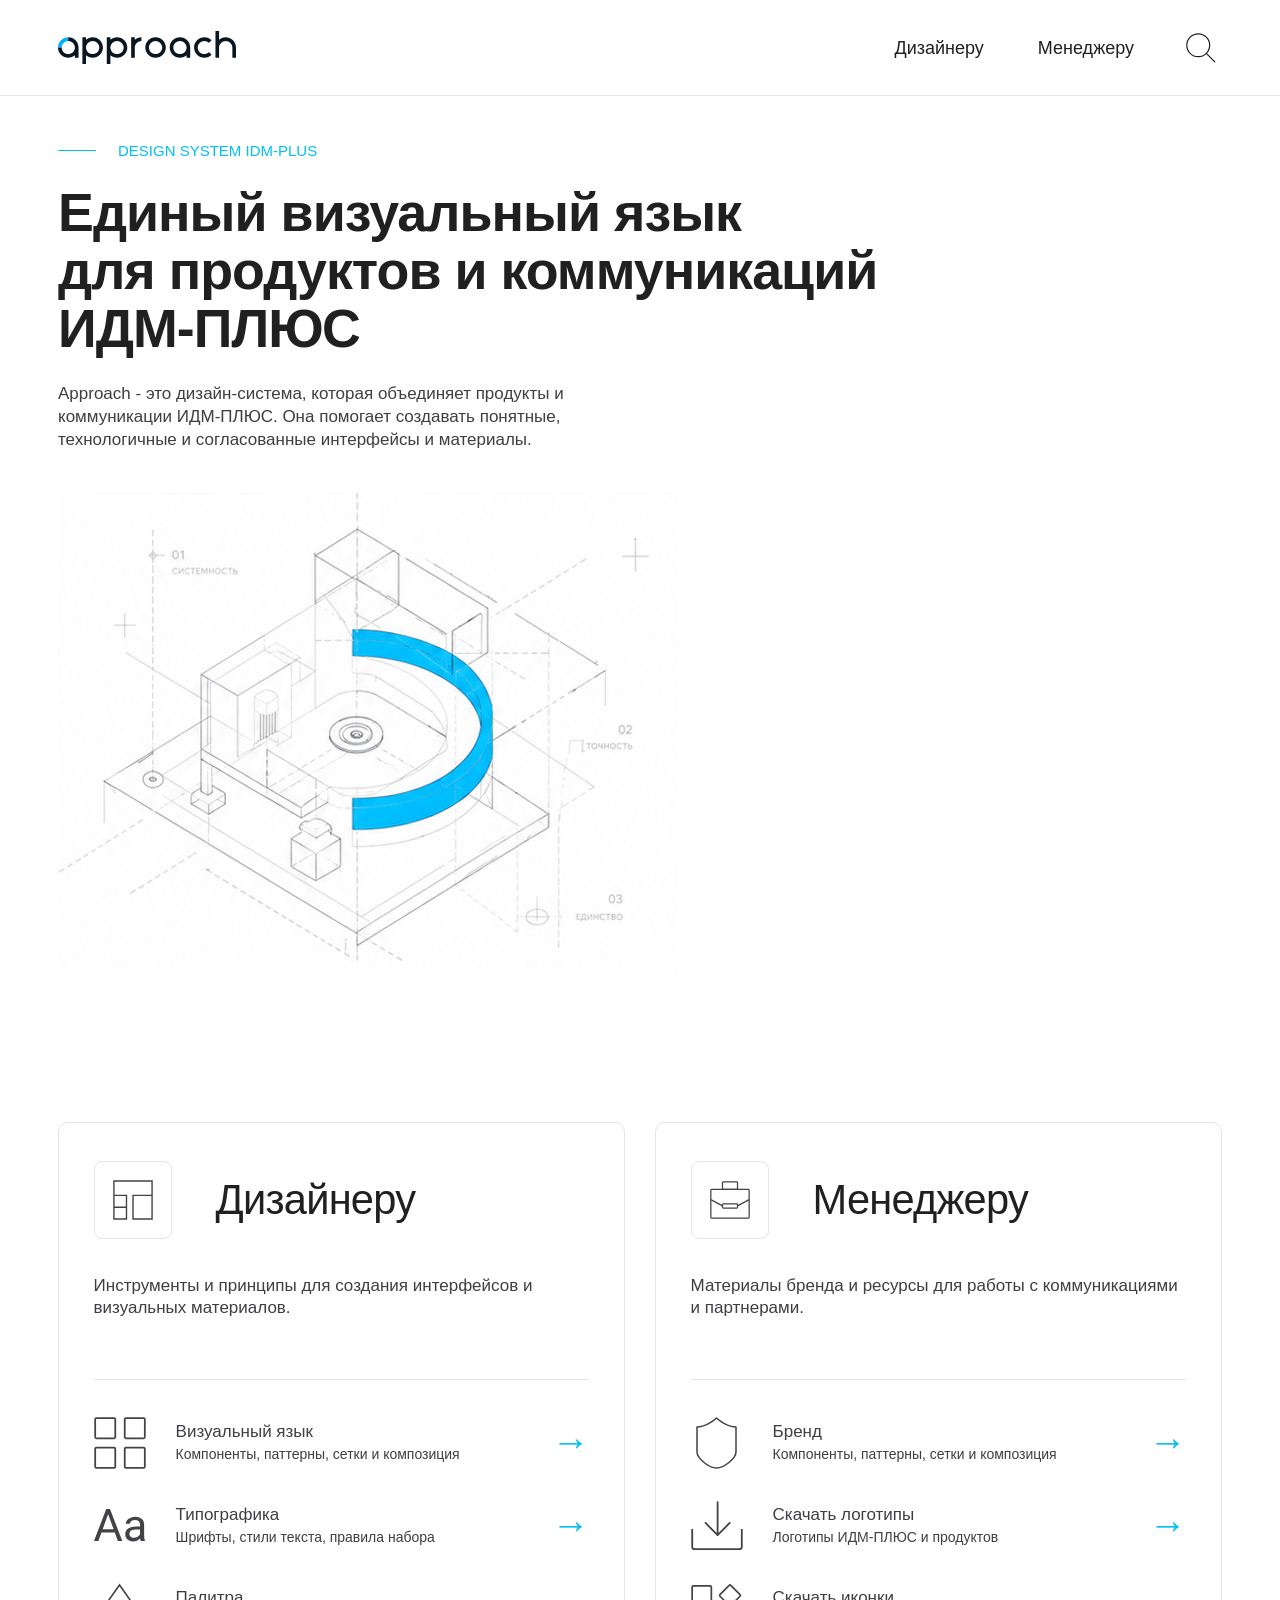
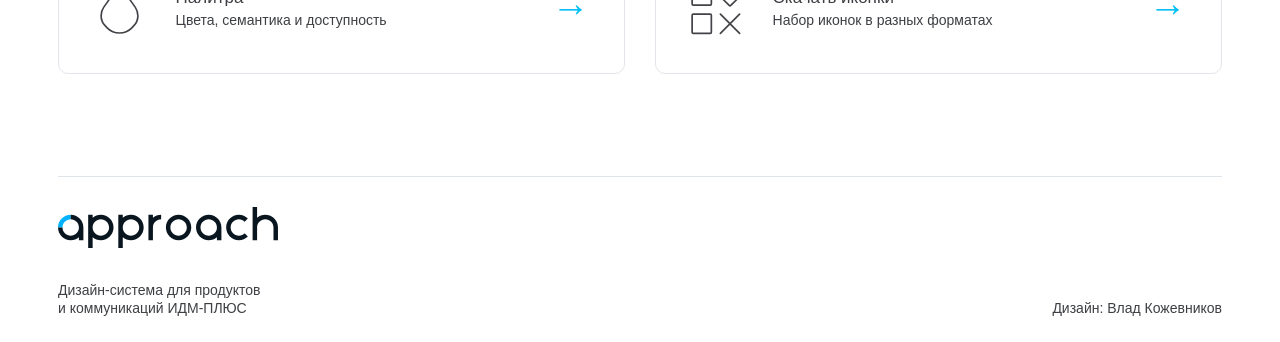
==== commit 8e989fb3: "update 1.8" ====
--- a/index.html
+++ b/index.html
@@ -12,7 +12,7 @@
       <a class="site-logo" href="index.html" aria-label="approach">
         <img src="assets/approach-logo.svg" alt="approach" />
       </a>
-      <nav class="top-nav" aria-label="Основная навигация">
+      <nav class="top-nav" id="mainNavigation" aria-label="Основная навигация">
         <div class="nav-group">
           <a class="nav-trigger" href="visual-language.html">Дизайнеру</a>
           <div class="nav-dropdown" aria-label="Разделы для дизайнера">
@@ -30,6 +30,7 @@
           </div>
         </div>
       </nav>
+      <button class="menu-toggle" type="button" aria-label="Открыть меню" aria-expanded="false" aria-controls="mainNavigation"><span></span><span></span><span></span></button>
       <button class="search-toggle" type="button" aria-label="Открыть поиск"></button>
     </header>
 
--- a/styles.css
+++ b/styles.css
@@ -1085,6 +1085,749 @@
   }
 }
 
+/* Responsive safety */
+img,
+svg,
+video,
+canvas {
+  max-width: 100%;
+}
+
+.page,
+.content-page,
+.home-hero,
+.split-hero,
+.download-layout,
+.doc-two-col,
+.typography-grid,
+.home-cards,
+.info-pair,
+.principles,
+.composition,
+.palette-preview,
+.palette-bottom,
+.logo-grid,
+.format-row,
+.status-grid,
+.example-grid,
+.icon-catalog,
+.usage-grid,
+.color-table,
+.rule-table,
+.type-table {
+  min-width: 0;
+}
+
+.home-hero > *,
+.split-hero > *,
+.download-layout > *,
+.doc-two-col > *,
+.typography-grid > *,
+.home-cards > *,
+.info-pair > *,
+.principles > *,
+.composition > *,
+.palette-preview > *,
+.palette-bottom > *,
+.logo-grid > *,
+.format-row > *,
+.status-grid > *,
+.example-grid > *,
+.icon-catalog > *,
+.usage-grid > * {
+  min-width: 0;
+}
+
+.role-card,
+.info-card,
+.principle-card,
+.logo-card,
+.demo-panel,
+.download-aside,
+.brand-logo-stage,
+.icon-catalog,
+.type-panel,
+.font-card,
+.do-card,
+.dont-card {
+  max-width: 100%;
+}
+
+@media (max-width: 1440px) {
+  .home-hero {
+    grid-template-columns: minmax(0, 1fr) minmax(300px, 0.48fr);
+  }
+
+  .home-hero h1 {
+    font-size: clamp(44px, 4.2vw, 60px);
+  }
+}
+
+@media (max-width: 1280px) {
+  .home-hero {
+    grid-template-columns: 1fr;
+    overflow: visible;
+  }
+
+  .hero-visual {
+    justify-self: start;
+    width: min(620px, 100%);
+  }
+
+  .home-hero h1 span {
+    white-space: normal;
+  }
+
+  .split-hero,
+  .download-layout,
+  .doc-two-col,
+  .palette-bottom {
+    grid-template-columns: 1fr !important;
+  }
+
+  .typography-grid {
+    grid-template-columns: 1fr !important;
+  }
+
+  .type-panel {
+    padding-right: 0;
+    border-right: 0;
+  }
+
+  .type-scale {
+    overflow: hidden;
+  }
+
+  .type-row {
+    grid-template-columns: minmax(170px, 240px) minmax(0, 1fr) minmax(150px, 210px) !important;
+    gap: 28px;
+  }
+
+  .type-display {
+    font-size: clamp(48px, 6vw, 74px);
+  }
+
+  .logo-grid,
+  .home-cards,
+  .info-pair,
+  .principles,
+  .composition,
+  .palette-preview,
+  .status-grid,
+  .example-grid {
+    grid-template-columns: repeat(2, minmax(0, 1fr)) !important;
+  }
+
+  .download-aside {
+    position: static;
+  }
+}
+
+@media (max-width: 900px) {
+  .home-cards,
+  .info-pair,
+  .principles,
+  .composition,
+  .palette-preview,
+  .status-grid,
+  .example-grid,
+  .logo-grid,
+  .usage-grid {
+    grid-template-columns: 1fr !important;
+  }
+
+  .type-row {
+    grid-template-columns: 1fr !important;
+    gap: 16px;
+    align-items: start;
+  }
+
+  .type-row-meta {
+    justify-self: start;
+    text-align: left;
+    max-width: none;
+  }
+
+  .type-table,
+  .rule-table,
+  .color-role-table,
+  .visual-table {
+    width: 100%;
+    table-layout: auto;
+  }
+
+  .type-table th,
+  .type-table td,
+  .rule-table th,
+  .rule-table td,
+  .color-role-table th,
+  .color-role-table td,
+  .visual-table th,
+  .visual-table td {
+    white-space: normal !important;
+    overflow-wrap: anywhere;
+  }
+
+  .format-row {
+    grid-template-columns: repeat(2, minmax(0, 1fr)) !important;
+  }
+}
+
+@media (max-width: 640px) {
+  .content-page,
+  .page {
+    overflow-x: clip;
+  }
+
+  .home-hero h1 {
+    font-size: clamp(38px, 11vw, 54px);
+  }
+
+  .role-link,
+  .font-card,
+  .download-link,
+  .example-control,
+  .usage-grid div {
+    grid-template-columns: 44px minmax(0, 1fr) !important;
+  }
+
+  .role-link .arrow,
+  .download-link em {
+    display: none;
+  }
+
+  .format-row {
+    grid-template-columns: 1fr !important;
+  }
+
+  .icon-catalog {
+    grid-template-columns: repeat(4, minmax(0, 1fr)) !important;
+  }
+
+  .type-table th,
+  .type-table td {
+    padding: 10px 8px;
+    font-size: 13px;
+  }
+}
+
+/* Final mobile navigation override */
+.menu-toggle {
+  display: none;
+}
+
+@media (max-width: 1180px) {
+  body.nav-open {
+    overflow: hidden;
+  }
+
+  .site-header {
+    position: sticky !important;
+    top: 0;
+    z-index: 100;
+    display: grid;
+    grid-template-columns: auto 44px 44px;
+    gap: 10px;
+    align-items: center;
+  }
+
+  .site-logo {
+    min-width: 0;
+  }
+
+  .menu-toggle {
+    display: grid !important;
+    width: 44px;
+    height: 44px;
+    margin: 0;
+    padding: 0;
+    border: 1px solid var(--line-color, var(--line));
+    border-radius: 8px;
+    background: #fff;
+    cursor: pointer;
+    place-items: center;
+    position: relative;
+  }
+
+  .menu-toggle span {
+    position: absolute;
+    left: 12px;
+    right: 12px;
+    height: 1.5px;
+    border-radius: 999px;
+    background: var(--ink);
+    transition: transform 180ms ease, opacity 180ms ease, top 180ms ease;
+  }
+
+  .menu-toggle span:nth-child(1) {
+    top: 14px;
+  }
+
+  .menu-toggle span:nth-child(2) {
+    top: 21px;
+  }
+
+  .menu-toggle span:nth-child(3) {
+    top: 28px;
+  }
+
+  .nav-open .menu-toggle span:nth-child(1) {
+    top: 21px;
+    transform: rotate(45deg);
+  }
+
+  .nav-open .menu-toggle span:nth-child(2) {
+    opacity: 0;
+  }
+
+  .nav-open .menu-toggle span:nth-child(3) {
+    top: 21px;
+    transform: rotate(-45deg);
+  }
+
+  .search-toggle {
+    width: 44px !important;
+    height: 44px !important;
+    margin: 0 !important;
+  }
+
+  .top-nav {
+    position: fixed !important;
+    top: 86px !important;
+    left: 34px !important;
+    right: 34px !important;
+    z-index: 99;
+    display: grid !important;
+    grid-template-columns: 1fr !important;
+    gap: 8px !important;
+    max-height: calc(100vh - 110px);
+    margin: 0 !important;
+    padding: 14px !important;
+    border: 1px solid var(--line-color, var(--line));
+    border-radius: 12px;
+    background: #fff;
+    box-shadow: 0 24px 60px rgba(17, 20, 24, 0.1);
+    opacity: 0;
+    visibility: hidden;
+    pointer-events: none;
+    transform: translateY(-8px);
+    overflow: auto;
+    transition: opacity 180ms ease, transform 180ms ease, visibility 180ms ease;
+  }
+
+  .nav-open .top-nav {
+    opacity: 1;
+    visibility: visible;
+    pointer-events: auto;
+    transform: translateY(0);
+  }
+
+  .nav-group {
+    padding: 0 !important;
+    position: static !important;
+  }
+
+  .nav-trigger {
+    width: 100%;
+    min-height: 48px;
+    padding: 0 14px;
+    border-radius: 8px;
+    font-size: 17px;
+    font-weight: 600;
+  }
+
+  .nav-dropdown {
+    position: static !important;
+    min-width: 0 !important;
+    padding: 0 0 8px 16px !important;
+    border: 0 !important;
+    border-radius: 0 !important;
+    box-shadow: none !important;
+    opacity: 1 !important;
+    visibility: visible !important;
+    transform: none !important;
+  }
+
+  .nav-dropdown a {
+    min-height: 40px;
+    padding: 10px 14px;
+    color: var(--text);
+  }
+}
+
+@media (max-width: 760px) {
+  .site-header {
+    grid-template-columns: minmax(0, 1fr) 38px 38px;
+    gap: 8px;
+  }
+
+  .menu-toggle,
+  .search-toggle {
+    width: 38px !important;
+    height: 38px !important;
+  }
+
+  .top-nav {
+    top: 74px !important;
+    left: 20px !important;
+    right: 20px !important;
+    max-height: calc(100vh - 92px);
+  }
+
+  .nav-trigger {
+    font-size: 16px;
+  }
+}
+
+/* Final mobile navigation override */
+.menu-toggle {
+  display: none;
+}
+
+@media (max-width: 1180px) {
+  body.nav-open {
+    overflow: hidden;
+  }
+
+  .site-header {
+    position: sticky !important;
+    top: 0;
+    z-index: 100;
+    display: grid;
+    grid-template-columns: auto 44px 44px;
+    gap: 10px;
+    align-items: center;
+  }
+
+  .site-logo {
+    min-width: 0;
+  }
+
+  .menu-toggle {
+    display: grid !important;
+    width: 44px;
+    height: 44px;
+    margin: 0;
+    padding: 0;
+    border: 1px solid var(--line-color, var(--line));
+    border-radius: 8px;
+    background: #fff;
+    cursor: pointer;
+    place-items: center;
+    position: relative;
+  }
+
+  .menu-toggle span {
+    position: absolute;
+    left: 12px;
+    right: 12px;
+    height: 1.5px;
+    border-radius: 999px;
+    background: var(--ink);
+    transition: transform 180ms ease, opacity 180ms ease, top 180ms ease;
+  }
+
+  .menu-toggle span:nth-child(1) {
+    top: 14px;
+  }
+
+  .menu-toggle span:nth-child(2) {
+    top: 21px;
+  }
+
+  .menu-toggle span:nth-child(3) {
+    top: 28px;
+  }
+
+  .nav-open .menu-toggle span:nth-child(1) {
+    top: 21px;
+    transform: rotate(45deg);
+  }
+
+  .nav-open .menu-toggle span:nth-child(2) {
+    opacity: 0;
+  }
+
+  .nav-open .menu-toggle span:nth-child(3) {
+    top: 21px;
+    transform: rotate(-45deg);
+  }
+
+  .search-toggle {
+    width: 44px !important;
+    height: 44px !important;
+    margin: 0 !important;
+  }
+
+  .top-nav {
+    position: fixed !important;
+    top: 86px !important;
+    left: 34px !important;
+    right: 34px !important;
+    z-index: 99;
+    display: grid !important;
+    grid-template-columns: 1fr !important;
+    gap: 8px !important;
+    max-height: calc(100vh - 110px);
+    margin: 0 !important;
+    padding: 14px !important;
+    border: 1px solid var(--line-color, var(--line));
+    border-radius: 12px;
+    background: #fff;
+    box-shadow: 0 24px 60px rgba(17, 20, 24, 0.1);
+    opacity: 0;
+    visibility: hidden;
+    pointer-events: none;
+    transform: translateY(-8px);
+    overflow: auto;
+    transition: opacity 180ms ease, transform 180ms ease, visibility 180ms ease;
+  }
+
+  .nav-open .top-nav {
+    opacity: 1;
+    visibility: visible;
+    pointer-events: auto;
+    transform: translateY(0);
+  }
+
+  .nav-group {
+    padding: 0 !important;
+    position: static !important;
+  }
+
+  .nav-trigger {
+    width: 100%;
+    min-height: 48px;
+    padding: 0 14px;
+    border-radius: 8px;
+    font-size: 17px;
+    font-weight: 600;
+  }
+
+  .nav-dropdown {
+    position: static !important;
+    min-width: 0 !important;
+    padding: 0 0 8px 16px !important;
+    border: 0 !important;
+    border-radius: 0 !important;
+    box-shadow: none !important;
+    opacity: 1 !important;
+    visibility: visible !important;
+    transform: none !important;
+  }
+
+  .nav-dropdown a {
+    min-height: 40px;
+    padding: 10px 14px;
+    color: var(--text);
+  }
+}
+
+@media (max-width: 760px) {
+  .site-header {
+    grid-template-columns: minmax(0, 1fr) 38px 38px;
+    gap: 8px;
+  }
+
+  .menu-toggle,
+  .search-toggle {
+    width: 38px !important;
+    height: 38px !important;
+  }
+
+  .top-nav {
+    top: 74px !important;
+    left: 20px !important;
+    right: 20px !important;
+    max-height: calc(100vh - 92px);
+  }
+
+  .nav-trigger {
+    font-size: 16px;
+  }
+}
+
+/* Tablet and mobile burger navigation */
+.menu-toggle {
+  display: none;
+  width: 44px;
+  height: 44px;
+  margin-left: auto;
+  padding: 0;
+  border: 1px solid var(--line-color, var(--line));
+  border-radius: 8px;
+  background: #fff;
+  cursor: pointer;
+  place-items: center;
+  position: relative;
+  transition: border-color 160ms ease, background-color 160ms ease;
+}
+
+.menu-toggle span {
+  position: absolute;
+  left: 12px;
+  right: 12px;
+  height: 1.5px;
+  border-radius: 999px;
+  background: var(--ink);
+  transition: transform 180ms ease, opacity 180ms ease, top 180ms ease;
+}
+
+.menu-toggle span:nth-child(1) {
+  top: 14px;
+}
+
+.menu-toggle span:nth-child(2) {
+  top: 21px;
+}
+
+.menu-toggle span:nth-child(3) {
+  top: 28px;
+}
+
+.menu-toggle:hover,
+.menu-toggle:focus-visible {
+  border-color: var(--blue);
+  background: #f3fbff;
+  outline: 0;
+}
+
+.nav-open .menu-toggle span:nth-child(1) {
+  top: 21px;
+  transform: rotate(45deg);
+}
+
+.nav-open .menu-toggle span:nth-child(2) {
+  opacity: 0;
+}
+
+.nav-open .menu-toggle span:nth-child(3) {
+  top: 21px;
+  transform: rotate(-45deg);
+}
+
+@media (max-width: 1180px) {
+  .site-header {
+    position: sticky;
+    top: 0;
+    z-index: 30;
+  }
+
+  .menu-toggle {
+    display: grid;
+  }
+
+  .top-nav {
+    position: fixed;
+    top: 86px;
+    left: 34px;
+    right: 34px;
+    z-index: 29;
+    display: grid !important;
+    gap: 8px;
+    max-height: calc(100vh - 110px);
+    padding: 14px;
+    border: 1px solid var(--line-color, var(--line));
+    border-radius: 12px;
+    background: #fff;
+    box-shadow: 0 24px 60px rgba(17, 20, 24, 0.1);
+    opacity: 0;
+    visibility: hidden;
+    pointer-events: none;
+    transform: translateY(-8px);
+    overflow: auto;
+    transition: opacity 180ms ease, transform 180ms ease, visibility 180ms ease;
+  }
+
+  .nav-open .top-nav {
+    opacity: 1;
+    visibility: visible;
+    pointer-events: auto;
+    transform: translateY(0);
+  }
+
+  .nav-group {
+    padding: 0 !important;
+  }
+
+  .nav-trigger {
+    width: 100%;
+    min-height: 48px;
+    padding: 0 14px;
+    border-radius: 8px;
+    font-size: 17px;
+    font-weight: 600;
+  }
+
+  .nav-trigger:hover,
+  .nav-group:focus-within .nav-trigger,
+  .nav-group:hover .nav-trigger {
+    background: #f3fbff;
+  }
+
+  .nav-dropdown {
+    position: static !important;
+    min-width: 0;
+    padding: 0 0 8px 16px;
+    border: 0;
+    border-radius: 0;
+    box-shadow: none;
+    opacity: 1;
+    visibility: visible;
+    transform: none !important;
+  }
+
+  .nav-dropdown a {
+    min-height: 40px;
+    padding: 10px 14px;
+    color: var(--text);
+  }
+
+  .search-toggle {
+    margin-left: 12px !important;
+  }
+}
+
+@media (max-width: 760px) {
+  .menu-toggle {
+    width: 38px;
+    height: 38px;
+  }
+
+  .menu-toggle span {
+    left: 10px;
+    right: 10px;
+  }
+
+  .menu-toggle span:nth-child(1) {
+    top: 12px;
+  }
+
+  .menu-toggle span:nth-child(2) {
+    top: 18px;
+  }
+
+  .menu-toggle span:nth-child(3) {
+    top: 24px;
+  }
+
+  .nav-open .menu-toggle span:nth-child(1),
+  .nav-open .menu-toggle span:nth-child(3) {
+    top: 18px;
+  }
+
+  .top-nav {
+    top: 74px;
+    left: 20px;
+    right: 20px;
+    max-height: calc(100vh - 92px);
+  }
+
+  .nav-trigger {
+    font-size: 16px;
+  }
+}
+
 /* Asset pass: real icons and stronger hero rhythm. */
 .hero-visual img {
   width: 100%;
@@ -1286,7 +2029,7 @@
     width: 42px;
     height: 42px;
   }
-}
+}
 
 /* Final readable scale and tighter page gutters. */
 :root {
@@ -3997,3 +4740,361 @@
     width: auto;
   }
 }
+
+/* Final responsive hardening */
+img,
+svg,
+video,
+canvas {
+  max-width: 100%;
+}
+
+.page,
+.content-page,
+.home-hero,
+.split-hero,
+.download-layout,
+.doc-two-col,
+.typography-grid,
+.home-cards,
+.info-pair,
+.principles,
+.composition,
+.palette-preview,
+.palette-bottom,
+.logo-grid,
+.format-row,
+.status-grid,
+.example-grid,
+.icon-catalog,
+.usage-grid {
+  min-width: 0;
+}
+
+.home-hero > *,
+.split-hero > *,
+.download-layout > *,
+.doc-two-col > *,
+.typography-grid > *,
+.home-cards > *,
+.info-pair > *,
+.principles > *,
+.composition > *,
+.palette-preview > *,
+.palette-bottom > *,
+.logo-grid > *,
+.format-row > *,
+.status-grid > *,
+.example-grid > *,
+.icon-catalog > *,
+.usage-grid > * {
+  min-width: 0;
+  max-width: 100%;
+}
+
+@media (max-width: 1440px) {
+  .home-hero {
+    grid-template-columns: minmax(0, 1fr) minmax(300px, 0.48fr) !important;
+  }
+
+  .home-hero h1 {
+    font-size: clamp(44px, 4.2vw, 60px) !important;
+  }
+}
+
+@media (max-width: 1280px) {
+  .home-hero,
+  .split-hero,
+  .download-layout,
+  .doc-two-col,
+  .palette-bottom,
+  .typography-grid {
+    grid-template-columns: 1fr !important;
+  }
+
+  .home-hero {
+    overflow: visible;
+  }
+
+  .home-hero h1 span {
+    white-space: normal !important;
+  }
+
+  .hero-visual,
+  .logos-page .hero-mark {
+    justify-self: start;
+    width: min(620px, 100%) !important;
+  }
+
+  .type-panel {
+    padding-right: 0 !important;
+    border-right: 0 !important;
+  }
+
+  .logo-grid,
+  .home-cards,
+  .info-pair,
+  .principles,
+  .composition,
+  .palette-preview,
+  .status-grid,
+  .example-grid {
+    grid-template-columns: repeat(2, minmax(0, 1fr)) !important;
+  }
+
+  .download-aside {
+    position: static;
+  }
+}
+
+@media (max-width: 900px) {
+  .home-cards,
+  .info-pair,
+  .principles,
+  .composition,
+  .palette-preview,
+  .status-grid,
+  .example-grid,
+  .logo-grid,
+  .usage-grid,
+  .palette-bottom .do-dont.compact,
+  .do-dont,
+  .do-dont.compact {
+    grid-template-columns: 1fr !important;
+  }
+
+  .type-row {
+    grid-template-columns: 1fr !important;
+    gap: 16px;
+    align-items: start;
+  }
+
+  .type-row-meta {
+    justify-self: start;
+    max-width: none;
+    text-align: left;
+  }
+
+  .type-table,
+  .rule-table,
+  .color-role-table,
+  .visual-table {
+    width: 100%;
+    table-layout: auto;
+  }
+
+  .type-table th,
+  .type-table td,
+  .rule-table th,
+  .rule-table td,
+  .color-role-table th,
+  .color-role-table td,
+  .visual-table th,
+  .visual-table td {
+    white-space: normal !important;
+    overflow-wrap: anywhere;
+  }
+
+  .format-row {
+    grid-template-columns: repeat(2, minmax(0, 1fr)) !important;
+  }
+}
+
+@media (max-width: 640px) {
+  .content-page,
+  .page {
+    overflow-x: clip;
+  }
+
+  .home-hero h1 {
+    font-size: clamp(38px, 11vw, 54px) !important;
+  }
+
+  .role-link,
+  .font-card,
+  .download-link,
+  .example-control,
+  .usage-grid div {
+    grid-template-columns: 44px minmax(0, 1fr) !important;
+  }
+
+  .role-link .arrow,
+  .download-link em {
+    display: none;
+  }
+
+  .format-row {
+    grid-template-columns: 1fr !important;
+  }
+
+  .icon-catalog {
+    grid-template-columns: repeat(4, minmax(0, 1fr)) !important;
+  }
+
+  .type-table th,
+  .type-table td {
+    padding: 10px 8px;
+    font-size: 13px;
+  }
+}
+
+
+/* Absolute final mobile navigation override */
+.menu-toggle {
+  display: none;
+}
+
+@media (max-width: 1180px) {
+  body.nav-open {
+    overflow: hidden;
+  }
+
+  .site-header {
+    position: sticky !important;
+    top: 0;
+    z-index: 100;
+    display: grid;
+    grid-template-columns: auto 44px 44px;
+    gap: 10px;
+    align-items: center;
+  }
+
+  .site-logo {
+    min-width: 0;
+  }
+
+  .menu-toggle {
+    display: grid !important;
+    width: 44px;
+    height: 44px;
+    margin: 0;
+    padding: 0;
+    border: 1px solid var(--line-color, var(--line));
+    border-radius: 8px;
+    background: #fff;
+    cursor: pointer;
+    place-items: center;
+    position: relative;
+  }
+
+  .menu-toggle span {
+    position: absolute;
+    left: 12px;
+    right: 12px;
+    height: 1.5px;
+    border-radius: 999px;
+    background: var(--ink);
+    transition: transform 180ms ease, opacity 180ms ease, top 180ms ease;
+  }
+
+  .menu-toggle span:nth-child(1) { top: 14px; }
+  .menu-toggle span:nth-child(2) { top: 21px; }
+  .menu-toggle span:nth-child(3) { top: 28px; }
+
+  .nav-open .menu-toggle span:nth-child(1) {
+    top: 21px;
+    transform: rotate(45deg);
+  }
+
+  .nav-open .menu-toggle span:nth-child(2) {
+    opacity: 0;
+  }
+
+  .nav-open .menu-toggle span:nth-child(3) {
+    top: 21px;
+    transform: rotate(-45deg);
+  }
+
+  .search-toggle {
+    width: 44px !important;
+    height: 44px !important;
+    margin: 0 !important;
+  }
+
+  .top-nav {
+    position: fixed !important;
+    top: 86px !important;
+    left: 34px !important;
+    right: 34px !important;
+    z-index: 99;
+    display: grid !important;
+    grid-template-columns: 1fr !important;
+    gap: 8px !important;
+    max-height: calc(100vh - 110px);
+    margin: 0 !important;
+    padding: 14px !important;
+    border: 1px solid var(--line-color, var(--line));
+    border-radius: 12px;
+    background: #fff;
+    box-shadow: 0 24px 60px rgba(17, 20, 24, 0.1);
+    opacity: 0;
+    visibility: hidden;
+    pointer-events: none;
+    transform: translateY(-8px);
+    overflow: auto;
+    transition: opacity 180ms ease, transform 180ms ease, visibility 180ms ease;
+  }
+
+  .nav-open .top-nav {
+    opacity: 1;
+    visibility: visible;
+    pointer-events: auto;
+    transform: translateY(0);
+  }
+
+  .nav-group {
+    padding: 0 !important;
+    position: static !important;
+  }
+
+  .nav-trigger {
+    width: 100%;
+    min-height: 48px;
+    padding: 0 14px;
+    border-radius: 8px;
+    font-size: 17px;
+    font-weight: 600;
+  }
+
+  .nav-dropdown {
+    position: static !important;
+    min-width: 0 !important;
+    padding: 0 0 8px 16px !important;
+    border: 0 !important;
+    border-radius: 0 !important;
+    box-shadow: none !important;
+    opacity: 1 !important;
+    visibility: visible !important;
+    transform: none !important;
+  }
+
+  .nav-dropdown a {
+    min-height: 40px;
+    padding: 10px 14px;
+    color: var(--text);
+  }
+}
+
+@media (max-width: 760px) {
+  .site-header {
+    grid-template-columns: minmax(0, 1fr) 38px 38px;
+    gap: 8px;
+  }
+
+  .menu-toggle,
+  .search-toggle {
+    width: 38px !important;
+    height: 38px !important;
+  }
+
+  .top-nav {
+    top: 74px !important;
+    left: 20px !important;
+    right: 20px !important;
+    max-height: calc(100vh - 92px);
+  }
+
+  .nav-trigger {
+    font-size: 16px;
+  }
+}
